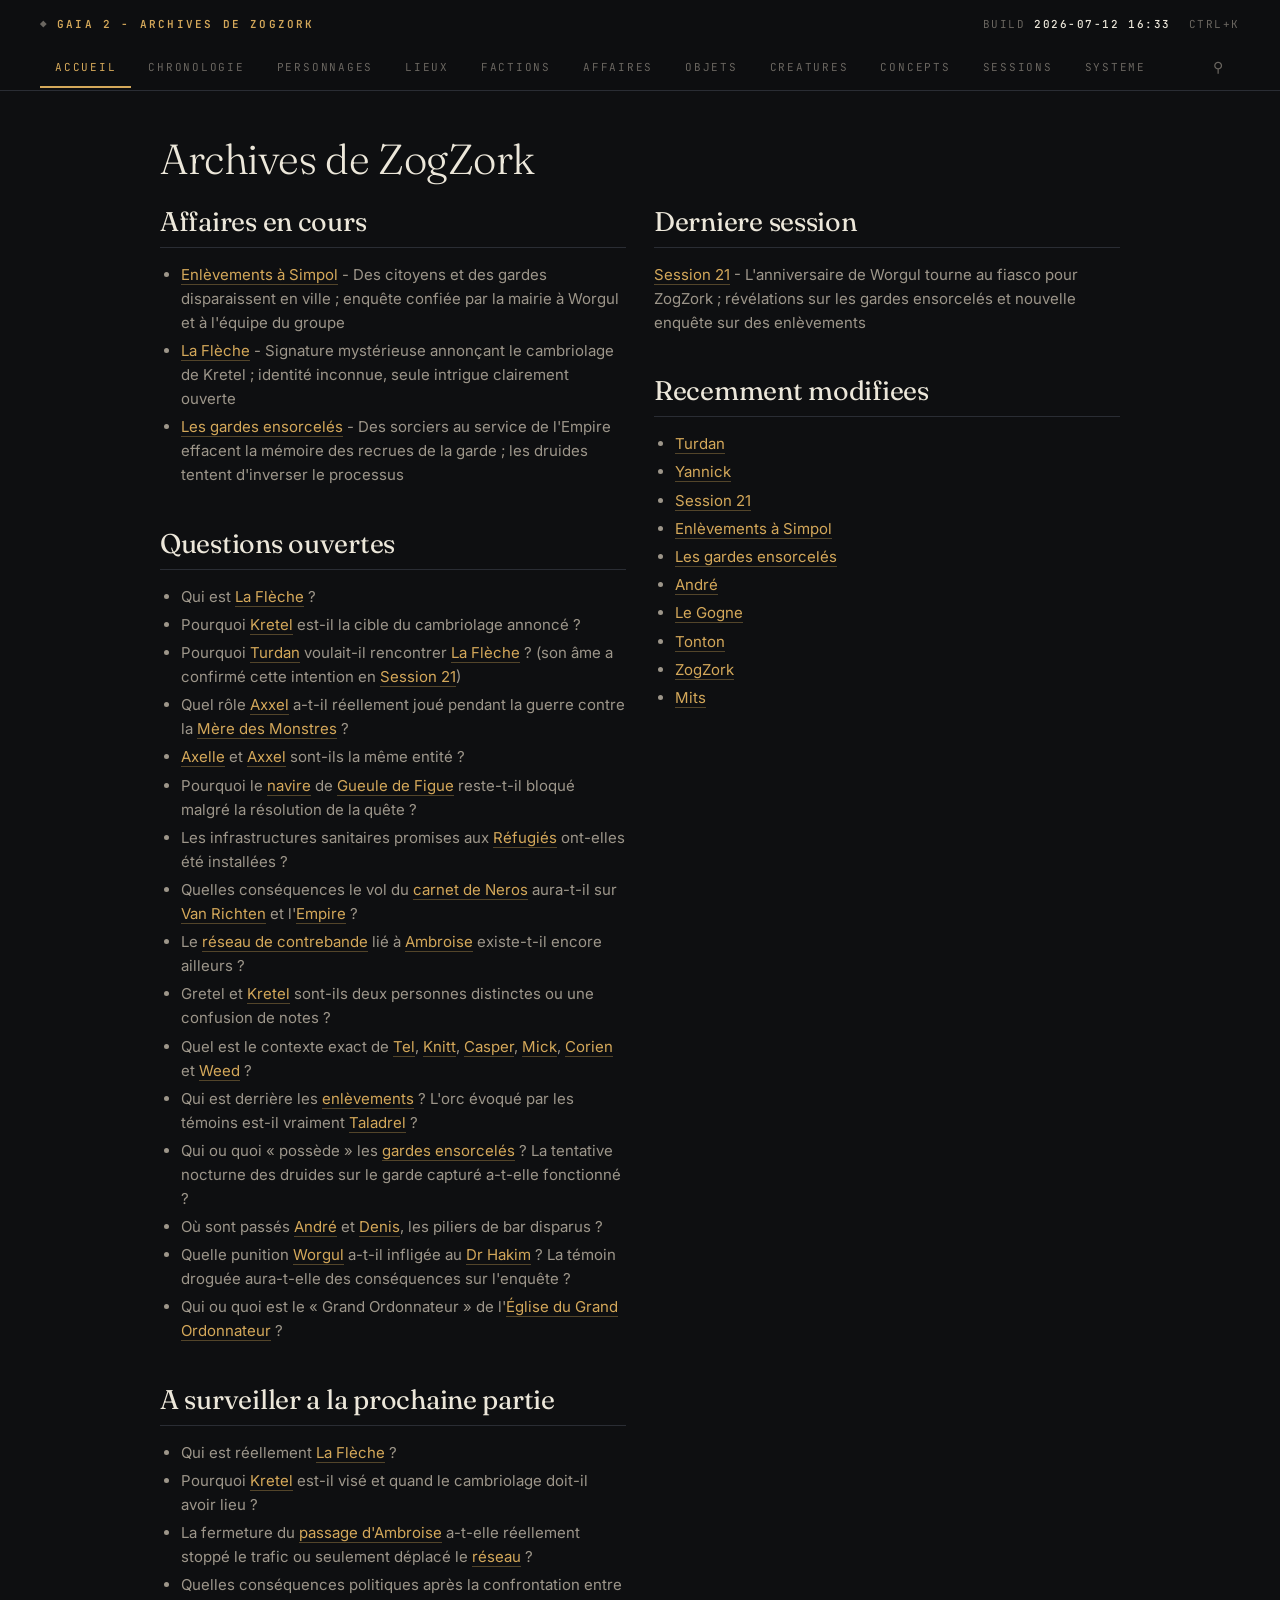
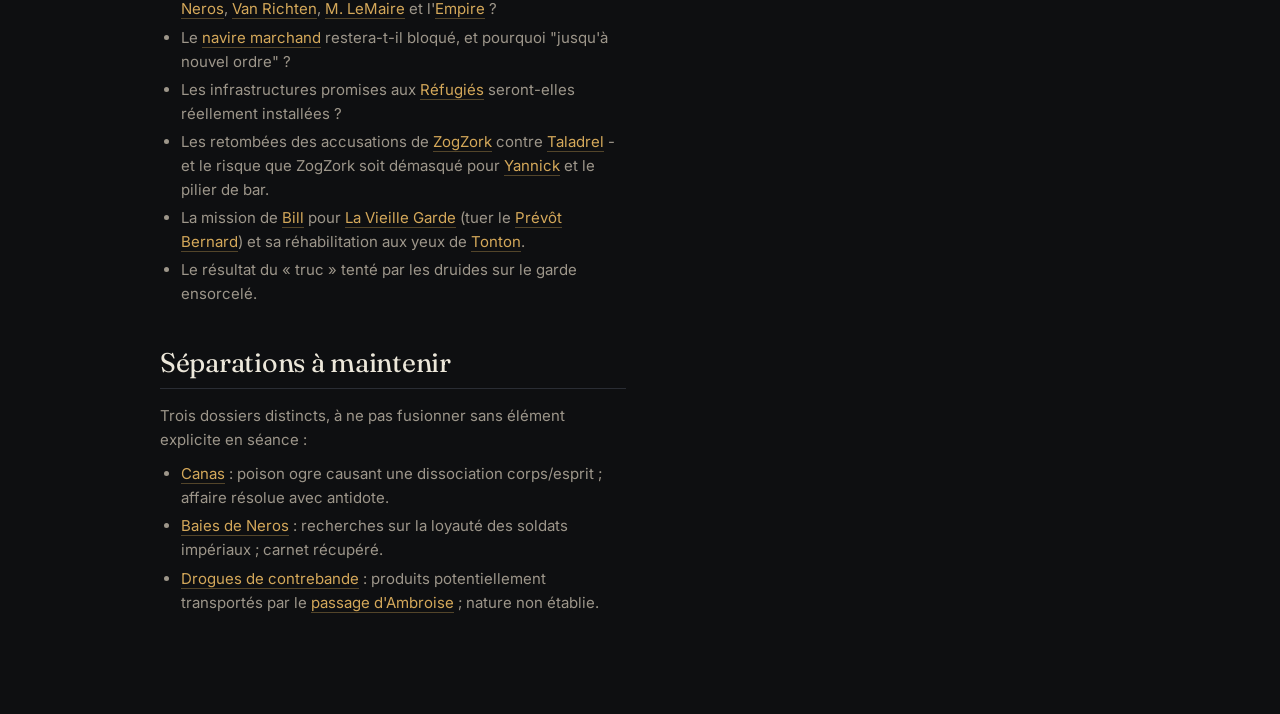
==== public/index.html @ 1c66ad4b "publier.sh : sortie public/index.html pour l'hebergement statique Co-Authored-By: Claude Fable 5 <no" ====
<!DOCTYPE html>
<html lang="fr">
<head>
<meta charset="utf-8">
<meta name="viewport" content="width=device-width, initial-scale=1">
<title>Gaia 2 - Archives de ZogZork</title>
<link rel="preconnect" href="https://fonts.googleapis.com">
<link rel="preconnect" href="https://fonts.gstatic.com" crossorigin>
<link href="https://fonts.googleapis.com/css2?family=Fraunces:opsz,wght@9..144,300;9..144,400;9..144,500;9..144,600&family=Inter:wght@300;400;500;600;700&family=JetBrains+Mono:wght@400;500;600&display=swap" rel="stylesheet">
<style>
:root{
  --bg:#0E0F11; --surface:#15171B; --surface-2:#1C1F25;
  --line:#2A2D34; --line-strong:#3A3E48;
  --text:#ECE7DA; --text-2:#9D968A; --text-3:#6A6660;
  --gold:#D4A85A; --rust:#E25C3D; --green:#6FAE96; --blue:#7E9CC8;
  --serif:'Fraunces','Times New Roman',serif;
  --sans:'Inter','Helvetica Neue',Arial,sans-serif;
  --mono:'JetBrains Mono','Menlo','Consolas',monospace;
}
*{box-sizing:border-box}
html,body{margin:0;padding:0;background:var(--bg);color:var(--text);
  font-family:var(--sans);font-size:15px;line-height:1.6;-webkit-font-smoothing:antialiased}

/* header : topbar + nav */
header{position:sticky;top:0;z-index:10;background:rgba(14,15,17,.92);
  backdrop-filter:blur(8px);border-bottom:1px solid var(--line)}
.topbar{display:flex;justify-content:space-between;align-items:center;flex-wrap:wrap;gap:10px;
  padding:16px 40px 0;font-family:var(--mono);font-size:11px;letter-spacing:.14em;
  text-transform:uppercase;color:var(--text-3)}
.topbar .brand b{color:var(--gold);font-weight:600;letter-spacing:.2em}
.topbar .meta span+span{margin-left:18px}
.topbar .meta b{color:var(--text);font-weight:500}
nav{display:flex;gap:2px;flex-wrap:wrap;align-items:center;padding:14px 40px 0}
nav button{background:transparent;border:none;border-bottom:2px solid transparent;color:var(--text-3);
  font-family:var(--mono);font-size:11px;letter-spacing:.16em;text-transform:uppercase;
  padding:10px 15px 12px;cursor:pointer}
nav button:hover{color:var(--text)}
nav button.active{color:var(--gold);border-bottom-color:var(--gold)}
nav button.nav-search{margin-left:auto;font-size:14px}

/* layout */
main{max-width:1040px;margin:0 auto;padding:44px 40px 90px}
.page{display:none}
.page.active{display:block;animation:fade .18s ease}
@keyframes fade{from{opacity:0}to{opacity:1}}

/* typographie */
h1,h2,h3{font-family:var(--serif);font-weight:400;letter-spacing:-0.01em;line-height:1.15}
.page h1{font-size:42px;font-weight:300;color:var(--text);margin:.1em 0 .55em}
.page h2{font-size:27px;margin:1.5em 0 .55em;padding-bottom:10px;border-bottom:1px solid var(--line)}
.page h1:first-child,.page h2:first-child{margin-top:0}
.page h3{font-size:20px;font-weight:500;color:#d8d2c4;margin:1.4em 0 .4em}
.page h4{font-family:var(--sans);font-size:12px;font-weight:600;letter-spacing:.16em;
  text-transform:uppercase;color:var(--text-2);margin:1.3em 0 .4em}
.page h5,.page h6{font-family:var(--mono);font-size:11px;letter-spacing:.12em;
  text-transform:uppercase;color:var(--text-3);margin:1.1em 0 .3em}
p{color:var(--text-2);max-width:76ch;margin:.7em 0}
strong{color:var(--text);font-weight:500}
em{font-style:italic;color:var(--text)}
a{color:var(--gold);text-decoration:none}
a:hover{text-decoration:underline}
hr{border:none;border-top:1px solid var(--line);margin:2em 0}

/* code */
code{font-family:var(--mono);font-size:12.5px;background:var(--surface-2);color:#e3bd7d;
  padding:2px 6px;border-radius:3px}
pre{background:var(--surface);border:1px solid var(--line);border-left:2px solid var(--gold);
  padding:15px 18px;overflow:auto;margin:1.1em 0}
pre code{background:none;padding:0;color:#cfc9bb;font-size:12.5px;line-height:1.7}

/* citations / callouts */
blockquote{margin:1.2em 0;padding:2px 0 2px 18px;border-left:2px solid var(--rust);color:var(--text-2)}
blockquote p{margin:.3em 0;color:var(--text-2)}
blockquote strong{color:var(--text)}

/* listes */
ul,ol{padding-left:1.4em;margin:.6em 0;color:var(--text-2)}
li{margin:.28em 0}
ul.tasklist{list-style:none;padding-left:.1em}
ul.tasklist li.task{display:flex;gap:10px;align-items:flex-start;
  font-family:var(--mono);font-size:13px;letter-spacing:.01em}
li.task .cb{flex:none;font-size:14px;line-height:1.55}
li.task .txt{flex:1;min-width:0}
li.task.open .cb{color:var(--text-3)}    li.task.open{color:var(--text-2)}
li.task.done .cb{color:var(--green)}      li.task.done{color:var(--text-3)}
li.task.wip .cb{color:var(--gold)}        li.task.wip{color:var(--text)}
li.task.blocked .cb{color:var(--rust)}    li.task.blocked{color:#e0a99a}

/* tableaux */
.tablewrap{overflow-x:auto;margin:1.3em 0}
table{border-collapse:collapse;width:100%;font-size:13.5px}
th{text-align:left;font-family:var(--mono);font-size:10px;letter-spacing:.2em;text-transform:uppercase;
  color:var(--text-3);border-bottom:1px solid var(--line-strong);padding:13px 12px;font-weight:500}
td{border-bottom:1px solid var(--line);padding:13px 12px;color:var(--text-2);vertical-align:top}
td strong{color:var(--text)}
tbody tr:hover td{background:rgba(212,168,90,.05)}
td.empty{color:var(--text-3);font-style:italic}

/* --- extensions wiki --------------------------------------------------- */
.infobox{float:right;width:280px;margin:0 0 18px 26px;background:var(--surface);
  border:1px solid var(--line);border-left:2px solid var(--gold);padding:16px 18px;font-size:13px}
.infobox img{max-width:100%;margin-bottom:10px}
.infobox .k{font-family:var(--mono);font-size:10px;text-transform:uppercase;
  letter-spacing:.16em;color:var(--text-3);margin-top:8px}
.infobox .v{color:var(--text-2)}
.st{font-family:var(--mono);font-size:10px;letter-spacing:.14em;padding:2px 7px;
  border:1px solid var(--line-strong);margin-left:10px;vertical-align:middle}
.st-hyp{color:var(--gold)}.st-frag{color:var(--text-3)}.st-encours{color:var(--gold)}
.st-resolu{color:var(--green)}.st-ferme{color:var(--text-3)}
.st-pj{color:var(--green)}.st-pnj{color:var(--text-3)}
a.wl{color:var(--gold);text-decoration:none;border-bottom:1px solid rgba(212,168,90,.35)}
a.wl:hover{border-bottom-color:var(--gold)}
.deadlink{color:var(--rust);border-bottom:1px dotted var(--rust);cursor:help}
.flat{color:var(--text-2)}
.prive{background:var(--surface-2);border-left:2px solid var(--text-3);padding:2px 6px}
div.prive{padding:10px 14px;margin:12px 0}
.hyp{border-bottom:1px dashed var(--gold)}
.hyp-b{font-family:var(--mono);font-size:10px;color:var(--gold);border:1px solid var(--gold);padding:0 4px;margin-right:4px}
.warn-fusion{border:1px solid var(--rust);color:#e0a99a;padding:10px 14px;margin:14px 0;
  font-family:var(--mono);font-size:12px}
.backlinks{clear:both;margin-top:34px;padding-top:12px;border-top:1px solid var(--line);
  font-family:var(--mono);font-size:12px;color:var(--text-3)}
.backlinks a.wl{color:var(--text-2)}
.search-ov{display:none;position:fixed;inset:0;background:rgba(14,15,17,.7);z-index:50}
.search-ov.show{display:flex;align-items:flex-start;justify-content:center;padding-top:12vh}
.search-box{width:min(560px,90vw);background:var(--surface-2);border:1px solid var(--line-strong)}
.search-box input{width:100%;background:transparent;border:0;outline:0;color:var(--text);
  font:15px var(--sans);padding:14px 16px;border-bottom:1px solid var(--line)}
.search-box .res{max-height:50vh;overflow-y:auto}
.search-box .res a{display:block;padding:9px 16px;color:var(--text-2);text-decoration:none;font-size:13px}
.search-box .res a.sel,.search-box .res a:hover{background:rgba(212,168,90,.08);color:var(--text)}
.res .rtype{font-family:var(--mono);font-size:10px;color:var(--text-3);margin-left:8px}
.portrait-grid{display:grid;grid-template-columns:repeat(auto-fill,minmax(140px,1fr));gap:14px}
.portrait-grid a{text-align:center;color:var(--text-2);text-decoration:none;font-size:13px}
.portrait-grid img{width:100%;border:1px solid var(--line)}
.home-cols{display:grid;grid-template-columns:1fr 1fr;gap:28px}
.fiche-tech{clear:both;margin-top:8px}
.ft-title{text-align:center;font-family:var(--mono);font-size:12px;font-weight:600;
  letter-spacing:.2em;text-transform:uppercase;color:var(--gold);
  border:1px solid var(--line-strong);padding:10px;margin-bottom:12px}
.ft-row{display:grid;gap:10px;margin-bottom:10px}
.ft-id{grid-template-columns:2fr 1fr 1fr 1fr}
.ft-main{display:grid;grid-template-columns:11fr 8fr 19fr;gap:10px;margin-bottom:10px}
.ft-col{display:flex;flex-direction:column;gap:10px}
.ft-col .ft-box{flex:1;display:flex;flex-direction:column;justify-content:center}
.ft-box{border:1px solid var(--line);background:var(--surface);padding:10px 14px;min-width:0}
.ft-l{font-family:var(--mono);font-size:10px;text-transform:uppercase;letter-spacing:.16em;
  color:var(--text-3);text-align:center;margin-bottom:6px}
.ft-v{text-align:center;color:var(--text)}
.ft-big .ft-v{font-family:var(--serif);font-size:26px;font-weight:500}
.ft-die{color:var(--text-3);font-size:12px}
.ft-bonus{color:var(--gold);font-weight:600}
.ft-sub{color:var(--text-3);font-size:12px;margin-top:5px;line-height:1.5}
.ft-combat{grid-template-columns:1fr 1fr}
.ft-duo{grid-template-columns:1fr 1fr;align-items:start}
.ft-list .ft-v{text-align:left}
.ft-list ul{margin:0;padding-left:16px}
.ft-list li{margin:5px 0;color:var(--text-2);font-size:13.5px}
.ft-sep{color:var(--text-3);margin:0 7px}
.fiche-tech .tablewrap{margin:0}
.fiche-tech table{width:100%}
@media(max-width:680px){
  .topbar,nav{padding-left:22px;padding-right:22px}
  nav{flex-wrap:nowrap;overflow-x:auto}
  nav button{white-space:nowrap;padding:10px 10px 12px}
  nav button.nav-search{margin-left:0}
  main{padding:28px 22px 72px}
  .page h1{font-size:32px}.page h2{font-size:23px}
  .home-cols{grid-template-columns:1fr}
  .infobox{float:none;width:auto;margin:0 0 18px}
  .ft-id,.ft-main,.ft-combat,.ft-duo{grid-template-columns:1fr}
}
</style>
</head>
<body>
<header>
  <div class="topbar">
    <div class="brand">&#9670; <b>GAIA 2 - ARCHIVES DE ZOGZORK</b></div>
    <div class="meta"><span>BUILD <b>2026-07-12 16:33</b></span><span>CTRL+K</span></div>
  </div>
  <nav><button data-target="accueil" onclick="show('accueil')">Accueil</button>
    <button data-target="chronologie" onclick="show('chronologie')">Chronologie</button>
    <button data-target="index-personnages" onclick="show('index-personnages')">Personnages</button>
    <button data-target="index-lieux" onclick="show('index-lieux')">Lieux</button>
    <button data-target="index-factions" onclick="show('index-factions')">Factions</button>
    <button data-target="index-affaires" onclick="show('index-affaires')">Affaires</button>
    <button data-target="index-objets" onclick="show('index-objets')">Objets</button>
    <button data-target="index-creatures" onclick="show('index-creatures')">Creatures</button>
    <button data-target="index-concepts" onclick="show('index-concepts')">Concepts</button>
    <button data-target="index-sessions" onclick="show('index-sessions')">Sessions</button>
    <button data-target="systeme" onclick="show('systeme')">Systeme</button>
    <button class="nav-search" onclick="openSearch()" title="Rechercher (Ctrl+K)">&#9906;</button></nav>
</header>
<main>
<section class="page" id="p-crise-du-canas" data-title="Crise du Canas" data-alias="" data-resume="Empoisonnement au Canas distribué en ville par Yannick pour alerter sur le sort des Réfugiés ; antidote trouvé" data-tags="enquete, simpol, refugies" data-type="Affaire"><h1>Crise du Canas<span class="st st-resolu">RESOLU</span></h1><aside class="infobox"><div class="k">Type</div><div class="v">Affaire</div><div class="k">Etat</div><div class="v">resolu</div><div class="k">Tags</div><div class="v">enquete, simpol, refugies</div></aside><div class="warn-fusion">Ne pas fusionner avec <a class="wl" href="#vol-des-recherches-de-neros">Vol des recherches de Neros</a>, <a class="wl" href="#passage-d-ambroise">Passage d'Ambroise</a> sans preuve en seance.</div><p>Le <a class="wl" href="#canas">Canas</a>, un poison provoquant une dissociation du corps et de l'esprit, était distribué à <a class="wl" href="#simpol">Simpol</a> par <a class="wl" href="#yannick">Yannick</a>, un jeune réfugié de <a class="wl" href="#muscerie">Muscerie</a>, dans le cadre de l'action des <a class="wl" href="#les-refugies">Réfugiés</a> visant à attirer l'attention sur leurs conditions de vie. Affaire RÉSOLUE : un antidote a été découvert.</p>
<h2>Ce qu'on sait</h2>
<ul><li>Le <a class="wl" href="#canas">Canas</a> est un poison mis au point par les <a class="wl" href="#ogre">Ogres</a>, race généralement mal considérée et facilement soupçonnée.</li><li>Il provoque une <a class="wl" href="#dissociation-corps-esprit">dissociation du corps et de l'esprit</a> : l'esprit erre sous <a class="wl" href="#forme-astrale">forme astrale</a> hors du corps, bloqué et confus. Les victimes semblent physiquement présentes mais incapables de réintégrer normalement leur corps ou d'agir lucidement.</li><li><a class="wl" href="#yannick">Yannick</a> est un enfant ou jeune réfugié originaire de <a class="wl" href="#muscerie">Muscerie</a>, ville du nord détruite pendant la guerre. Il distribuait le Canas en ville pour attirer l'attention sur la situation des <a class="wl" href="#les-refugies">Réfugiés</a>. Les notes le décrivent comme un « <a class="wl" href="#enfant-poisson">enfant poisson</a> », à l'apparence inhabituelle.</li><li>Le groupe a identifié l'affaire et trouvé un antidote au Canas. L'affaire de l'empoisonnement est considérée comme résolue.</li></ul>
<h2>Suspects toujours recherchés</h2>
<p>Depuis l'affaire de l'empoisonnement, trois suspects sont recherchés en ville (<a class="wl" href="#session-21">Session 21</a>) :</p>
<ul><li><a class="wl" href="#taladrel">Taladrel</a> : un orc très vindicatif qui parle et crie tout le temps ; il brûlait des maisons en ville pour déloger des citoyens et faire de la place aux réfugiés, et <span class="hyp"><span class="hyp-b">?</span> serait également lié aux empoisonnements au Canas</span>.</li><li>Un <a class="wl" href="#ogre-aux-yeux-violets">Ogre</a> très gros, au sourire bizarre et inquiétant, aux dents pointues, aux yeux violets et aux bras anormalement longs.</li><li>Un <a class="wl" href="#humain-a-l-oeil-de-verre">humain</a> grand et fin, à l'œil de verre et au nez cassé, habillé de haillons, qui serait en possession du <a class="wl" href="#laissez-passer-de-gerwin">laissez-passer volé à Gerwin</a>.</li></ul>
<h2>Zones d'ombre</h2>
<ul><li>La résolution médicale ne règle pas nécessairement les causes politiques et sociales ayant conduit à l'action.</li><li>Surveiller d'éventuelles séquelles ou de nouveaux stocks de <a class="wl" href="#canas">Canas</a>.</li></ul><div class="backlinks">Mentionne dans : <a class="wl" href="#canas">Canas</a>, <a class="wl" href="#chronologie">Chronologie</a>, <a class="wl" href="#dissociation-corps-esprit">Dissociation corps-esprit</a>, <a class="wl" href="#humain-a-l-oeil-de-verre">Humain à l&#x27;œil de verre</a>, <a class="wl" href="#les-refugies">Les Réfugiés</a>, <a class="wl" href="#ogre-aux-yeux-violets">Ogre aux yeux violets</a>, <a class="wl" href="#taladrel">Taladrel</a>, <a class="wl" href="#yannick">Yannick</a></div></section>
<section class="page" id="p-enlevements-a-simpol" data-title="Enlèvements à Simpol" data-alias="" data-resume="Des citoyens et des gardes disparaissent en ville ; enquête confiée par la mairie à Worgul et à l&#x27;équipe du groupe" data-tags="enquete, simpol" data-type="Affaire"><h1>Enlèvements à Simpol<span class="st st-encours">EN COURS</span></h1><aside class="infobox"><div class="k">Type</div><div class="v">Affaire</div><div class="k">Etat</div><div class="v">en-cours</div><div class="k">Decouverte</div><div class="v">Session 21</div><div class="k">Tags</div><div class="v">enquete, simpol</div></aside><p>Des citoyens et des gardes disparaissent à <a class="wl" href="#simpol">Simpol</a>. Convoqué au guichet de la <a class="wl" href="#mairie-de-simpol">mairie</a>, le groupe a reçu son ordre de mission des mains de <a class="wl" href="#worgul">Worgul</a> : la mairie lui a confié l'enquête en le laissant assembler l'équipe de son choix - et le maire lui a fortement suggéré les aventuriers qui avaient résolu la crise de la <a class="wl" href="#mere-des-monstres">Mère des Monstres</a> dans la <a class="wl" href="#prison-des-mondes">Prison des Mondes</a> (<a class="wl" href="#zogzork">ZogZork</a>, <a class="wl" href="#bill">Bill</a>, <a class="wl" href="#sidonie">Sidonie</a>, <a class="wl" href="#le-gogne">Le Gogne</a> - Worgul y était aussi). Affaire EN COURS.</p>
<h2>Ce qu'on sait</h2>
<ul><li>Les disparus comptent des citoyens ET des gardes ; la mairie suspecte une ou plusieurs des trois factions (<a class="wl" href="#la-vieille-garde">La Vieille Garde</a>, <a class="wl" href="#les-sauvages">Les Sauvages</a>, <a class="wl" href="#les-refugies">Les Réfugiés</a>).</li><li>Les enquêtes ont couvert la ville et les <a class="wl" href="#camps-des-refugies">camps des Réfugiés</a>.</li><li>Un élément revient souvent dans les témoignages : un orc serait impliqué. <a class="wl" href="#zogzork">ZogZork</a> a sauté sur l'occasion pour accuser <a class="wl" href="#taladrel">Taladrel</a>, déjà recherché à travers trois enquêtes - un suspect parfait pour écarter les soupçons de lui-même.</li><li>Parmi les disparus : <a class="wl" href="#andre">André</a> et <a class="wl" href="#denis">Denis</a>, deux des trois piliers de bar de la <a class="wl" href="#taverne-des-3-cranes">Taverne des 3 Crânes</a>, signalés par <a class="wl" href="#albrecht">Albrecht</a> (informations payées en eau-de-vie par Bill).</li><li>L'équipe s'est séparée en deux groupes ; au regroupement, <a class="wl" href="#sidonie">Sidonie</a> et une témoin avaient été droguées par le <a class="wl" href="#dr-hakim">Dr Hakim</a> (« pour détendre l'atmosphère et délier les langues »), et <a class="wl" href="#bill">Bill</a> était dans un état nerveux avancé. Le Dr Hakim a été puni par <a class="wl" href="#worgul">Worgul</a>.</li></ul>
<h2>Le conflit d'intérêts de ZogZork</h2>
<ul><li>ZogZork est responsable de la disparition potentielle d'au moins deux personnes : <a class="wl" href="#yannick">Yannick</a> et <span class="hyp"><span class="hyp-b">?</span> un des piliers de bar</span>.</li><li>Il ne doit pas être démasqué, doit cacher son affiliation aux <a class="wl" href="#les-sauvages">Sauvages</a>, et ne peut divulguer ni la piste de la <span class="hyp"><span class="hyp-b">?</span> possession</span> ni celle de la <a class="wl" href="#prison-de-simpol">prison</a> (voir <a class="wl" href="#les-gardes-ensorceles">Les gardes ensorcelés</a>).</li></ul>
<h2>Zones d'ombre</h2>
<ul><li>Qui est réellement derrière les enlèvements ? L'orc des témoignages est-il <a class="wl" href="#taladrel">Taladrel</a> ?</li><li>Les enlèvements sont-ils liés au « traitement » et à la <a class="wl" href="#prison-de-simpol">prison</a> ?</li></ul><div class="backlinks">Mentionne dans : <a class="wl" href="#albrecht">Albrecht</a>, <a class="wl" href="#andre">André</a>, <a class="wl" href="#bill">Bill</a>, <a class="wl" href="#denis">Denis</a>, <a class="wl" href="#dr-hakim">Dr Hakim</a>, <a class="wl" href="#le-gogne">Le Gogne</a>, <a class="wl" href="#les-gardes-ensorceles">Les gardes ensorcelés</a>, <a class="wl" href="#les-refugies">Les Réfugiés</a>, <a class="wl" href="#prison-de-simpol">Prison de Simpol</a>, <a class="wl" href="#accueil">Questions</a>, <a class="wl" href="#session-21">Session 21</a>, <a class="wl" href="#sidonie">Sidonie</a>, <a class="wl" href="#taladrel">Taladrel</a>, <a class="wl" href="#taverne-des-3-cranes">Taverne des 3 Crânes</a>, <a class="wl" href="#worgul">Worgul</a>, <a class="wl" href="#zogzork">ZogZork</a></div></section>
<section class="page" id="p-fausse-epidemie" data-title="Fausse épidémie" data-alias="" data-resume="Épidémie simulée au maquillage dans le camp des Réfugiés, montée par la secte pour recruter et obtenir des infrastructures sanitaires" data-tags="enquete, refugies" data-type="Affaire"><h1>Fausse épidémie<span class="st st-resolu">RESOLU</span></h1><aside class="infobox"><div class="k">Type</div><div class="v">Affaire</div><div class="k">Etat</div><div class="v">resolu</div><div class="k">Tags</div><div class="v">enquete, refugies</div></aside><p>Une prétendue épidémie a été mise en scène dans le <a class="wl" href="#camps-des-refugies">camp des Réfugiés</a> à l'aide de maquillage imitant des symptômes. L'opération avait été conçue ou soutenue par la <a class="wl" href="#eglise-du-grand-ordonnateur">Église du Grand Ordonnateur</a>. Affaire RÉSOLUE : la supercherie a été découverte.</p>
<h2>Ce qu'on sait</h2>
<ul><li>L'épidémie a été organisée à l'aide de maquillage imitant des symptômes, notamment des lésions ou éruptions visibles. <a class="wl" href="#kathlyn">Kathlyn</a> faisait partie des personnes présentées comme malades ou soignées.</li><li>La maladie n'était donc pas réelle, même si les conditions sanitaires du camp étaient réellement mauvaises.</li><li>Une religion ou secte installée à la sortie d'une église ou d'un <a class="wl" href="#temple-de-la-secte">temple</a> dans le camp a conçu ou soutenu l'opération : la <a class="wl" href="#eglise-du-grand-ordonnateur">Église du Grand Ordonnateur</a>.</li><li>Le but était double : attirer de nouveaux fidèles et obliger la <a class="wl" href="#mairie-de-simpol">mairie de Simpol</a> à fournir des infrastructures d'hygiène. La stratégie consistait à créer une crise visible que les autorités ne pourraient plus ignorer.</li><li>La supercherie a été découverte et l'affaire est considérée comme résolue. Le groupe a demandé à la ville d'envoyer des infrastructures sanitaires aux <a class="wl" href="#les-refugies">Réfugiés</a>.</li></ul>
<h2>Zones d'ombre</h2>
<ul><li>Point de suivi : vérifier que l'aide promise a réellement été fournie et que la situation matérielle du camp s'améliore.</li></ul><div class="backlinks">Mentionne dans : <a class="wl" href="#camps-des-refugies">Camps des Réfugiés</a>, <a class="wl" href="#chronologie">Chronologie</a>, <a class="wl" href="#eglise-du-grand-ordonnateur">Église du Grand Ordonnateur</a>, <a class="wl" href="#kathlyn">Kathlyn</a>, <a class="wl" href="#les-refugies">Les Réfugiés</a>, <a class="wl" href="#mairie-de-simpol">Mairie de Simpol</a>, <a class="wl" href="#temple-de-la-secte">Temple de la secte</a></div></section>
<section class="page" id="p-la-fleche" data-title="La Flèche" data-alias="Flèche" data-resume="Signature mystérieuse annonçant le cambriolage de Kretel ; identité inconnue, seule intrigue clairement ouverte" data-tags="enquete, simpol" data-type="Affaire"><h1>La Flèche<span class="st st-encours">EN COURS</span></h1><aside class="infobox"><div class="k">Type</div><div class="v">Affaire</div><div class="k">Etat</div><div class="v">en-cours</div><div class="k">Tags</div><div class="v">enquete, simpol</div></aside><p>Un message signé « La Flèche » a annoncé le futur cambriolage de <a class="wl" href="#kretel">Kretel</a>, Grand coordinateur des <a class="wl" href="#guilde-des-monteurs-de-meubles">monteurs de meubles</a> de <a class="wl" href="#simpol">Simpol</a>. C'est la principale intrigue encore clairement ouverte. Affaire EN COURS.</p>
<h2>Ce qu'on sait</h2>
<ul><li>Le <a class="wl" href="#message-de-la-fleche">message</a> annonçait le futur cambriolage de <a class="wl" href="#kretel">Kretel</a> et était signé « La Flèche ».</li><li>À ce stade, La Flèche peut être une personne, un groupe, un pseudonyme ou une signature criminelle ; aucune identité n'est confirmée.</li><li><a class="wl" href="#turdan">Turdan</a> était un aventurier qui voulait rencontrer La Flèche et pouvait donc posséder des informations utiles sur le cambriolage.</li><li>Surpris sur un toit pendant l'enquête, Turdan est mort accidentellement de la main de <a class="wl" href="#zogzork">ZogZork</a> (récit complet sur sa fiche). Sa mort a supprimé une source potentielle de renseignements.</li><li>Son âme, contactée ensuite par rituel, a confirmé son nom, sa profession d'aventurier et le fait qu'il voulait rencontrer La Flèche (<a class="wl" href="#session-21">Session 21</a>).</li></ul>
<h2>Zones d'ombre</h2>
<ul><li>Qui ou qu'est-ce que La Flèche ?</li><li>Pourquoi <a class="wl" href="#kretel">Kretel</a> est-il visé ?</li><li>Quand le cambriolage doit-il avoir lieu ?</li><li>Le message est-il une provocation, une déclaration de style, un avertissement ou un piège ?</li><li><a class="wl" href="#turdan">Turdan</a> travaillait-il seul, pour Kretel, pour La Flèche ou pour un tiers ?</li><li>Lien éventuel avec les autres réseaux de <a class="wl" href="#simpol">Simpol</a> à clarifier.</li></ul><div class="backlinks">Mentionne dans : <a class="wl" href="#chronologie">Chronologie</a>, <a class="wl" href="#guilde-des-monteurs-de-meubles">Guilde des monteurs de meubles</a>, <a class="wl" href="#kretel">Kretel</a>, <a class="wl" href="#message-de-la-fleche">Message de La Flèche</a>, <a class="wl" href="#accueil">Questions</a>, <a class="wl" href="#session-21">Session 21</a>, <a class="wl" href="#turdan">Turdan</a>, <a class="wl" href="#zogzork">ZogZork</a></div></section>
<section class="page" id="p-les-gardes-ensorceles" data-title="Les gardes ensorcelés" data-alias="" data-resume="Des sorciers au service de l&#x27;Empire effacent la mémoire des recrues de la garde ; les druides tentent d&#x27;inverser le processus" data-tags="enquete, sauvages, empire" data-type="Affaire"><h1>Les gardes ensorcelés<span class="st st-encours">EN COURS</span></h1><aside class="infobox"><div class="k">Type</div><div class="v">Affaire</div><div class="k">Etat</div><div class="v">en-cours</div><div class="k">Decouverte</div><div class="v">Session 21</div><div class="k">Tags</div><div class="v">enquete, sauvages, empire</div></aside><p>Enquête secrète menée avec <a class="wl" href="#les-sauvages">Les Sauvages</a>, née de l'interrogatoire du <a class="wl" href="#haut-grade-imperial">haut gradé</a> enlevé par <a class="wl" href="#zogzork">ZogZork</a>. Affaire EN COURS - et à garder cachée de l'enquête officielle de la mairie.</p>
<h2>Ce qu'on sait</h2>
<ul><li>Des sorciers et sorcières ont prêté allégeance à l'<a class="wl" href="#empire-paxalpha">Empire</a> pour effacer la mémoire de citoyens ou de paysans, à l'aide de leurs pouvoirs et/ou d'artéfacts magiques.</li><li>Cela facilite grandement le processus de recrutement des gardes.</li><li><span class="hyp"><span class="hyp-b">?</span> Les gens « en attente du traitement » seraient stockés dans la <a class="wl" href="#prison-de-simpol">Prison de Simpol</a>.</span></li><li>Les druides cherchent à inverser le processus pour libérer les gens enrôlés contre leur gré et rétablir leur mémoire et leur personnalité.</li><li>Mission confiée à <a class="wl" href="#zogzork">ZogZork</a> : trouver un garde fraîchement recruté. D'après les notes, « assommer est un échec » : le simple assommage ne règle rien. ZogZork a donc assommé et enlevé un garde isolé, l'a ligoté à un arbre aux abords de la forêt pour l'interroger : impassible et complètement dévoué à l'Empire. Sans moyen de le libérer sans risquer de le tuer, ZogZork l'a amené au camp des druides.</li><li>Diagnostic druidique : <span class="hyp"><span class="hyp-b">?</span> il s'agirait d'une forme de possession</span>. Les druides devaient « tenter un truc » dans la nuit.</li></ul>
<h2>Zones d'ombre</h2>
<ul><li>Qui ou quoi « possède » les gardes ? La tentative nocturne des druides a-t-elle fonctionné ?</li><li>Quel lien avec les <a class="wl" href="#enlevements-a-simpol">enlèvements</a> (des gardes figurent parmi les disparus) ?</li></ul><div class="backlinks">Mentionne dans : <a class="wl" href="#enlevements-a-simpol">Enlèvements à Simpol</a>, <a class="wl" href="#haut-grade-imperial">Haut gradé impérial</a>, <a class="wl" href="#les-sauvages">Les Sauvages</a>, <a class="wl" href="#prison-de-simpol">Prison de Simpol</a>, <a class="wl" href="#accueil">Questions</a>, <a class="wl" href="#session-21">Session 21</a>, <a class="wl" href="#simpol">Simpol</a>, <a class="wl" href="#zogzork">ZogZork</a></div></section>
<section class="page" id="p-navire-marchand" data-title="Navire marchand" data-alias="Petit navire marchand, Affaire du navire" data-resume="Navire bloqué à quai après le vol du laissez-passer de Gerwin par les Réfugiés ; Gerwin retrouvé mort, Gueule de Figue nommé capitaine" data-tags="enquete, simpol, quais" data-type="Affaire"><h1>Navire marchand<span class="st st-resolu">RESOLU</span></h1><aside class="infobox"><div class="k">Type</div><div class="v">Affaire</div><div class="k">Etat</div><div class="v">resolu</div><div class="k">Tags</div><div class="v">enquete, simpol, quais</div></aside><p>Un petit navire marchand était bloqué à quai à <a class="wl" href="#simpol">Simpol</a> car son capitaine, <a class="wl" href="#gerwin">Gerwin</a>, s'était fait voler son laissez-passer. Affaire RÉSOLUE : les voleurs sont identifiés et <a class="wl" href="#gueule-de-figue">Gueule de Figue</a> a repris le commandement, mais le navire reste à quai.</p>
<h2>Ce qu'on sait</h2>
<ul><li>Dans le contexte de ville fermée et de contrôle militaire, le navire ne pouvait pas partir des <a class="wl" href="#quais-de-simpol">quais</a> sans son <a class="wl" href="#laissez-passer-de-gerwin">laissez-passer</a>.</li><li>Le groupe a appris que les <a class="wl" href="#les-refugies">Réfugiés</a> avaient volé le laissez-passer.</li><li>Le cadavre de <a class="wl" href="#gerwin">Gerwin</a> a ensuite été retrouvé.</li><li><a class="wl" href="#gueule-de-figue">Gueule de Figue</a> a été nommé nouveau capitaine du navire.</li><li>La quête du laissez-passer et de l'identité des responsables est considérée comme résolue.</li><li><a class="wl" href="#session-21">Session 21</a> : un <a class="wl" href="#humain-a-l-oeil-de-verre">humain à l'œil de verre</a> serait en possession du laissez-passer volé. <span class="hyp"><span class="hyp-b">?</span> Ce serait le meurtrier de Gerwin.</span></li></ul>
<h2>Zones d'ombre</h2>
<ul><li>Malgré la résolution, le navire reste bloqué à quai jusqu'à nouvel ordre.</li><li>La raison précise du maintien à quai n'est pas connue : décision administrative, enquête, absence d'autorisation ou autre contrainte.</li></ul><div class="backlinks">Mentionne dans : <a class="wl" href="#chronologie">Chronologie</a>, <a class="wl" href="#gerwin">Gerwin</a>, <a class="wl" href="#gueule-de-figue">Gueule de Figue</a>, <a class="wl" href="#laissez-passer-de-gerwin">Laissez-passer de Gerwin</a>, <a class="wl" href="#les-refugies">Les Réfugiés</a>, <a class="wl" href="#quais-de-simpol">Quais de Simpol</a>, <a class="wl" href="#accueil">Questions</a>, <a class="wl" href="#regime-de-loi-martiale">Régime de loi martiale</a>, <a class="wl" href="#simpol">Simpol</a></div></section>
<section class="page" id="p-passage-d-ambroise" data-title="Passage d&#x27;Ambroise" data-alias="" data-resume="Passage secret du sauna d&#x27;Ambroise, portail probable, condamné par la garde impériale ; Ambroise relaxée et taverne réouverte depuis" data-tags="enquete, simpol, contrebande" data-type="Affaire"><h1>Passage d&#x27;Ambroise<span class="st st-ferme">FERME</span></h1><aside class="infobox"><div class="k">Type</div><div class="v">Affaire</div><div class="k">Etat</div><div class="v">ferme</div><div class="k">Tags</div><div class="v">enquete, simpol, contrebande</div></aside><div class="warn-fusion">Ne pas fusionner avec <a class="wl" href="#crise-du-canas">Crise du Canas</a>, <a class="wl" href="#vol-des-recherches-de-neros">Vol des recherches de Neros</a> sans preuve en seance.</div><p>Le groupe a découvert un passage mystérieux dans les conduits d'aération de la <a class="wl" href="#taverne-sauna-et-bains-d-ambroise">taverne sauna</a> d'<a class="wl" href="#ambroise">Ambroise</a>. Affaire FERMÉE : la taverne a été perquisitionnée et fermée, le passage condamné par la garde impériale.</p>
<h2>Ce qu'on sait</h2>
<ul><li><a class="wl" href="#ambroise">Ambroise</a> est une Haute-Naine, propriétaire de la <a class="wl" href="#taverne-sauna-et-bains-d-ambroise">Taverne Sauna et Bains d'Ambroise</a>. Les Hauts-Nains sont réputés pour les affaires, la magie et l'artisanat ; leur société est divisée en <a class="wl" href="#castes-des-hauts-nains">castes</a> selon le matériau constituant leur corps.</li><li>Le conduit d'aération du sauna était très long et débouchait dans une forêt extrêmement dense. La distance parcourue et la destination ne correspondaient pas à la géographie autour de <a class="wl" href="#simpol">Simpol</a> : le groupe soupçonne un portail dissimulé dans le conduit.</li><li><span class="hyp"><span class="hyp-b">?</span> Le passage pourrait mener à la <a class="wl" href="#foret-des-elfes-du-vent">Forêt des Elfes du Vent</a>, hors de l'Empire.</span></li><li><span class="hyp"><span class="hyp-b">?</span> Des drogues ou marchandises de <a class="wl" href="#contrebande">contrebande</a> pourraient avoir été acheminées par ce passage.</span></li><li>Un homme aperçu dans les bains semblait lié aux contrebandiers. Il s'est présenté ou révélé comme <a class="wl" href="#enqueteur-du-sauna">enquêteur infiltré</a>, se faisant passer pour leur allié et recevant un paiement pour les aider, affirmant jouer un double jeu afin de remonter le réseau. Il a été arrêté et interrogé par les autorités impériales ; son degré réel de corruption ou de loyauté reste ambigu.</li><li>La garde impériale a perquisitionné la taverne ; l'établissement a été fermé et le passage secret condamné. Le dossier local est fermé.</li></ul>
<ul><li>Mise à jour <a class="wl" href="#session-21">Session 21</a> : après un interrogatoire musclé par la garde impériale, <a class="wl" href="#ambroise">Ambroise</a> a été relaxée et libérée de tout soupçon ; sa <a class="wl" href="#taverne-sauna-et-bains-d-ambroise">taverne</a> lui a été restituée et a réouvert. Le passage, lui, reste condamné.</li></ul>
<h2>Zones d'ombre</h2>
<ul><li>Le <a class="wl" href="#reseau-de-contrebande">réseau de contrebande</a> peut toujours exister par une autre voie : la fermeture du passage a peut-être seulement déplacé le réseau.</li><li>La destination exacte du conduit n'a pas été vérifiée ; la nature exacte des produits transportés et les responsables ne sont pas confirmés.</li></ul><div class="backlinks">Mentionne dans : <a class="wl" href="#ambroise">Ambroise</a>, <a class="wl" href="#chronologie">Chronologie</a>, <a class="wl" href="#contrebande">Contrebande</a>, <a class="wl" href="#enqueteur-du-sauna">Enquêteur du sauna</a>, <a class="wl" href="#foret-des-elfes-du-vent">Forêt des Elfes du Vent</a>, <a class="wl" href="#accueil">Questions</a>, <a class="wl" href="#reseau-de-contrebande">Réseau de contrebande</a>, <a class="wl" href="#taverne-sauna-et-bains-d-ambroise">Taverne Sauna et Bains d&#x27;Ambroise</a></div></section>
<section class="page" id="p-vol-des-recherches-de-neros" data-title="Vol des recherches de Neros" data-alias="Recherches de Neros" data-resume="Le carnet de recherches de Neros volé par le Dr Van Richten pour le compte de l&#x27;Empire, récupéré après confrontation" data-tags="enquete, simpol, empire" data-type="Affaire"><h1>Vol des recherches de Neros<span class="st st-resolu">RESOLU</span></h1><aside class="infobox"><div class="k">Type</div><div class="v">Affaire</div><div class="k">Etat</div><div class="v">resolu</div><div class="k">Tags</div><div class="v">enquete, simpol, empire</div></aside><div class="warn-fusion">Ne pas fusionner avec <a class="wl" href="#crise-du-canas">Crise du Canas</a>, <a class="wl" href="#passage-d-ambroise">Passage d'Ambroise</a> sans preuve en seance.</div><p>Le livre de notes contenant les expérimentations de <a class="wl" href="#neros">Neros</a> sur les baies de l'armée impériale a été volé. Le voleur était le <a class="wl" href="#dr-van-richten">Dr Van Richten</a>, qui voulait transmettre les recherches à l'<a class="wl" href="#empire-paxalpha">Empire</a>. Affaire RÉSOLUE : Neros a récupéré son carnet après confrontation.</p>
<h2>Ce qu'on sait</h2>
<ul><li><a class="wl" href="#neros">Neros</a> est un archimage très puissant au service de <a class="wl" href="#m-lemaire">M. LeMaire</a> et un allié du groupe depuis la guerre contre la <a class="wl" href="#mere-des-monstres">Mère des Monstres</a>. Après la guerre et l'imposition de nouveaux métiers, il est revenu à <a class="wl" href="#simpol">Simpol</a> et officie comme laborantin dans son <a class="wl" href="#chapiteau-de-neros">chapiteau</a>.</li><li>Il menait des expérimentations sur des <a class="wl" href="#baies-de-loyaute">baies</a> utilisées par l'armée régulière de <a class="wl" href="#empire-paxalpha">PaxAlpha</a> : elles semblent servir à renforcer ou imposer la loyauté des soldats envers l'Empire. Une partie des personnes exposées conserverait néanmoins son libre arbitre, ce qui rend l'effet imparfait ou variable.</li><li>Neros étudie également une <a class="wl" href="#fleur-des-baies">fleur</a> liée à ces baies. La nature exacte du lien n'est pas encore précisée : origine botanique, antidote, catalyseur ou autre fonction.</li><li>Le <a class="wl" href="#carnet-de-recherches-de-neros">carnet</a> a été volé par le <a class="wl" href="#dr-van-richten">Dr Van Richten</a>, installé par l'Empire dans une position de pouvoir à Simpol, afin de transmettre les recherches à l'Empire.</li><li>Le groupe l'a confronté en présence de Neros ; Neros a récupéré ses recherches. La quête est résolue.</li></ul>
<h2>Zones d'ombre</h2>
<ul><li>L'intérêt de l'<a class="wl" href="#empire-paxalpha">Empire</a> pour ces baies demeure préoccupant et peut avoir des conséquences futures.</li><li>Conséquences politiques possibles entre <a class="wl" href="#neros">Neros</a>, <a class="wl" href="#m-lemaire">M. LeMaire</a>, <a class="wl" href="#dr-van-richten">Van Richten</a> et l'Empire.</li><li><a class="wl" href="#neros">Neros</a> doit toujours à <a class="wl" href="#zogzork">ZogZork</a> un cours gratuit, mentionné sur sa fiche de personnage.</li><li>Ne pas confondre ces baies avec le <a class="wl" href="#canas">Canas</a> ou les drogues de contrebande sans preuve explicite.</li></ul><div class="backlinks">Mentionne dans : <a class="wl" href="#baies-de-loyaute">Baies de loyauté</a>, <a class="wl" href="#carnet-de-recherches-de-neros">Carnet de recherches de Neros</a>, <a class="wl" href="#chapiteau-de-neros">Chapiteau de Neros</a>, <a class="wl" href="#chronologie">Chronologie</a>, <a class="wl" href="#dr-van-richten">Dr Van Richten</a>, <a class="wl" href="#empire-paxalpha">Empire PaxAlpha</a>, <a class="wl" href="#m-lemaire">M. LeMaire</a>, <a class="wl" href="#neros">Neros</a>, <a class="wl" href="#zogzork">ZogZork</a></div></section>
<section class="page" id="p-castes-des-hauts-nains" data-title="Castes des Hauts-Nains" data-alias="" data-resume="La société des Hauts-Nains est divisée en castes selon le matériau constituant leur corps" data-tags="societe, hauts-nains" data-type="Concept"><h1>Castes des Hauts-Nains</h1><aside class="infobox"><div class="k">Type</div><div class="v">Concept</div><div class="k">Tags</div><div class="v">societe, hauts-nains</div></aside><p>Organisation sociale des Hauts-Nains, peuple réputé pour les affaires, la magie et l'artisanat.</p>
<h2>Ce qu'on sait</h2>
<ul><li>Leur société est divisée en castes selon le matériau constituant leur corps.</li><li><a class="wl" href="#ambroise">Ambroise</a>, propriétaire de la <a class="wl" href="#taverne-sauna-et-bains-d-ambroise">Taverne Sauna et Bains d'Ambroise</a>, est une Haute-Naine.</li></ul>
<h2>Zones d'ombre</h2>
<ul><li>Les matériaux et la hiérarchie des castes ne sont pas détaillés dans les notes ; la caste d'Ambroise n'est pas précisée.</li></ul><div class="backlinks">Mentionne dans : <a class="wl" href="#ambroise">Ambroise</a>, <a class="wl" href="#passage-d-ambroise">Passage d&#x27;Ambroise</a>, <a class="wl" href="#taverne-sauna-et-bains-d-ambroise">Taverne Sauna et Bains d&#x27;Ambroise</a></div></section>
<section class="page" id="p-contrebande" data-title="Contrebande" data-alias="" data-resume="Trafic clandestin soupçonné autour du passage d&#x27;Ambroise - drogues possibles, réseau peut-être toujours actif" data-tags="criminalite, simpol" data-type="Concept"><h1>Contrebande</h1><aside class="infobox"><div class="k">Type</div><div class="v">Concept</div><div class="k">Tags</div><div class="v">criminalite, simpol</div></aside><p>Trafic clandestin soupçonné à <a class="wl" href="#simpol">Simpol</a>, principalement autour du passage secret de la <a class="wl" href="#taverne-sauna-et-bains-d-ambroise">Taverne Sauna et Bains d'Ambroise</a>.</p>
<h2>Ce qu'on sait</h2>
<ul><li><span class="hyp"><span class="hyp-b">?</span> Des drogues ou marchandises de contrebande pourraient avoir été acheminées par le passage d'Ambroise</span>, dont la destination supposée est la <a class="wl" href="#foret-des-elfes-du-vent">Forêt des Elfes du Vent</a>, hors de l'Empire. La nature exacte des produits et les responsables ne sont pas confirmés.</li><li>Un homme aperçu dans les bains semblait lié aux contrebandiers : l'<a class="wl" href="#enqueteur-du-sauna">enquêteur infiltré</a>, qui affirmait jouer un double jeu afin de remonter le réseau, recevait un paiement pour les aider. Il a été arrêté et interrogé par les autorités impériales.</li><li>Après la perquisition et la fermeture de la taverne (<a class="wl" href="#passage-d-ambroise">Passage d'Ambroise</a>, dossier FERMÉ), <span class="hyp"><span class="hyp-b">?</span> le réseau de contrebande peut avoir changé de route ou continuer d'exister par une autre voie</span>.</li></ul>
<h2>Autres mentions de drogues dans les notes - aucun lien établi avec ce dossier</h2>
<ul><li><a class="wl" href="#mick">Mick</a> apparaît comme collègue ou contact dans une affaire liée à une drogue magique (dossier distinct, non relié).</li><li>Une nouvelle drogue appelée <a class="wl" href="#weed">Weed</a> est mentionnée.</li><li><a class="wl" href="#matt">Matt</a> est noté comme un porteur humain.</li></ul>
<h2>Zones d'ombre</h2>
<ul><li>Séparation à maintenir : les drogues de contrebande, le <a class="wl" href="#canas">Canas</a> et les <a class="wl" href="#baies-de-loyaute">baies de Neros</a> sont trois dossiers distincts, à ne pas fusionner sans élément explicite en séance.</li><li>Voir aussi la faction <a class="wl" href="#reseau-de-contrebande">Réseau de contrebande</a>.</li></ul><div class="backlinks">Mentionne dans : <a class="wl" href="#baies-de-loyaute">Baies de loyauté</a>, <a class="wl" href="#canas">Canas</a>, <a class="wl" href="#neros">Neros</a>, <a class="wl" href="#passage-d-ambroise">Passage d&#x27;Ambroise</a>, <a class="wl" href="#reseau-de-contrebande">Réseau de contrebande</a>, <a class="wl" href="#taverne-sauna-et-bains-d-ambroise">Taverne Sauna et Bains d&#x27;Ambroise</a>, <a class="wl" href="#weed">Weed</a></div></section>
<section class="page" id="p-dissociation-corps-esprit" data-title="Dissociation corps-esprit" data-alias="" data-resume="Effet du poison Canas - l&#x27;esprit erre sous forme astrale hors du corps, bloqué et confus" data-tags="poison, magie" data-type="Concept"><h1>Dissociation corps-esprit</h1><aside class="infobox"><div class="k">Type</div><div class="v">Concept</div><div class="k">Tags</div><div class="v">poison, magie</div></aside><p>Effet provoqué par le <a class="wl" href="#canas">Canas</a>, poison mis au point par les Ogres.</p>
<h2>Ce qu'on sait</h2>
<ul><li>Le <a class="wl" href="#canas">Canas</a> provoque une dissociation du corps et de l'esprit : l'esprit erre sous <a class="wl" href="#forme-astrale">forme astrale</a> hors du corps, bloqué et confus.</li><li>Les victimes semblent physiquement présentes mais sont incapables de réintégrer normalement leur corps ou d'agir lucidement.</li><li><a class="wl" href="#yannick">Yannick</a> distribuait ce poison à <a class="wl" href="#simpol">Simpol</a> lors de la <a class="wl" href="#crise-du-canas">Crise du Canas</a>.</li><li>Un antidote a été découvert par le groupe, ce qui a résolu l'affaire.</li></ul>
<h2>Zones d'ombre</h2>
<ul><li>D'éventuelles séquelles chez les victimes restent à surveiller.</li></ul><div class="backlinks">Mentionne dans : <a class="wl" href="#canas">Canas</a>, <a class="wl" href="#crise-du-canas">Crise du Canas</a>, <a class="wl" href="#forme-astrale">Forme astrale</a></div></section>
<section class="page" id="p-enfant-poisson" data-title="Enfant poisson" data-alias="" data-resume="Apparence inhabituelle de Yannick, décrit dans les notes comme un « enfant poisson »" data-tags="apparence" data-type="Concept"><h1>Enfant poisson<span class="st st-frag">~ FRAGMENT</span></h1><aside class="infobox"><div class="k">Type</div><div class="v">Concept</div><div class="k">Statut</div><div class="v">fragment</div><div class="k">Tags</div><div class="v">apparence</div></aside><p>Description donnée à <a class="wl" href="#yannick">Yannick</a> dans les notes : un « enfant poisson », avec une apparence inhabituelle. Cette description visuelle n'est pas développée davantage.</p><div class="backlinks">Mentionne dans : <a class="wl" href="#crise-du-canas">Crise du Canas</a>, <a class="wl" href="#yannick">Yannick</a></div></section>
<section class="page" id="p-forme-astrale" data-title="Forme astrale" data-alias="" data-resume="État de l&#x27;esprit errant hors du corps, observé chez les victimes du Canas" data-tags="magie" data-type="Concept"><h1>Forme astrale</h1><aside class="infobox"><div class="k">Type</div><div class="v">Concept</div><div class="k">Tags</div><div class="v">magie</div></aside><p>État dans lequel l'esprit erre hors du corps physique.</p>
<h2>Ce qu'on sait</h2>
<ul><li>Chez les victimes du <a class="wl" href="#canas">Canas</a>, l'esprit est bloqué sous forme astrale hors du corps, confus, incapable de réintégrer normalement le corps (voir <a class="wl" href="#dissociation-corps-esprit">Dissociation corps-esprit</a>).</li></ul>
<h2>Zones d'ombre</h2>
<ul><li>Les notes ne décrivent la forme astrale que via l'effet du Canas ; on ignore si d'autres phénomènes de la campagne y font appel.</li></ul><div class="backlinks">Mentionne dans : <a class="wl" href="#canas">Canas</a>, <a class="wl" href="#crise-du-canas">Crise du Canas</a>, <a class="wl" href="#dissociation-corps-esprit">Dissociation corps-esprit</a></div></section>
<section class="page" id="p-guerre-sur-deux-plans" data-title="Guerre sur deux plans" data-alias="" data-resume="La Mère des Monstres devait être vaincue deux fois - son corps par l&#x27;Empire, son âme par le groupe" data-tags="guerre, cosmologie" data-type="Concept"><h1>Guerre sur deux plans</h1><aside class="infobox"><div class="k">Type</div><div class="v">Concept</div><div class="k">Tags</div><div class="v">guerre, cosmologie</div></aside><p>Principe qui a structuré la guerre contre la <a class="wl" href="#mere-des-monstres">Mère des Monstres</a> : la victoire exigeait de la vaincre sur deux plans distincts, le corps et l'âme.</p>
<h2>Ce qu'on sait</h2>
<ul><li>La <a class="wl" href="#mere-des-monstres">Mère des Monstres</a> possédait un corps physique, combattu par les forces de l'<a class="wl" href="#empire-paxalpha">Empire</a> dans le monde physique.</li><li>Son âme devait être détruite séparément afin d'obtenir une victoire définitive.</li><li><a class="wl" href="#neros">Neros</a> a aidé le groupe de <a class="wl" href="#zogzork">ZogZork</a> à accéder à la <a class="wl" href="#prison-des-mondes">Prison des Mondes</a>, où il a été envoyé détruire l'âme pendant que l'Empire affrontait le corps.</li><li>La mission a réussi : la Mère des Monstres est considérée comme vaincue.</li></ul>
<h2>Zones d'ombre</h2>
<ul><li>L'<a class="wl" href="#empereur-de-paxalpha">Empereur</a> affirme s'être allié à <a class="wl" href="#axxel">Axxel</a> à l'occasion de cette guerre. <span class="hyp"><span class="hyp-b">?</span> Cette alliance pourrait avoir été déterminante dans la victoire impériale</span>, mais aucun détail concret du pacte n'est connu.</li></ul><div class="backlinks">Mentionne dans : <a class="wl" href="#axelle">Axelle</a>, <a class="wl" href="#axxel">Axxel</a>, <a class="wl" href="#chronologie">Chronologie</a>, <a class="wl" href="#empereur-de-paxalpha">Empereur de PaxAlpha</a>, <a class="wl" href="#empire-paxalpha">Empire PaxAlpha</a>, <a class="wl" href="#mere-des-monstres">Mère des Monstres</a>, <a class="wl" href="#neros">Neros</a>, <a class="wl" href="#prison-des-mondes">Prison des Mondes</a>, <a class="wl" href="#yannick">Yannick</a></div></section>
<section class="page" id="p-loi-beaute-moralite-d-axxel" data-title="Loi beauté-moralité d&#x27;Axxel" data-alias="Loi beauté-moralité" data-resume="La beauté d&#x27;Axxel est inversement liée à sa moralité - plus il est beau, plus il est sadique" data-tags="cosmologie, axxel" data-type="Concept"><h1>Loi beauté-moralité d&#x27;Axxel</h1><aside class="infobox"><div class="k">Type</div><div class="v">Concept</div><div class="k">Tags</div><div class="v">cosmologie, axxel</div></aside><p>Règle cosmologique s'appliquant à <a class="wl" href="#axxel">Axxel</a>, le créateur du monde : sa beauté et sa moralité sont inversement liées.</p>
<h2>Ce qu'on sait</h2>
<ul><li>Plus <a class="wl" href="#axxel">Axxel</a> est beau, plus il devient sadique, cruel et impitoyable.</li><li>Plus il est laid, plus il est calme, détendu et sympathique.</li><li>Cette règle rend toute apparence séduisante d'Axxel potentiellement inquiétante et donne une valeur narrative importante à ses transformations physiques.</li></ul>
<h2>Conséquences</h2>
<ul><li>Les statues d'<a class="wl" href="#axelle">Axelle</a>, épouse de <a class="wl" href="#empereur-de-paxalpha">l'Empereur</a>, la représentent comme une femme exceptionnellement belle.</li><li><span class="hyp"><span class="hyp-b">?</span> Si Axelle est bien Axxel sous une autre forme, cette beauté extrême suggérerait une forme particulièrement sadique et dangereuse.</span> Théorie non confirmée.</li></ul><div class="backlinks">Mentionne dans : <a class="wl" href="#axelle">Axelle</a>, <a class="wl" href="#axxel">Axxel</a></div></section>
<section class="page" id="p-regime-de-loi-martiale" data-title="Régime de loi martiale" data-alias="Loi martiale" data-resume="Simpol est fermée et fonctionne sous un régime proche de la loi martiale - formulaires obligatoires pour entrer et sortir" data-tags="politique, simpol" data-type="Concept"><h1>Régime de loi martiale</h1><aside class="infobox"><div class="k">Type</div><div class="v">Concept</div><div class="k">Tags</div><div class="v">politique, simpol</div></aside><p>Régime sous lequel fonctionne <a class="wl" href="#simpol">Simpol</a> depuis l'intervention de l'armée impériale, venue rappeler que la ville reste soumise à <a class="wl" href="#empire-paxalpha">PaxAlpha</a>.</p>
<h2>Ce qu'on sait</h2>
<ul><li>Le contrôle est davantage exercé par l'armée impériale que par la garde municipale.</li><li>Les entrées et sorties sont surveillées et nécessitent des formulaires signés par l'administration de la <a class="wl" href="#mairie-de-simpol">mairie</a>.</li><li>Les déplacements doivent être justifiés : quête, mission, collecte, travail ou autre motif approuvé.</li><li>La fermeture de la ville affecte particulièrement <a class="wl" href="#les-refugies">les Réfugiés</a>, qui restent cantonnés dans les camps extérieurs malgré leur statut de citoyens impériaux.</li><li>Ce régime s'inscrit à la fois dans l'après-guerre et dans la volonté impériale de contrôler <a class="wl" href="#m-lemaire">M. LeMaire</a>, dont les ambitions (statues remplaçant celles de l'<a class="wl" href="#empereur-de-paxalpha">Empereur</a>) ont été interprétées comme un défi à l'autorité impériale.</li><li>C'est dans ce contexte de ville fermée que le <a class="wl" href="#navire-marchand">navire marchand</a> de <a class="wl" href="#gerwin">Gerwin</a> ne pouvait pas partir sans laissez-passer.</li></ul>
<h2>Relations</h2>
<ul><li><a class="wl" href="#dr-van-richten">Dr Van Richten</a> a été placé par l'Empire dans une position de pouvoir comparable à celle du maire, voire temporairement à sa place.</li><li><a class="wl" href="#la-vieille-garde">La Vieille Garde</a>, mouvement d'anciens combattants opposés à la présence impériale, conteste ce régime de l'intérieur de la ville.</li></ul><div class="backlinks">Mentionne dans : <a class="wl" href="#chronologie">Chronologie</a>, <a class="wl" href="#empire-paxalpha">Empire PaxAlpha</a>, <a class="wl" href="#simpol">Simpol</a></div></section>
<section class="page" id="p-systeme-de-classes-impose" data-title="Système de classes imposé" data-alias="Système de classes" data-resume="Réattribution des métiers et des classes imposée par l&#x27;Empire à la population après la guerre" data-tags="politique, apres-guerre" data-type="Concept"><h1>Système de classes imposé</h1><aside class="infobox"><div class="k">Type</div><div class="v">Concept</div><div class="k">Tags</div><div class="v">politique, apres-guerre</div></aside><p>Après la guerre contre la <a class="wl" href="#mere-des-monstres">Mère des Monstres</a>, l'<a class="wl" href="#empire-paxalpha">Empire</a> a imposé une réorganisation des métiers et des classes dans la population.</p>
<h2>Ce qu'on sait</h2>
<ul><li>Les habitants se sont vu imposer de nouveaux métiers correspondant au système de classes, dans le cadre du renforcement du contrôle administratif, militaire et professionnel de l'Empire après la guerre, notamment à <a class="wl" href="#simpol">Simpol</a>.</li><li>Exemple emblématique : <a class="wl" href="#neros">Neros</a>, ancien archimage de guerre, officie désormais comme laborantin dans son <a class="wl" href="#chapiteau-de-neros">chapiteau</a>.</li></ul><div class="backlinks">Mentionne dans : <a class="wl" href="#chapiteau-de-neros">Chapiteau de Neros</a>, <a class="wl" href="#chronologie">Chronologie</a>, <a class="wl" href="#empire-paxalpha">Empire PaxAlpha</a>, <a class="wl" href="#neros">Neros</a></div></section>
<section class="page" id="p-technomagie" data-title="Technomagie" data-alias="" data-resume="Recherches et installations combinant technique et magie, combattues par Les Sauvages" data-tags="magie, politique" data-type="Concept"><h1>Technomagie</h1><aside class="infobox"><div class="k">Type</div><div class="v">Concept</div><div class="k">Tags</div><div class="v">magie, politique</div></aside><p>Recherches et installations en expansion autour de <a class="wl" href="#simpol">Simpol</a>, que le mouvement druidique des <a class="wl" href="#les-sauvages">Sauvages</a> combat.</p>
<h2>Ce qu'on sait</h2>
<ul><li><a class="wl" href="#les-sauvages">Les Sauvages</a>, principalement des druides menés par <a class="wl" href="#telem">Telem</a>, s'opposent à l'avancée des recherches et installations de technomagie.</li><li>Leur opposition semble fondée sur la protection de la nature et le refus de l'expansion technomagique.</li><li><a class="wl" href="#bill">Bill</a>, Gravel et convoyeur, a un profil orienté technomagie, transport et résistance physique.</li><li>Le profil de <a class="wl" href="#zogzork">ZogZork</a>, enquêteur charismatique et Orc méfiant envers la magie, le place au centre des tensions entre politique, technomagie et réseaux clandestins.</li></ul>
<h2>Zones d'ombre</h2>
<ul><li>La nature exacte des recherches et installations de technomagie n'est pas détaillée dans les notes.</li><li>Qui les mène (l'Empire <a class="wl" href="#empire-paxalpha">PaxAlpha</a>, la ville, d'autres acteurs ?) n'est pas précisé.</li></ul><div class="backlinks">Mentionne dans : <a class="wl" href="#bill">Bill</a>, <a class="wl" href="#les-sauvages">Les Sauvages</a>, <a class="wl" href="#telem">Telem</a>, <a class="wl" href="#zogzork">ZogZork</a></div></section>
<section class="page" id="p-bebou" data-title="Bébou" data-alias="Bebou" data-resume="Dragon d&#x27;environ 2 m, monture ou compagnon de Petit Panda" data-tags="groupe, dragon" data-type="Creature"><h1>Bébou</h1><aside class="infobox"><div class="k">Type</div><div class="v">Creature</div><div class="k">Tags</div><div class="v">groupe, dragon</div><div class="k">Taille</div><div class="v">Environ 2 m</div><div class="k">Compagnon de</div><div class="v">Petit Panda</div></aside><p>Dragon d'environ 2 mètres, monture ou compagnon de <a class="wl" href="#petit-panda">Petit Panda</a>.</p>
<h2>Ce qu'on sait</h2>
<ul><li>Il accompagne <a class="wl" href="#petit-panda">Petit Panda</a> et est actif avec le groupe de <a class="wl" href="#zogzork">ZogZork</a>.</li></ul><div class="backlinks">Mentionne dans : <a class="wl" href="#petit-panda">Petit Panda</a></div></section>
<section class="page" id="p-dynastie-ogre" data-title="Dynastie ogre" data-alias="" data-resume="Mention brute des notes, insuffisamment contextualisee" data-tags="ogres" data-type="Creature"><h1>Dynastie ogre<span class="st st-frag">~ FRAGMENT</span></h1><aside class="infobox"><div class="k">Type</div><div class="v">Creature</div><div class="k">Statut</div><div class="v">fragment</div><div class="k">Tags</div><div class="v">ogres</div></aside><p>Une dynastie ogre est mentionnée dans les notes manuscrites, aux côtés d'autres mentions insuffisamment contextualisées : forge, dépôts de terre et <a class="wl" href="#pendentif-carre">pendentif carré</a>. Conservée telle quelle sans être transformée en certitude.</p>
<p>Aucun lien n'est établi avec le <a class="wl" href="#canas">Canas</a>, poison mis au point par les <a class="wl" href="#ogre">Ogres</a>.</p><div class="backlinks">Mentionne dans : <a class="wl" href="#pendentif-carre">Pendentif carré</a></div></section>
<section class="page" id="p-mere-des-monstres" data-title="Mère des Monstres" data-alias="" data-resume="Ennemie de la grande guerre, vaincue apres destruction separee de son corps et de son ame" data-tags="guerre" data-type="Creature"><h1>Mère des Monstres</h1><aside class="infobox"><div class="k">Type</div><div class="v">Creature</div><div class="k">Decouverte</div><div class="v">Guerre contre la Mère des Monstres</div><div class="k">Tags</div><div class="v">guerre</div><div class="k">Statut vital</div><div class="v">Vaincue</div><div class="k">Ame</div><div class="v">Détruite dans la Prison des Mondes</div></aside><p>Ennemie majeure de la guerre qui a précédé la situation actuelle de <a class="wl" href="#simpol">Simpol</a>. Elle est considérée comme vaincue.</p>
<h2>Ce qu'on sait</h2>
<ul><li>Elle possédait un corps physique, combattu par les forces de l'<a class="wl" href="#empire-paxalpha">Empire PaxAlpha</a>, et une âme qui devait être détruite séparément afin d'obtenir une victoire définitive (voir <a class="wl" href="#guerre-sur-deux-plans">Guerre sur deux plans</a>).</li><li><a class="wl" href="#neros">Neros</a> a aidé le groupe de <a class="wl" href="#zogzork">ZogZork</a> à accéder à la <a class="wl" href="#prison-des-mondes">Prison des Mondes</a>, où le groupe a détruit son âme pendant que l'Empire affrontait son corps dans le monde physique.</li><li>La mission a réussi et la Mère des Monstres est considérée comme vaincue.</li><li>La victoire a laissé le nord ravagé : de nombreuses villes frontalières ont été détruites, dont <a class="wl" href="#muscerie">Muscerie</a>, provoquant l'afflux massif des <a class="wl" href="#les-refugies">Réfugiés</a> autour de Simpol.</li><li>L'Empereur de <a class="wl" href="#empire-paxalpha">PaxAlpha</a> affirme s'être allié à <a class="wl" href="#axxel">Axxel</a> à l'occasion de cette guerre. <span class="hyp"><span class="hyp-b">?</span> Cette alliance pourrait avoir été déterminante dans la victoire impériale, mais aucun détail concret du pacte n'est connu</span></li></ul>
<h2>Zones d'ombre</h2>
<ul><li>Le rôle exact d'<a class="wl" href="#axxel">Axxel</a> pendant la guerre est inconnu.</li></ul><div class="backlinks">Mentionne dans : <a class="wl" href="#axelle">Axelle</a>, <a class="wl" href="#axxel">Axxel</a>, <a class="wl" href="#chronologie">Chronologie</a>, <a class="wl" href="#empereur-de-paxalpha">Empereur de PaxAlpha</a>, <a class="wl" href="#empire-paxalpha">Empire PaxAlpha</a>, <a class="wl" href="#enlevements-a-simpol">Enlèvements à Simpol</a>, <a class="wl" href="#guerre-sur-deux-plans">Guerre sur deux plans</a>, <a class="wl" href="#muscerie">Muscerie</a>, <a class="wl" href="#neros">Neros</a>, <a class="wl" href="#prison-des-mondes">Prison des Mondes</a>, <a class="wl" href="#accueil">Questions</a>, <a class="wl" href="#systeme-de-classes-impose">Système de classes imposé</a>, <a class="wl" href="#vol-des-recherches-de-neros">Vol des recherches de Neros</a>, <a class="wl" href="#worgul">Worgul</a>, <a class="wl" href="#zogzork">ZogZork</a></div></section>
<section class="page" id="p-serpent-et-ours-du-kidnapping" data-title="Serpent et ours du kidnapping" data-alias="Serpent énorme, Ours du kidnapping" data-resume="Enorme serpent et ours combattus par ZogZork pendant l&#x27;enlevement du haut grade imperial" data-tags="sauvages" data-type="Creature"><h1>Serpent et ours du kidnapping</h1><aside class="infobox"><div class="k">Type</div><div class="v">Creature</div><div class="k">Decouverte</div><div class="v">Missions des Sauvages</div><div class="k">Tags</div><div class="v">sauvages</div></aside><p>Lors de la seconde mission confiée par <a class="wl" href="#les-sauvages">Les Sauvages</a>, l'enlèvement vivant d'un <a class="wl" href="#haut-grade-imperial">haut gradé de l'Empire</a>, <a class="wl" href="#zogzork">ZogZork</a> a combattu un énorme serpent et un ours. Le haut gradé a finalement été assommé et remis vivant, conformément à l'objectif, et ZogZork a reçu l'<a class="wl" href="#enchantement-druidique">enchantement druidique</a> en récompense.</p>
<h2>Zones d'ombre</h2>
<ul><li>Le dossier ne précise ni l'origine de ces deux créatures ni leur lien éventuel avec le haut gradé ou le lieu de la mission.</li></ul><div class="backlinks">Mentionne dans : <a class="wl" href="#chronologie">Chronologie</a>, <a class="wl" href="#enchantement-druidique">Enchantement druidique</a>, <a class="wl" href="#haut-grade-imperial">Haut gradé impérial</a>, <a class="wl" href="#les-sauvages">Les Sauvages</a>, <a class="wl" href="#zogzork">ZogZork</a></div></section>
<section class="page" id="p-eglise-du-grand-ordonnateur" data-title="Église du Grand Ordonnateur" data-alias="Secte des Réfugiés, Grand Ordonnateur" data-resume="Mouvement religieux du camp des Réfugiés, organisateur de la fausse épidémie au maquillage ; longtemps appelé &quot;la secte des Réfugiés&quot;" data-tags="religion, camp, refugies" data-type="Faction"><h1>Église du Grand Ordonnateur</h1><aside class="infobox"><div class="k">Type</div><div class="v">Faction</div><div class="k">Tags</div><div class="v">religion, camp, refugies</div></aside><p>Mouvement religieux installé à la sortie d'une église ou d'un temple dans le <a class="wl" href="#camps-des-refugies">camp des Réfugiés</a> (voir <a class="wl" href="#temple-de-la-secte">Temple de la secte</a>). Longtemps désigné dans les notes comme "la secte des Réfugiés", son nom réel a été appris en <a class="wl" href="#session-21">Session 21</a> : l'Église du Grand Ordonnateur.</p>
<h2>Ce qu'on sait</h2>
<ul><li>Elle a conçu ou soutenu la mise en scène d'une prétendue épidémie dans le camp, à l'aide de maquillage imitant des symptômes, notamment des lésions ou éruptions visibles (affaire <a class="wl" href="#fausse-epidemie">Fausse épidémie</a>, RÉSOLU).</li><li>Le but était double : attirer de nouveaux fidèles et obliger la <a class="wl" href="#mairie-de-simpol">mairie de Simpol</a> à fournir des infrastructures d'hygiène.</li><li>La stratégie consistait à créer une crise visible que les autorités ne pourraient plus ignorer.</li><li><a class="wl" href="#kathlyn">Kathlyn</a> faisait partie des personnes présentées comme malades ou soignées.</li><li>La supercherie a été découverte ; la maladie n'était pas réelle, même si les conditions sanitaires du camp étaient réellement mauvaises.</li></ul>
<h2>Zones d'ombre</h2>
<ul><li>Qui ou quoi est le "Grand Ordonnateur" ? La doctrine du mouvement reste inconnue.</li></ul><div class="backlinks">Mentionne dans : <a class="wl" href="#camps-des-refugies">Camps des Réfugiés</a>, <a class="wl" href="#chronologie">Chronologie</a>, <a class="wl" href="#fausse-epidemie">Fausse épidémie</a>, <a class="wl" href="#kathlyn">Kathlyn</a>, <a class="wl" href="#les-refugies">Les Réfugiés</a>, <a class="wl" href="#accueil">Questions</a>, <a class="wl" href="#session-21">Session 21</a>, <a class="wl" href="#temple-de-la-secte">Temple de la secte</a></div></section>
<section class="page" id="p-empire-paxalpha" data-title="Empire PaxAlpha" data-alias="PaxAlpha, l&#x27;Empire" data-resume="Puissance imperiale victorieuse de la guerre contre la Mere des Monstres, actuellement tres presente a Simpol" data-tags="empire, pouvoir" data-type="Faction"><h1>Empire PaxAlpha</h1><aside class="infobox"><div class="k">Type</div><div class="v">Faction</div><div class="k">Tags</div><div class="v">empire, pouvoir</div><div class="k">Souverain</div><div class="v">L'Empereur</div><div class="k">Representant a Simpol</div><div class="v">Dr Van Richten</div></aside><p>Empire auquel appartient <a class="wl" href="#simpol">Simpol</a> et auquel appartenaient aussi plusieurs villes du nord détruites pendant la guerre, dont <a class="wl" href="#muscerie">Muscerie</a>.</p>
<h2>Ce qu'on sait</h2>
<h3>La guerre et la victoire</h3>
<ul><li>L'Empire a remporté la <a class="wl" href="#guerre-sur-deux-plans">guerre</a> contre la <a class="wl" href="#mere-des-monstres">Mère des Monstres</a> : ses forces ont combattu le corps physique pendant que le groupe de <a class="wl" href="#zogzork">ZogZork</a> détruisait l'âme dans la <a class="wl" href="#prison-des-mondes">Prison des Mondes</a>.</li><li>L'<a class="wl" href="#empereur-de-paxalpha">Empereur</a> affirme s'être allié à <a class="wl" href="#axxel">Axxel</a> à l'occasion de cette guerre. <span class="hyp"><span class="hyp-b">?</span> Cette alliance pourrait avoir été déterminante dans la victoire impériale, mais aucun détail concret du pacte n'est connu.</span></li><li>La victoire a laissé de vastes destructions et des déplacements de population vers l'intérieur de l'Empire.</li></ul>
<h3>Le contrôle d'après-guerre</h3>
<ul><li>Après la guerre, l'Empire a renforcé son contrôle administratif, militaire et professionnel sur la population, notamment à <a class="wl" href="#simpol">Simpol</a>.</li><li>Les habitants se sont vu imposer de nouveaux métiers correspondant au <a class="wl" href="#systeme-de-classes-impose">système de classes</a> ; <a class="wl" href="#neros">Neros</a>, ancien archimage de guerre, officie désormais comme laborantin.</li><li>L'armée impériale est intervenue à Simpol pour réaffirmer l'autorité de PaxAlpha après les ambitions grandissantes de <a class="wl" href="#m-lemaire">M. LeMaire</a> : ville fermée, <a class="wl" href="#regime-de-loi-martiale">régime proche de la loi martiale</a>, formulaires d'entrée et de sortie.</li><li>Le <a class="wl" href="#dr-van-richten">Dr Van Richten</a> a été placé par l'Empire dans une position de pouvoir comparable à celle du maire, voire temporairement à sa place.</li></ul>
<h3>Armée impériale et garde impériale</h3>
<p>L'armée impériale et la garde impériale représentent l'Empire. Elles ne doivent pas être confondues avec <a class="wl" href="#la-vieille-garde">La Vieille Garde</a>, qui est un mouvement local de résistance ou de contestation opposé aux forces impériales. C'est la garde impériale qui a perquisitionné et fermé la <a class="wl" href="#taverne-sauna-et-bains-d-ambroise">taverne d'Ambroise</a> et condamné son passage secret.</p>
<h2>Relations</h2>
<ul><li>Trois mouvements contestataires s'opposent chacun à un aspect du pouvoir impérial : <a class="wl" href="#la-vieille-garde">La Vieille Garde</a>, <a class="wl" href="#les-sauvages">Les Sauvages</a> et <a class="wl" href="#les-refugies">Les Réfugiés</a>.</li><li><a class="wl" href="#les-refugies">Les Réfugiés</a> sont des citoyens impériaux, mais l'Empire les laisse cantonnés hors de <a class="wl" href="#simpol">Simpol</a>.</li><li>L'intérêt de l'Empire pour les <a class="wl" href="#baies-de-loyaute">baies de loyauté</a> étudiées par <a class="wl" href="#neros">Neros</a> demeure préoccupant : le <a class="wl" href="#dr-van-richten">Dr Van Richten</a> a volé le carnet de recherches pour les lui transmettre (affaire <a class="wl" href="#vol-des-recherches-de-neros">Vol des recherches de Neros</a>, RÉSOLU).</li></ul>
<h2>Zones d'ombre</h2>
<ul><li>Quel rôle <a class="wl" href="#axxel">Axxel</a> a-t-il réellement joué pendant la guerre ?</li><li>Quelles conséquences le vol du <a class="wl" href="#carnet-de-recherches-de-neros">carnet de Neros</a> aura-t-il sur <a class="wl" href="#dr-van-richten">Van Richten</a> et l'Empire ?</li></ul><div class="backlinks">Mentionne dans : <a class="wl" href="#baies-de-loyaute">Baies de loyauté</a>, <a class="wl" href="#camps-des-refugies">Camps des Réfugiés</a>, <a class="wl" href="#carnet-de-recherches-de-neros">Carnet de recherches de Neros</a>, <a class="wl" href="#chapiteau-de-neros">Chapiteau de Neros</a>, <a class="wl" href="#chronologie">Chronologie</a>, <a class="wl" href="#dr-van-richten">Dr Van Richten</a>, <a class="wl" href="#empereur-de-paxalpha">Empereur de PaxAlpha</a>, <a class="wl" href="#foret-des-elfes-du-vent">Forêt des Elfes du Vent</a>, <a class="wl" href="#guerre-sur-deux-plans">Guerre sur deux plans</a>, <a class="wl" href="#haut-grade-imperial">Haut gradé impérial</a>, <a class="wl" href="#la-vieille-garde">La Vieille Garde</a>, <a class="wl" href="#les-gardes-ensorceles">Les gardes ensorcelés</a>, <a class="wl" href="#les-refugies">Les Réfugiés</a>, <a class="wl" href="#m-lemaire">M. LeMaire</a>, <a class="wl" href="#mairie-de-simpol">Mairie de Simpol</a>, <a class="wl" href="#mere-des-monstres">Mère des Monstres</a>, <a class="wl" href="#muscerie">Muscerie</a>, <a class="wl" href="#neros">Neros</a>, <a class="wl" href="#prison-des-mondes">Prison des Mondes</a>, <a class="wl" href="#accueil">Questions</a>, <a class="wl" href="#regime-de-loi-martiale">Régime de loi martiale</a>, <a class="wl" href="#session-21">Session 21</a>, <a class="wl" href="#simpol">Simpol</a>, <a class="wl" href="#systeme-de-classes-impose">Système de classes imposé</a>, <a class="wl" href="#technomagie">Technomagie</a>, <a class="wl" href="#vol-des-recherches-de-neros">Vol des recherches de Neros</a>, <a class="wl" href="#zogzork">ZogZork</a></div></section>
<section class="page" id="p-guilde-des-monteurs-de-meubles" data-title="Guilde des monteurs de meubles" data-alias="" data-resume="Corporation des monteurs de meubles de Simpol, dont Kretel est le Grand coordinateur" data-tags="simpol, corporation" data-type="Faction"><h1>Guilde des monteurs de meubles<span class="st st-frag">~ FRAGMENT</span></h1><aside class="infobox"><div class="k">Type</div><div class="v">Faction</div><div class="k">Statut</div><div class="v">fragment</div><div class="k">Tags</div><div class="v">simpol, corporation</div></aside><p>L'organisation des monteurs de meubles de <a class="wl" href="#simpol">Simpol</a> n'est connue que par le titre de <a class="wl" href="#kretel">Kretel</a>, son Grand coordinateur. Kretel est la cible annoncée d'un cambriolage signé <a class="wl" href="#la-fleche">La Flèche</a> (affaire EN COURS). Rien d'autre n'est connu sur cette corporation.</p><div class="backlinks">Mentionne dans : <a class="wl" href="#chronologie">Chronologie</a>, <a class="wl" href="#kretel">Kretel</a>, <a class="wl" href="#la-fleche">La Flèche</a></div></section>
<section class="page" id="p-la-vieille-garde" data-title="La Vieille Garde" data-alias="les Gougnafiers, Vieille Garde" data-resume="Mouvement de contestation urbain d&#x27;anciens combattants, dirigé par Tonton ; surnommé &quot;les Gougnafiers&quot; par M. LeMaire" data-tags="mouvement, simpol, resistance" data-type="Faction"><h1>La Vieille Garde</h1><aside class="infobox"><div class="k">Type</div><div class="v">Faction</div><div class="k">Tags</div><div class="v">mouvement, simpol, resistance</div><div class="k">Chef</div><div class="v"><a class="wl" href="#tonton">Tonton</a></div><div class="k">Implantation</div><div class="v">Intérieur de Simpol</div><div class="k">Allié du groupe</div><div class="v">Bill</div><div class="k">Surnom (M. LeMaire)</div><div class="v">les Gougnafiers</div></aside><p>Mouvement implanté à l'intérieur de <a class="wl" href="#simpol">Simpol</a>, composé d'anciens combattants opposés à la présence et à l'autorité des forces impériales. Son chef est <a class="wl" href="#tonton">Tonton</a>, l'oncle de <a class="wl" href="#bill">Bill</a> et propriétaire de la <a class="wl" href="#taverne-des-3-cranes">Taverne des 3 Crânes</a>. <a class="wl" href="#m-lemaire">M. LeMaire</a> surnomme ses membres "les Gougnafiers".</p>
<h2>Ce qu'on sait</h2>
<ul><li>Le nom complet est La Vieille Garde - à ne pas confondre ni avec la garde impériale de l'<a class="wl" href="#empire-paxalpha">Empire</a>, ni avec la garde de la ville.</li><li>Elle agit sur le terrain politique et militaire urbain.</li><li><a class="wl" href="#tonton">Tonton</a> en est le chef (appris en <a class="wl" href="#session-21">Session 21</a>).</li><li><a class="wl" href="#bill">Bill</a> est allié de La Vieille Garde et le pont naturel du groupe avec la résistance urbaine. Tonton lui a confié une mission pour le mouvement : tuer le <a class="wl" href="#prevot-bernard">Prévôt Bernard</a> - très très complexe vu la cible, et présentée comme sa dernière chance de se racheter.</li></ul>
<h2>Relations</h2>
<p>La Vieille Garde, <a class="wl" href="#les-sauvages">Les Sauvages</a> et <a class="wl" href="#les-refugies">Les Réfugiés</a> s'opposent chacun à un aspect du pouvoir impérial, mais rien ne prouve qu'ils constituent une alliance coordonnée. Les membres du groupe sont répartis entre plusieurs sympathies, ce qui leur donne des accès et des perspectives complémentaires.</p><div class="backlinks">Mentionne dans : <a class="wl" href="#bill">Bill</a>, <a class="wl" href="#chronologie">Chronologie</a>, <a class="wl" href="#empire-paxalpha">Empire PaxAlpha</a>, <a class="wl" href="#enlevements-a-simpol">Enlèvements à Simpol</a>, <a class="wl" href="#les-refugies">Les Réfugiés</a>, <a class="wl" href="#les-sauvages">Les Sauvages</a>, <a class="wl" href="#m-lemaire">M. LeMaire</a>, <a class="wl" href="#prevot-bernard">Prévôt Bernard</a>, <a class="wl" href="#accueil">Questions</a>, <a class="wl" href="#regime-de-loi-martiale">Régime de loi martiale</a>, <a class="wl" href="#session-21">Session 21</a>, <a class="wl" href="#simpol">Simpol</a>, <a class="wl" href="#taverne-des-3-cranes">Taverne des 3 Crânes</a>, <a class="wl" href="#tonton">Tonton</a>, <a class="wl" href="#zogzork">ZogZork</a></div></section>
<section class="page" id="p-les-refugies" data-title="Les Réfugiés" data-alias="les connards" data-resume="Citoyens de PaxAlpha deplaces par la guerre, vivant dans les camps autour de Simpol et revendiquant leurs droits" data-tags="mouvement, refugies, camp" data-type="Faction"><h1>Les Réfugiés</h1><aside class="infobox"><div class="k">Type</div><div class="v">Faction</div><div class="k">Tags</div><div class="v">mouvement, refugies, camp</div><div class="k">Implantation</div><div class="v">Camps et campagnes autour de Simpol</div><div class="k">Alliée du groupe</div><div class="v">Sidonie</div><div class="k">Surnom (M. LeMaire)</div><div class="v">les connards</div></aside><p>Citoyens déplacés vivant dans les campements et les campagnes autour de <a class="wl" href="#simpol">Simpol</a>, venus en grande partie des régions du nord détruites pendant la guerre, dont <a class="wl" href="#muscerie">Muscerie</a>.</p>
<h2>Ce qu'on sait</h2>
<ul><li>Ils se considèrent à juste titre comme citoyens de <a class="wl" href="#empire-paxalpha">PaxAlpha</a> et revendiquent le droit de vivre dans l'Empire et d'entrer dans <a class="wl" href="#simpol">Simpol</a>.</li><li>Ils sont maltraités, empêchés d'entrer en ville et manquent de nourriture, d'hygiène et d'infrastructures sanitaires (voir <a class="wl" href="#camps-des-refugies">Camps des Réfugiés</a>).</li><li>Leur détresse a conduit certains membres à organiser des actions radicales ou manipulatrices :<ul><li>l'empoisonnement au <a class="wl" href="#canas">Canas</a>, distribué en ville par <a class="wl" href="#yannick">Yannick</a> (affaire <a class="wl" href="#crise-du-canas">Crise du Canas</a>, RÉSOLU) ;</li><li>le vol du <a class="wl" href="#laissez-passer-de-gerwin">laissez-passer</a> du navire (affaire <a class="wl" href="#navire-marchand">Navire marchand</a>, RÉSOLU) ;</li><li>la <a class="wl" href="#fausse-epidemie">fausse épidémie</a>, mise en scène par la <a class="wl" href="#eglise-du-grand-ordonnateur">secte du camp</a> (RÉSOLU).</li></ul></li><li>La résolution médicale du Canas ne règle pas nécessairement les causes politiques et sociales ayant conduit à l'action.</li><li><a class="wl" href="#sidonie">Sidonie</a> est alliée des Réfugiés : elle constitue le pont naturel du groupe avec les camps.</li><li><a class="wl" href="#m-lemaire">M. LeMaire</a> les surnomme "les connards" (il a donné un sobriquet à chacun des trois mouvements).</li><li>L'enquête sur les <a class="wl" href="#enlevements-a-simpol">enlèvements</a> (<a class="wl" href="#session-21">Session 21</a>) est passée par leurs camps.</li></ul>
<h2>Relations</h2>
<p><a class="wl" href="#la-vieille-garde">La Vieille Garde</a>, <a class="wl" href="#les-sauvages">Les Sauvages</a> et Les Réfugiés s'opposent chacun à un aspect du pouvoir impérial, mais rien ne prouve qu'ils constituent une alliance coordonnée. Les Réfugiés agissent pour leur survie, leur reconnaissance et leur accès à Simpol.</p>
<h2>Zones d'ombre</h2>
<ul><li>Les infrastructures sanitaires promises aux Réfugiés ont-elles été installées ?</li></ul><div class="backlinks">Mentionne dans : <a class="wl" href="#camps-des-refugies">Camps des Réfugiés</a>, <a class="wl" href="#canas">Canas</a>, <a class="wl" href="#chronologie">Chronologie</a>, <a class="wl" href="#crise-du-canas">Crise du Canas</a>, <a class="wl" href="#empire-paxalpha">Empire PaxAlpha</a>, <a class="wl" href="#enlevements-a-simpol">Enlèvements à Simpol</a>, <a class="wl" href="#fausse-epidemie">Fausse épidémie</a>, <a class="wl" href="#gerwin">Gerwin</a>, <a class="wl" href="#gueule-de-figue">Gueule de Figue</a>, <a class="wl" href="#kathlyn">Kathlyn</a>, <a class="wl" href="#la-vieille-garde">La Vieille Garde</a>, <a class="wl" href="#laissez-passer-de-gerwin">Laissez-passer de Gerwin</a>, <a class="wl" href="#les-sauvages">Les Sauvages</a>, <a class="wl" href="#m-lemaire">M. LeMaire</a>, <a class="wl" href="#mairie-de-simpol">Mairie de Simpol</a>, <a class="wl" href="#mere-des-monstres">Mère des Monstres</a>, <a class="wl" href="#muscerie">Muscerie</a>, <a class="wl" href="#navire-marchand">Navire marchand</a>, <a class="wl" href="#accueil">Questions</a>, <a class="wl" href="#regime-de-loi-martiale">Régime de loi martiale</a>, <a class="wl" href="#session-21">Session 21</a>, <a class="wl" href="#sidonie">Sidonie</a>, <a class="wl" href="#simpol">Simpol</a>, <a class="wl" href="#yannick">Yannick</a>, <a class="wl" href="#zogzork">ZogZork</a></div></section>
<section class="page" id="p-les-sauvages" data-title="Les Sauvages" data-alias="les gueux" data-resume="Druides des forets autour de Simpol, opposes a l&#x27;expansion de la technomagie, diriges par Telem" data-tags="mouvement, druides, foret" data-type="Faction"><h1>Les Sauvages</h1><aside class="infobox"><div class="k">Type</div><div class="v">Faction</div><div class="k">Tags</div><div class="v">mouvement, druides, foret</div><div class="k">Chef</div><div class="v">Telem</div><div class="k">Implantation</div><div class="v">Forets aux abords de Simpol</div><div class="k">Alliés du groupe</div><div class="v">ZogZork et Petit Panda</div><div class="k">Surnom (M. LeMaire)</div><div class="v">les gueux</div></aside><p>Mouvement installé dans les forêts aux abords de <a class="wl" href="#simpol">Simpol</a>, surnommés "les gueux" par <a class="wl" href="#m-lemaire">M. LeMaire</a>, principalement décrits comme des druides opposés à l'avancée des recherches et installations de <a class="wl" href="#technomagie">technomagie</a>.</p>
<h2>Ce qu'on sait</h2>
<ul><li>Leur opposition semble fondée sur la protection de la nature et le refus de l'expansion technomagique.</li><li><a class="wl" href="#telem">Telem</a> est leur chef. Les notes mentionnent également un noyau de cinq Sauvages fidèles.</li><li><a class="wl" href="#zogzork">ZogZork</a> et <a class="wl" href="#petit-panda">Petit Panda</a> se sont alliés à eux.</li></ul>
<h3>Missions confiées à ZogZork</h3>
<ul><li>Première mission : incendier un <a class="wl" href="#entrepot-des-quais">entrepôt</a> situé près des <a class="wl" href="#quais-de-simpol">quais de Simpol</a>.</li><li>Deuxième mission : kidnapper vivant un <a class="wl" href="#haut-grade-imperial">haut gradé de l'Empire</a>. Lors de cette mission, ZogZork a combattu un <a class="wl" href="#serpent-et-ours-du-kidnapping">énorme serpent et un ours</a> ; le haut gradé a finalement été assommé et remis vivant, conformément à l'objectif.</li><li>Récompense : un <a class="wl" href="#enchantement-druidique">enchantement druidique</a> donnant +2 Force et -2 points de fatigue maximum, donné à ZogZork.</li><li>Troisième volet (<a class="wl" href="#session-21">Session 21</a>) : interrogatoire musclé du <a class="wl" href="#haut-grade-imperial">haut gradé</a> enlevé, qui a révélé l'<a class="wl" href="#les-gardes-ensorceles">effacement de mémoire des recrues de la garde</a> ; puis mission de trouver un garde fraîchement recruté pour tenter d'inverser le processus. Le garde capturé par ZogZork a été amené au camp : les druides ont diagnostiqué <span class="hyp"><span class="hyp-b">?</span> une forme de possession</span> et devaient "tenter un truc" dans la nuit.</li><li>Les druides cherchent à inverser le processus d'effacement pour libérer les gens enrôlés contre leur gré et rétablir leur mémoire et leur personnalité.</li></ul>
<h2>Relations</h2>
<ul><li>Les Sauvages sont amicaux envers <a class="wl" href="#zogzork">ZogZork</a>.</li><li>Ils agissent sur le terrain écologique et technomagique autour de la ville, tandis que <a class="wl" href="#la-vieille-garde">La Vieille Garde</a> agit en ville et <a class="wl" href="#les-refugies">Les Réfugiés</a> pour leur survie ; rien ne prouve que les trois mouvements constituent une alliance coordonnée.</li></ul><div class="backlinks">Mentionne dans : <a class="wl" href="#chronologie">Chronologie</a>, <a class="wl" href="#empire-paxalpha">Empire PaxAlpha</a>, <a class="wl" href="#enchantement-druidique">Enchantement druidique</a>, <a class="wl" href="#enlevements-a-simpol">Enlèvements à Simpol</a>, <a class="wl" href="#entrepot-des-quais">Entrepôt des quais</a>, <a class="wl" href="#haut-grade-imperial">Haut gradé impérial</a>, <a class="wl" href="#la-vieille-garde">La Vieille Garde</a>, <a class="wl" href="#les-gardes-ensorceles">Les gardes ensorcelés</a>, <a class="wl" href="#les-refugies">Les Réfugiés</a>, <a class="wl" href="#m-lemaire">M. LeMaire</a>, <a class="wl" href="#petit-panda">Petit Panda</a>, <a class="wl" href="#prison-de-simpol">Prison de Simpol</a>, <a class="wl" href="#quais-de-simpol">Quais de Simpol</a>, <a class="wl" href="#serpent-et-ours-du-kidnapping">Serpent et ours du kidnapping</a>, <a class="wl" href="#session-21">Session 21</a>, <a class="wl" href="#simpol">Simpol</a>, <a class="wl" href="#technomagie">Technomagie</a>, <a class="wl" href="#telem">Telem</a>, <a class="wl" href="#zogzork">ZogZork</a></div></section>
<section class="page" id="p-mairie-de-simpol" data-title="Mairie de Simpol" data-alias="" data-resume="Administration municipale de Simpol, dirigee par M. LeMaire, dont les batiments occupent environ 60 % de la ville" data-tags="administration, simpol, pouvoir" data-type="Faction"><h1>Mairie de Simpol</h1><aside class="infobox"><div class="k">Type</div><div class="v">Faction</div><div class="k">Tags</div><div class="v">administration, simpol, pouvoir</div><div class="k">Dirigeant</div><div class="v">M. LeMaire</div><div class="k">Emprise</div><div class="v">Environ 60 % de la ville</div></aside><p>Administration municipale de <a class="wl" href="#simpol">Simpol</a>, dirigée par <a class="wl" href="#m-lemaire">M. LeMaire</a>, architecte de l'expansion de la ville.</p>
<h2>Ce qu'on sait</h2>
<ul><li>Les bâtiments de la mairie encerclent ou occupent environ 60 % de la ville, donnant à l'administration municipale une présence physique écrasante.</li><li>Des statues de <a class="wl" href="#m-lemaire">M. LeMaire</a> ont été installées à la place ou au détriment de celles de l'<a class="wl" href="#empereur-de-paxalpha">Empereur</a>, ce qui a été interprété comme un défi à l'autorité impériale.</li><li>Depuis l'intervention de l'armée impériale, les entrées et sorties de la ville nécessitent des formulaires signés par l'administration de la mairie, avec un motif approuvé (quête, mission, collecte, travail...).</li><li>La confrontation autour du <a class="wl" href="#carnet-de-recherches-de-neros">carnet de Neros</a> a révélé une lutte d'influence entre l'administration municipale, les serviteurs de <a class="wl" href="#m-lemaire">M. LeMaire</a> et les autorités impériales représentées par le <a class="wl" href="#dr-van-richten">Dr Van Richten</a>.</li><li>Le groupe a demandé à la ville d'envoyer des infrastructures sanitaires aux <a class="wl" href="#les-refugies">Réfugiés</a> après la <a class="wl" href="#fausse-epidemie">fausse épidémie</a>.</li></ul>
<h2>Relations</h2>
<ul><li>L'autorité de <a class="wl" href="#m-lemaire">M. LeMaire</a> est concurrencée ou surveillée par l'<a class="wl" href="#empire-paxalpha">Empire</a> : le <a class="wl" href="#dr-van-richten">Dr Van Richten</a> a été placé dans une position comparable à celle du maire, voire temporairement à sa place.</li><li>Le contrôle de la ville revient davantage à l'armée impériale qu'à la garde municipale.</li></ul>
<h2>Zones d'ombre</h2>
<ul><li>Vérifier que l'aide sanitaire promise aux <a class="wl" href="#camps-des-refugies">camps</a> a réellement été fournie.</li></ul><div class="backlinks">Mentionne dans : <a class="wl" href="#chronologie">Chronologie</a>, <a class="wl" href="#eglise-du-grand-ordonnateur">Église du Grand Ordonnateur</a>, <a class="wl" href="#enlevements-a-simpol">Enlèvements à Simpol</a>, <a class="wl" href="#fausse-epidemie">Fausse épidémie</a>, <a class="wl" href="#m-lemaire">M. LeMaire</a>, <a class="wl" href="#regime-de-loi-martiale">Régime de loi martiale</a>, <a class="wl" href="#session-21">Session 21</a>, <a class="wl" href="#simpol">Simpol</a>, <a class="wl" href="#worgul">Worgul</a></div></section>
<section class="page" id="p-reseau-de-contrebande" data-title="Réseau de contrebande" data-alias="" data-resume="Reseau de contrebandiers soupconne d&#x27;avoir utilise le passage secret de la taverne d&#x27;Ambroise" data-tags="contrebande, simpol" data-type="Faction"><h1>Réseau de contrebande<span class="st st-hyp">? HYPOTHESE</span></h1><aside class="infobox"><div class="k">Type</div><div class="v">Faction</div><div class="k">Statut</div><div class="v">hypothese</div><div class="k">Tags</div><div class="v">contrebande, simpol</div></aside><p>Réseau de contrebandiers lié au passage secret de la <a class="wl" href="#taverne-sauna-et-bains-d-ambroise">taverne d'Ambroise</a> (affaire <a class="wl" href="#passage-d-ambroise">Passage d'Ambroise</a>, FERMÉ).</p>
<h2>Ce qu'on sait</h2>
<ul><li>Un homme aperçu dans les bains semblait lié aux contrebandiers ; il s'est présenté ou révélé comme <a class="wl" href="#enqueteur-du-sauna">enquêteur infiltré</a>, se faisant passer pour leur allié et recevant un paiement pour les aider, afin de remonter le réseau. Il a été arrêté et interrogé par les autorités impériales.</li><li><span class="hyp"><span class="hyp-b">?</span> Des drogues ou marchandises de <a class="wl" href="#contrebande">contrebande</a> pourraient avoir été acheminées par le passage secret, mais la nature exacte des produits et les responsables ne sont pas confirmés.</span></li><li>Le passage a été condamné et la taverne fermée par la garde impériale, mais le réseau peut toujours exister par une autre voie : <span class="hyp"><span class="hyp-b">?</span> la fermeture du passage a peut-être seulement déplacé le réseau.</span></li></ul>
<h2>Zones d'ombre</h2>
<ul><li>Le réseau de contrebande lié à <a class="wl" href="#ambroise">Ambroise</a> existe-t-il encore ailleurs ?</li><li>Séparation à maintenir : les drogues de contrebande, le <a class="wl" href="#canas">Canas</a> et les <a class="wl" href="#baies-de-loyaute">baies de Neros</a> sont trois dossiers distincts qui ne doivent pas être fusionnés sans élément explicite en séance.</li></ul><div class="backlinks">Mentionne dans : <a class="wl" href="#ambroise">Ambroise</a>, <a class="wl" href="#chronologie">Chronologie</a>, <a class="wl" href="#contrebande">Contrebande</a>, <a class="wl" href="#enqueteur-du-sauna">Enquêteur du sauna</a>, <a class="wl" href="#passage-d-ambroise">Passage d&#x27;Ambroise</a>, <a class="wl" href="#accueil">Questions</a>, <a class="wl" href="#taverne-sauna-et-bains-d-ambroise">Taverne Sauna et Bains d&#x27;Ambroise</a></div></section>
<section class="page" id="p-camps-des-refugies" data-title="Camps des Réfugiés" data-alias="Camp des Réfugiés" data-resume="Campements autour de Simpol ou vivent les refugies du nord, dans des conditions sanitaires tres mauvaises" data-tags="camp, refugies" data-type="Lieu"><h1>Camps des Réfugiés</h1><aside class="infobox"><div class="k">Type</div><div class="v">Lieu</div><div class="k">Tags</div><div class="v">camp, refugies</div></aside><p>Campements et campagnes autour de <a class="wl" href="#simpol">Simpol</a> où vivent <a class="wl" href="#les-refugies">les réfugiés</a> venus des régions du nord détruites pendant la guerre.</p>
<h2>Ce qu'on sait</h2>
<ul><li>Les réfugiés viennent en grande partie des régions du nord détruites pendant la guerre, dont <a class="wl" href="#muscerie">Muscerie</a>.</li><li>Bien que citoyens de <a class="wl" href="#empire-paxalpha">PaxAlpha</a>, ils sont empêchés d'entrer dans <a class="wl" href="#simpol">Simpol</a> depuis la fermeture de la ville et restent cantonnés dans les camps extérieurs.</li><li>Les camps manquent de nourriture, d'hygiène et d'infrastructures sanitaires ; les conditions y sont réellement mauvaises.</li><li>La <a class="wl" href="#fausse-epidemie">fausse épidémie</a> y a été mise en scène au maquillage par la <a class="wl" href="#eglise-du-grand-ordonnateur">secte</a> installée près du <a class="wl" href="#temple-de-la-secte">temple</a> du camp ; <a class="wl" href="#kathlyn">Kathlyn</a> faisait partie des faux malades.</li><li>Le groupe a demandé à la ville d'envoyer des infrastructures sanitaires aux Réfugiés.</li></ul>
<h2>Zones d'ombre</h2>
<ul><li>Vérifier que l'aide sanitaire promise a réellement été fournie et que la situation matérielle du camp s'améliore.</li></ul><div class="backlinks">Mentionne dans : <a class="wl" href="#chronologie">Chronologie</a>, <a class="wl" href="#eglise-du-grand-ordonnateur">Église du Grand Ordonnateur</a>, <a class="wl" href="#enlevements-a-simpol">Enlèvements à Simpol</a>, <a class="wl" href="#fausse-epidemie">Fausse épidémie</a>, <a class="wl" href="#kathlyn">Kathlyn</a>, <a class="wl" href="#les-refugies">Les Réfugiés</a>, <a class="wl" href="#mairie-de-simpol">Mairie de Simpol</a>, <a class="wl" href="#muscerie">Muscerie</a>, <a class="wl" href="#session-21">Session 21</a>, <a class="wl" href="#sidonie">Sidonie</a>, <a class="wl" href="#simpol">Simpol</a>, <a class="wl" href="#temple-de-la-secte">Temple de la secte</a></div></section>
<section class="page" id="p-chapiteau-de-neros" data-title="Chapiteau de Neros" data-alias="" data-resume="Chapiteau de Simpol ou l&#x27;archimage Neros officie comme laborantin depuis la guerre" data-tags="simpol, magie" data-type="Lieu"><h1>Chapiteau de Neros</h1><aside class="infobox"><div class="k">Type</div><div class="v">Lieu</div><div class="k">Tags</div><div class="v">simpol, magie</div><div class="k">Occupant</div><div class="v">Neros</div></aside><p>Chapiteau où <a class="wl" href="#neros">Neros</a>, ancien archimage de guerre, officie comme laborantin depuis la fin de la guerre.</p>
<h2>Ce qu'on sait</h2>
<ul><li>Après la guerre et l'imposition des nouveaux métiers (voir <a class="wl" href="#systeme-de-classes-impose">Système de classes imposé</a>), <a class="wl" href="#neros">Neros</a> est revenu à <a class="wl" href="#simpol">Simpol</a> et officie comme laborantin dans son chapiteau.</li><li>Il y menait des expérimentations sur des <a class="wl" href="#baies-de-loyaute">baies</a> utilisées par l'armée régulière de <a class="wl" href="#empire-paxalpha">PaxAlpha</a>, ainsi que sur une <a class="wl" href="#fleur-des-baies">fleur</a> liée à ces baies.</li><li>Son <a class="wl" href="#carnet-de-recherches-de-neros">livre de notes</a> y a été volé par le <a class="wl" href="#dr-van-richten">Dr Van Richten</a>, puis récupéré après confrontation (affaire <a class="wl" href="#vol-des-recherches-de-neros">Vol des recherches de Neros</a>, RÉSOLU).</li></ul><div class="backlinks">Mentionne dans : <a class="wl" href="#baies-de-loyaute">Baies de loyauté</a>, <a class="wl" href="#chronologie">Chronologie</a>, <a class="wl" href="#neros">Neros</a>, <a class="wl" href="#simpol">Simpol</a>, <a class="wl" href="#systeme-de-classes-impose">Système de classes imposé</a>, <a class="wl" href="#vol-des-recherches-de-neros">Vol des recherches de Neros</a></div></section>
<section class="page" id="p-entrepot-des-quais" data-title="Entrepôt des quais" data-alias="" data-resume="Entrepot situe pres des quais de Simpol, incendie par ZogZork lors de sa premiere mission pour Les Sauvages" data-tags="simpol, quais, sauvages" data-type="Lieu"><h1>Entrepôt des quais</h1><aside class="infobox"><div class="k">Type</div><div class="v">Lieu</div><div class="k">Tags</div><div class="v">simpol, quais, sauvages</div></aside><p>Entrepôt situé près des <a class="wl" href="#quais-de-simpol">quais de Simpol</a>, incendié par <a class="wl" href="#zogzork">ZogZork</a>.</p>
<h2>Ce qu'on sait</h2>
<ul><li>L'incendie de cet entrepôt était la première mission confiée à <a class="wl" href="#zogzork">ZogZork</a> par <a class="wl" href="#les-sauvages">Les Sauvages</a> (la deuxième étant l'enlèvement du <a class="wl" href="#haut-grade-imperial">haut gradé</a>).</li><li>Ces missions ont valu à ZogZork la récompense de l'<a class="wl" href="#enchantement-druidique">enchantement druidique</a>.</li></ul>
<h2>Zones d'ombre</h2>
<ul><li>Le contenu de l'entrepôt et son propriétaire ne sont pas précisés dans les notes.</li></ul><div class="backlinks">Mentionne dans : <a class="wl" href="#chronologie">Chronologie</a>, <a class="wl" href="#enchantement-druidique">Enchantement druidique</a>, <a class="wl" href="#les-sauvages">Les Sauvages</a>, <a class="wl" href="#quais-de-simpol">Quais de Simpol</a>, <a class="wl" href="#simpol">Simpol</a>, <a class="wl" href="#telem">Telem</a>, <a class="wl" href="#zogzork">ZogZork</a></div></section>
<section class="page" id="p-foret-des-elfes-du-vent" data-title="Forêt des Elfes du Vent" data-alias="" data-resume="Foret situee hors de l&#x27;Empire, destination supposee du passage secret de la taverne d&#x27;Ambroise" data-tags="foret, hors-empire" data-type="Lieu"><h1>Forêt des Elfes du Vent<span class="st st-hyp">? HYPOTHESE</span></h1><aside class="infobox"><div class="k">Type</div><div class="v">Lieu</div><div class="k">Statut</div><div class="v">hypothese</div><div class="k">Tags</div><div class="v">foret, hors-empire</div></aside><p>Forêt située hors de l'<a class="wl" href="#empire-paxalpha">Empire</a>, destination supposée du passage secret de la <a class="wl" href="#taverne-sauna-et-bains-d-ambroise">taverne d'Ambroise</a>.</p>
<h2>Ce qu'on sait</h2>
<ul><li>Le conduit d'aération du sauna, anormalement long, débouchait dans une forêt extrêmement dense qui ne correspondait pas à la géographie autour de <a class="wl" href="#simpol">Simpol</a>.</li><li>Hypothèse du groupe : le conduit contenait probablement un portail menant à la forêt des Elfes du Vent (voir <a class="wl" href="#passage-d-ambroise">Passage d'Ambroise</a>).</li><li>La destination exacte n'a jamais été vérifiée : le passage a été condamné par la garde impériale avant confirmation.</li></ul>
<h2>Zones d'ombre</h2>
<ul><li>Les Elfes du Vent eux-mêmes ne sont pas décrits dans les notes.</li></ul><div class="backlinks">Mentionne dans : <a class="wl" href="#contrebande">Contrebande</a>, <a class="wl" href="#passage-d-ambroise">Passage d&#x27;Ambroise</a>, <a class="wl" href="#taverne-sauna-et-bains-d-ambroise">Taverne Sauna et Bains d&#x27;Ambroise</a></div></section>
<section class="page" id="p-la-goutte-du-fond-du-godet" data-title="La Goutte du fond du godet" data-alias="" data-resume="Nouvelle taverne de Le Gogne, ouverte juste en face de la Taverne des 3 Crânes" data-tags="simpol, taverne" data-type="Lieu"><h1>La Goutte du fond du godet</h1><aside class="infobox"><div class="k">Type</div><div class="v">Lieu</div><div class="k">Decouverte</div><div class="v">Session 21</div><div class="k">Tags</div><div class="v">simpol, taverne</div><div class="k">Propriétaire</div><div class="v"><a class="wl" href="#le-gogne">Le Gogne</a></div></aside><p>Nouvelle taverne de <a class="wl" href="#simpol">Simpol</a>, ouverte par <a class="wl" href="#le-gogne">Le Gogne</a> (PJ) juste en face de la <a class="wl" href="#taverne-des-3-cranes">Taverne des 3 Crânes</a>.</p>
<h2>Ce qu'on sait</h2>
<ul><li>Premier client mémorable : <a class="wl" href="#zogzork">ZogZork</a>, banni d'en face, venu y prendre sa bière seul et en colère (« c'est tous des connards là-bas ! Patron, une bière ! »).</li></ul><div class="backlinks">Mentionne dans : <a class="wl" href="#le-gogne">Le Gogne</a>, <a class="wl" href="#session-21">Session 21</a>, <a class="wl" href="#simpol">Simpol</a>, <a class="wl" href="#taverne-des-3-cranes">Taverne des 3 Crânes</a></div></section>
<section class="page" id="p-muscerie" data-title="Muscerie" data-alias="" data-resume="Ville du nord de l&#x27;Empire detruite pendant la guerre contre la Mere des Monstres, ville d&#x27;origine de Yannick" data-tags="ville, nord, guerre" data-type="Lieu"><h1>Muscerie</h1><aside class="infobox"><div class="k">Type</div><div class="v">Lieu</div><div class="k">Tags</div><div class="v">ville, nord, guerre</div></aside><p>Ville frontalière du nord de l'<a class="wl" href="#empire-paxalpha">Empire PaxAlpha</a>, détruite pendant la <a class="wl" href="#mere-des-monstres">guerre contre la Mère des Monstres</a>.</p>
<h2>Ce qu'on sait</h2>
<ul><li>De nombreuses villes frontalières du nord ont été détruites pendant la guerre, dont Muscerie.</li><li>Les survivants ont fui vers les villes plus intérieures de l'Empire, notamment <a class="wl" href="#simpol">Simpol</a>, provoquant l'afflux massif de <a class="wl" href="#les-refugies">réfugiés</a> dans les <a class="wl" href="#camps-des-refugies">camps</a>.</li><li>Muscerie est la ville d'origine de <a class="wl" href="#yannick">Yannick</a>, le réfugié qui distribuait le <a class="wl" href="#canas">Canas</a> à Simpol.</li></ul><div class="backlinks">Mentionne dans : <a class="wl" href="#camps-des-refugies">Camps des Réfugiés</a>, <a class="wl" href="#canas">Canas</a>, <a class="wl" href="#chronologie">Chronologie</a>, <a class="wl" href="#crise-du-canas">Crise du Canas</a>, <a class="wl" href="#empire-paxalpha">Empire PaxAlpha</a>, <a class="wl" href="#les-refugies">Les Réfugiés</a>, <a class="wl" href="#mere-des-monstres">Mère des Monstres</a>, <a class="wl" href="#yannick">Yannick</a></div></section>
<section class="page" id="p-prison-de-simpol" data-title="Prison de Simpol" data-alias="" data-resume="Prison de la ville ; les gens « en attente du traitement » d&#x27;effacement de mémoire y seraient stockés" data-tags="simpol, empire" data-type="Lieu"><h1>Prison de Simpol</h1><aside class="infobox"><div class="k">Type</div><div class="v">Lieu</div><div class="k">Decouverte</div><div class="v">Session 21</div><div class="k">Tags</div><div class="v">simpol, empire</div></aside><p>La prison de <a class="wl" href="#simpol">Simpol</a>.</p>
<h2>Ce qu'on sait</h2>
<ul><li>D'après le <a class="wl" href="#haut-grade-imperial">haut gradé</a> interrogé au camp des <a class="wl" href="#les-sauvages">Sauvages</a> (<a class="wl" href="#session-21">Session 21</a>) : <span class="hyp"><span class="hyp-b">?</span> les gens « en attente du traitement » d'effacement de mémoire y seraient stockés</span> (voir <a class="wl" href="#les-gardes-ensorceles">Les gardes ensorcelés</a>).</li></ul>
<h2>Zones d'ombre</h2>
<ul><li>Combien de personnes y sont détenues, et depuis quand ?</li><li>ZogZork ne peut pas exploiter cette information dans l'enquête officielle sur les <a class="wl" href="#enlevements-a-simpol">enlèvements</a> sans révéler son affiliation aux Sauvages.</li></ul><div class="backlinks">Mentionne dans : <a class="wl" href="#enlevements-a-simpol">Enlèvements à Simpol</a>, <a class="wl" href="#haut-grade-imperial">Haut gradé impérial</a>, <a class="wl" href="#les-gardes-ensorceles">Les gardes ensorcelés</a>, <a class="wl" href="#session-21">Session 21</a>, <a class="wl" href="#simpol">Simpol</a></div></section>
<section class="page" id="p-prison-des-mondes" data-title="Prison des Mondes" data-alias="" data-resume="Lieu ou le groupe a detruit l&#x27;ame de la Mere des Monstres pendant que l&#x27;Empire combattait son corps" data-tags="guerre, plan" data-type="Lieu"><h1>Prison des Mondes</h1><aside class="infobox"><div class="k">Type</div><div class="v">Lieu</div><div class="k">Tags</div><div class="v">guerre, plan</div></aside><p>Lieu où le groupe de <a class="wl" href="#zogzork">ZogZork</a> - dont <a class="wl" href="#worgul">Worgul</a> faisait partie - a détruit l'âme de la <a class="wl" href="#mere-des-monstres">Mère des Monstres</a>.</p>
<h2>Ce qu'on sait</h2>
<ul><li>La <a class="wl" href="#mere-des-monstres">Mère des Monstres</a> possédait un corps physique combattu par les forces de l'<a class="wl" href="#empire-paxalpha">Empire</a> ; son âme devait être détruite séparément pour obtenir une victoire définitive (voir <a class="wl" href="#guerre-sur-deux-plans">Guerre sur deux plans</a>).</li><li><a class="wl" href="#neros">Neros</a> a aidé le groupe à accéder à la Prison des Mondes.</li><li>Le groupe y a été envoyé pour détruire l'âme de la Mère des Monstres pendant que l'Empire affrontait son corps dans le monde physique.</li><li>La mission a réussi : la <a class="wl" href="#mere-des-monstres">Mère des Monstres</a> est considérée comme vaincue.</li></ul>
<h2>Zones d'ombre</h2>
<ul><li>La nature exacte de ce lieu n'est pas détaillée dans les notes.</li></ul><div class="backlinks">Mentionne dans : <a class="wl" href="#chronologie">Chronologie</a>, <a class="wl" href="#empire-paxalpha">Empire PaxAlpha</a>, <a class="wl" href="#enlevements-a-simpol">Enlèvements à Simpol</a>, <a class="wl" href="#guerre-sur-deux-plans">Guerre sur deux plans</a>, <a class="wl" href="#mere-des-monstres">Mère des Monstres</a>, <a class="wl" href="#neros">Neros</a>, <a class="wl" href="#session-21">Session 21</a>, <a class="wl" href="#worgul">Worgul</a>, <a class="wl" href="#zogzork">ZogZork</a></div></section>
<section class="page" id="p-quais-de-simpol" data-title="Quais de Simpol" data-alias="" data-resume="Zone portuaire de Simpol, ou le petit navire marchand reste bloque a quai jusqu&#x27;a nouvel ordre" data-tags="simpol, quais" data-type="Lieu"><h1>Quais de Simpol</h1><aside class="infobox"><div class="k">Type</div><div class="v">Lieu</div><div class="k">Tags</div><div class="v">simpol, quais</div></aside><p>Zone portuaire de <a class="wl" href="#simpol">Simpol</a>.</p>
<h2>Ce qu'on sait</h2>
<ul><li>Un petit navire marchand y était bloqué à quai car son capitaine, <a class="wl" href="#gerwin">Gerwin</a>, s'était fait voler son <a class="wl" href="#laissez-passer-de-gerwin">laissez-passer</a> ; dans le contexte de ville fermée et de contrôle militaire, le navire ne pouvait pas partir sans ce document (affaire <a class="wl" href="#navire-marchand">Navire marchand</a>, RÉSOLU).</li><li>Le cadavre de <a class="wl" href="#gerwin">Gerwin</a> a été retrouvé et <a class="wl" href="#gueule-de-figue">Gueule de Figue</a> a été nommé nouveau capitaine.</li><li>Malgré la résolution de l'affaire, le navire reste bloqué à quai jusqu'à nouvel ordre.</li><li>L'<a class="wl" href="#entrepot-des-quais">entrepôt incendié</a> par <a class="wl" href="#zogzork">ZogZork</a> pour <a class="wl" href="#les-sauvages">Les Sauvages</a> se trouvait près des quais.</li></ul>
<h2>Zones d'ombre</h2>
<ul><li>La raison précise du maintien à quai n'est pas connue : décision administrative, enquête, absence d'autorisation ou autre contrainte.</li></ul><div class="backlinks">Mentionne dans : <a class="wl" href="#chronologie">Chronologie</a>, <a class="wl" href="#enchantement-druidique">Enchantement druidique</a>, <a class="wl" href="#entrepot-des-quais">Entrepôt des quais</a>, <a class="wl" href="#laissez-passer-de-gerwin">Laissez-passer de Gerwin</a>, <a class="wl" href="#les-sauvages">Les Sauvages</a>, <a class="wl" href="#navire-marchand">Navire marchand</a>, <a class="wl" href="#simpol">Simpol</a>, <a class="wl" href="#zogzork">ZogZork</a></div></section>
<section class="page" id="p-simpol" data-title="Simpol" data-alias="" data-resume="Ville fortifiée proche des frontières de l&#x27;Empire, ancien comptoir d&#x27;aventuriers, fermée et sous forte influence impériale" data-tags="ville, empire, simpol" data-type="Lieu"><h1>Simpol</h1><aside class="infobox"><div class="k">Type</div><div class="v">Lieu</div><div class="k">Tags</div><div class="v">ville, empire, simpol</div><div class="k">Appartenance</div><div class="v">Empire PaxAlpha</div><div class="k">Dirigeant historique</div><div class="v">M. LeMaire</div><div class="k">Autorite imperiale</div><div class="v">Dr Van Richten</div><div class="k">Regime</div><div class="v">Proche de la loi martiale</div></aside><p>Ville principale de la campagne, au sein de l'<a class="wl" href="#empire-paxalpha">Empire PaxAlpha</a> mais proche de ses frontières (et non au centre de l'Empire). Ancienne bourgade d'aventuriers devenue une ville fortifiée et bureaucratique - fortifiée, mais pas une grande ville - aujourd'hui fermée et surveillée par l'armée impériale.</p>
<h2>Ce qu'on sait</h2>
<h3>Du comptoir d'aventuriers à la ville fortifiée</h3>
<p>Simpol était à l'origine un petit village de <a class="wl" href="#empire-paxalpha">PaxAlpha</a>, prisé des aventuriers et servant de comptoir, de point de départ et de lieu de passage pour les quêtes. La ville était déjà dirigée par <a class="wl" href="#m-lemaire">M. LeMaire</a>, dont le nom et la fonction semblent se confondre.</p>
<p><a class="wl" href="#m-lemaire">M. LeMaire</a> a progressivement développé la ville avec une ambition jugée excessive : agrandissement, fortifications et multiplication des bâtiments administratifs.</p>
<h3>Urbanisme et statues</h3>
<ul><li>Les bâtiments de la <a class="wl" href="#mairie-de-simpol">mairie</a> encerclent ou occupent environ 60 % de la ville, donnant à l'administration municipale une présence physique écrasante.</li><li>Des statues de <a class="wl" href="#m-lemaire">M. LeMaire</a> ont été installées à la place ou au détriment de celles de l'<a class="wl" href="#empereur-de-paxalpha">Empereur</a>, ce qui a été interprété comme un défi à l'autorité impériale.</li></ul>
<h3>Intervention de l'Empire et régime actuel</h3>
<p>L'armée impériale est arrivée pour rappeler que Simpol reste soumise à <a class="wl" href="#empire-paxalpha">PaxAlpha</a> et que l'autorité ultime appartient à l'<a class="wl" href="#empereur-de-paxalpha">Empereur</a>. Depuis :</p>
<ul><li>La ville fonctionne sous un <a class="wl" href="#regime-de-loi-martiale">régime proche de la loi martiale</a>, avec un contrôle plus important de l'armée impériale que de la garde municipale.</li><li>Les entrées et sorties sont surveillées et nécessitent des formulaires signés par l'administration de la <a class="wl" href="#mairie-de-simpol">mairie</a>.</li><li>Les déplacements doivent être justifiés : quête, mission, collecte, travail ou autre motif approuvé.</li><li>La fermeture de la ville affecte particulièrement <a class="wl" href="#les-refugies">les réfugiés</a>, qui restent cantonnés dans les <a class="wl" href="#camps-des-refugies">camps extérieurs</a> malgré leur statut de citoyens impériaux.</li></ul>
<h3>Pouvoir en place</h3>
<p><a class="wl" href="#m-lemaire">M. LeMaire</a> demeure le dirigeant historique de Simpol et l'architecte de son expansion. Le <a class="wl" href="#dr-van-richten">Dr Van Richten</a> a été placé par l'Empire dans une position de pouvoir comparable à celle du maire, voire temporairement à sa place. La confrontation autour du <a class="wl" href="#carnet-de-recherches-de-neros">carnet de Neros</a> a révélé une lutte d'influence entre l'administration municipale, les serviteurs de <a class="wl" href="#m-lemaire">M. LeMaire</a> et les autorités impériales.</p>
<h3>Lieux notables</h3>
<ul><li><a class="wl" href="#chapiteau-de-neros">Chapiteau de Neros</a> : laboratoire de l'archimage <a class="wl" href="#neros">Neros</a>.</li><li><a class="wl" href="#taverne-sauna-et-bains-d-ambroise">Taverne Sauna et Bains d'Ambroise</a> : restituée à <a class="wl" href="#ambroise">Ambroise</a> et réouverte après sa relaxe (<a class="wl" href="#session-21">Session 21</a>) ; son passage secret reste condamné.</li><li><a class="wl" href="#taverne-des-3-cranes">Taverne des 3 Crânes</a> : tenue par <a class="wl" href="#tonton">Tonton</a> ; <a class="wl" href="#zogzork">ZogZork</a> en est banni.</li><li><a class="wl" href="#la-goutte-du-fond-du-godet">La Goutte du fond du godet</a> : nouvelle taverne de <a class="wl" href="#le-gogne">Le Gogne</a>, juste en face des 3 Crânes.</li><li><a class="wl" href="#prison-de-simpol">Prison de Simpol</a> : les gens "en attente du traitement" y seraient stockés (voir <a class="wl" href="#les-gardes-ensorceles">Les gardes ensorcelés</a>).</li><li><a class="wl" href="#quais-de-simpol">Quais de Simpol</a> : le <a class="wl" href="#navire-marchand">navire marchand</a> y reste bloqué.</li><li><a class="wl" href="#entrepot-des-quais">Entrepôt des quais</a> : incendié par <a class="wl" href="#zogzork">ZogZork</a> pour <a class="wl" href="#les-sauvages">Les Sauvages</a>.</li><li><a class="wl" href="#camps-des-refugies">Camps des Réfugiés</a> : à l'extérieur de la ville.</li></ul>
<h2>Relations</h2>
<p>Trois mouvements contestataires structurent la région : <a class="wl" href="#la-vieille-garde">La Vieille Garde</a> en ville, <a class="wl" href="#les-sauvages">Les Sauvages</a> dans les forêts et <a class="wl" href="#les-refugies">Les Réfugiés</a> dans les camps et campagnes.</p>
<h2>Zones d'ombre</h2>
<ul><li>Les conséquences politiques de la confrontation entre <a class="wl" href="#neros">Neros</a>, <a class="wl" href="#m-lemaire">M. LeMaire</a>, <a class="wl" href="#dr-van-richten">Van Richten</a> et l'Empire restent à voir.</li></ul><div class="backlinks">Mentionne dans : <a class="wl" href="#ambroise">Ambroise</a>, <a class="wl" href="#bill">Bill</a>, <a class="wl" href="#bluno">Bluno</a>, <a class="wl" href="#camps-des-refugies">Camps des Réfugiés</a>, <a class="wl" href="#canas">Canas</a>, <a class="wl" href="#carnet-de-recherches-de-neros">Carnet de recherches de Neros</a>, <a class="wl" href="#chapiteau-de-neros">Chapiteau de Neros</a>, <a class="wl" href="#chronologie">Chronologie</a>, <a class="wl" href="#contrebande">Contrebande</a>, <a class="wl" href="#crise-du-canas">Crise du Canas</a>, <a class="wl" href="#denis">Denis</a>, <a class="wl" href="#dissociation-corps-esprit">Dissociation corps-esprit</a>, <a class="wl" href="#dr-van-richten">Dr Van Richten</a>, <a class="wl" href="#empereur-de-paxalpha">Empereur de PaxAlpha</a>, <a class="wl" href="#empire-paxalpha">Empire PaxAlpha</a>, <a class="wl" href="#enlevements-a-simpol">Enlèvements à Simpol</a>, <a class="wl" href="#foret-des-elfes-du-vent">Forêt des Elfes du Vent</a>, <a class="wl" href="#gerwin">Gerwin</a>, <a class="wl" href="#gueule-de-figue">Gueule de Figue</a>, <a class="wl" href="#guilde-des-monteurs-de-meubles">Guilde des monteurs de meubles</a>, <a class="wl" href="#kathlyn">Kathlyn</a>, <a class="wl" href="#kretel">Kretel</a>, <a class="wl" href="#la-fleche">La Flèche</a>, <a class="wl" href="#la-goutte-du-fond-du-godet">La Goutte du fond du godet</a>, <a class="wl" href="#la-vieille-garde">La Vieille Garde</a>, <a class="wl" href="#laissez-passer-de-gerwin">Laissez-passer de Gerwin</a>, <a class="wl" href="#les-refugies">Les Réfugiés</a>, <a class="wl" href="#les-sauvages">Les Sauvages</a>, <a class="wl" href="#m-lemaire">M. LeMaire</a>, <a class="wl" href="#mairie-de-simpol">Mairie de Simpol</a>, <a class="wl" href="#mere-des-monstres">Mère des Monstres</a>, <a class="wl" href="#message-de-la-fleche">Message de La Flèche</a>, <a class="wl" href="#muscerie">Muscerie</a>, <a class="wl" href="#navire-marchand">Navire marchand</a>, <a class="wl" href="#neros">Neros</a>, <a class="wl" href="#passage-d-ambroise">Passage d&#x27;Ambroise</a>, <a class="wl" href="#prison-de-simpol">Prison de Simpol</a>, <a class="wl" href="#quais-de-simpol">Quais de Simpol</a>, <a class="wl" href="#regime-de-loi-martiale">Régime de loi martiale</a>, <a class="wl" href="#systeme-de-classes-impose">Système de classes imposé</a>, <a class="wl" href="#taverne-des-3-cranes">Taverne des 3 Crânes</a>, <a class="wl" href="#taverne-sauna-et-bains-d-ambroise">Taverne Sauna et Bains d&#x27;Ambroise</a>, <a class="wl" href="#technomagie">Technomagie</a>, <a class="wl" href="#telem">Telem</a>, <a class="wl" href="#vol-des-recherches-de-neros">Vol des recherches de Neros</a>, <a class="wl" href="#worgul">Worgul</a>, <a class="wl" href="#zogzork">ZogZork</a></div></section>
<section class="page" id="p-taverne-des-3-cranes" data-title="Taverne des 3 Crânes" data-alias="Les 3 Crânes, Taverne des Trois Crânes" data-resume="Taverne de Tonton à Simpol, QG officieux de La Vieille Garde ; ZogZork en est banni" data-tags="simpol, taverne" data-type="Lieu"><h1>Taverne des 3 Crânes</h1><aside class="infobox"><div class="k">Type</div><div class="v">Lieu</div><div class="k">Decouverte</div><div class="v">Session 21</div><div class="k">Tags</div><div class="v">simpol, taverne</div><div class="k">Propriétaire</div><div class="v"><a class="wl" href="#tonton">Tonton</a></div><div class="k">Particularité</div><div class="v">Porte de pierre runique (cassée)</div></aside><p>Taverne de <a class="wl" href="#simpol">Simpol</a> tenue par <a class="wl" href="#tonton">Tonton</a>, l'oncle de <a class="wl" href="#bill">Bill</a> et chef de <a class="wl" href="#la-vieille-garde">La Vieille Garde</a>.</p>
<h2>Ce qu'on sait</h2>
<ul><li>Ses trois piliers de bar attitrés : <a class="wl" href="#albrecht">Albrecht</a>, <a class="wl" href="#andre">André</a> et <a class="wl" href="#denis">Denis</a> (ces deux derniers ont disparu - voir <a class="wl" href="#enlevements-a-simpol">Enlèvements à Simpol</a>).</li><li><a class="wl" href="#bill">Bill</a> y est en service ; il avait passé des semaines à ouvrager une porte de pierre runique, que <a class="wl" href="#zogzork">ZogZork</a> a cassée en quittant les lieux (<a class="wl" href="#session-21">Session 21</a>).</li><li><a class="wl" href="#zogzork">ZogZork</a> est banni de l'établissement (écriteau à l'appui) depuis la révélation de la mort de <a class="wl" href="#yannick">Yannick</a>.</li><li>L'anniversaire de <a class="wl" href="#worgul">Worgul</a> y a été fêté (<a class="wl" href="#session-21">Session 21</a>) - et a tourné au fiasco.</li><li>Juste en face se trouve <a class="wl" href="#la-goutte-du-fond-du-godet">La Goutte du fond du godet</a>, la nouvelle taverne de <a class="wl" href="#le-gogne">Le Gogne</a>.</li></ul><div class="backlinks">Mentionne dans : <a class="wl" href="#albrecht">Albrecht</a>, <a class="wl" href="#andre">André</a>, <a class="wl" href="#bill">Bill</a>, <a class="wl" href="#denis">Denis</a>, <a class="wl" href="#enlevements-a-simpol">Enlèvements à Simpol</a>, <a class="wl" href="#la-goutte-du-fond-du-godet">La Goutte du fond du godet</a>, <a class="wl" href="#la-vieille-garde">La Vieille Garde</a>, <a class="wl" href="#le-gogne">Le Gogne</a>, <a class="wl" href="#session-21">Session 21</a>, <a class="wl" href="#simpol">Simpol</a>, <a class="wl" href="#tonton">Tonton</a>, <a class="wl" href="#turdan">Turdan</a>, <a class="wl" href="#worgul">Worgul</a>, <a class="wl" href="#yannick">Yannick</a>, <a class="wl" href="#zogzork">ZogZork</a></div></section>
<section class="page" id="p-taverne-sauna-et-bains-d-ambroise" data-title="Taverne Sauna et Bains d&#x27;Ambroise" data-alias="Taverne d&#x27;Ambroise, Taverne sauna" data-resume="Établissement de la Haute-Naine Ambroise, réouvert après sa relaxe ; le passage secret reste condamné" data-tags="simpol, contrebande" data-type="Lieu"><h1>Taverne Sauna et Bains d&#x27;Ambroise</h1><aside class="infobox"><div class="k">Type</div><div class="v">Lieu</div><div class="k">Tags</div><div class="v">simpol, contrebande</div><div class="k">Proprietaire</div><div class="v">Ambroise</div><div class="k">État</div><div class="v">Réouverte ; passage condamné</div></aside><p>Établissement de <a class="wl" href="#simpol">Simpol</a> tenu par <a class="wl" href="#ambroise">Ambroise</a>, une Haute-Naine. Fermé un temps après la découverte d'un passage secret (affaire <a class="wl" href="#passage-d-ambroise">Passage d'Ambroise</a>), il a été restitué à Ambroise après sa relaxe et a réouvert (<a class="wl" href="#session-21">Session 21</a>).</p>
<h2>Ce qu'on sait</h2>
<h3>L'établissement</h3>
<p><a class="wl" href="#ambroise">Ambroise</a> est une Haute-Naine, propriétaire de la Taverne Sauna et Bains d'Ambroise. Les Hauts-Nains sont réputés pour les affaires, la magie et l'artisanat ; leur société est divisée en <a class="wl" href="#castes-des-hauts-nains">castes</a> selon le matériau constituant leur corps.</p>
<h3>Le passage secret</h3>
<ul><li>Le groupe a découvert un passage mystérieux dans les conduits d'aération du sauna.</li><li>Le conduit était très long et débouchait dans une forêt extrêmement dense.</li><li>La distance parcourue et la destination ne correspondaient pas à la géographie autour de <a class="wl" href="#simpol">Simpol</a> : le groupe soupçonne donc un portail dissimulé dans le conduit.</li><li><span class="hyp"><span class="hyp-b">?</span> Le passage pourrait mener à la <a class="wl" href="#foret-des-elfes-du-vent">Forêt des Elfes du Vent</a>, hors de l'Empire.</span></li><li><span class="hyp"><span class="hyp-b">?</span> Des drogues ou marchandises de <a class="wl" href="#contrebande">contrebande</a> pourraient avoir été acheminées par ce passage.</span></li></ul>
<h3>L'homme suspect du sauna</h3>
<p>Un homme aperçu dans les bains semblait lié aux contrebandiers. Il s'est présenté ou révélé comme <a class="wl" href="#enqueteur-du-sauna">enquêteur infiltré</a>, se faisant passer pour leur allié et recevant un paiement pour les aider, affirmant jouer un double jeu afin de remonter le <a class="wl" href="#reseau-de-contrebande">réseau</a>. Il a été arrêté et interrogé par les autorités impériales. Son degré réel de corruption ou de loyauté reste ambigu.</p>
<h3>État actuel</h3>
<ul><li>La garde impériale a perquisitionné la taverne ; l'établissement a été fermé et le passage secret condamné.</li><li><a class="wl" href="#ambroise">Ambroise</a> a ensuite été relaxée après un interrogatoire musclé : taverne restituée et réouverte (<a class="wl" href="#session-21">Session 21</a>).</li><li>Le dossier local est <a class="wl" href="#passage-d-ambroise">FERMÉ</a>, mais le <a class="wl" href="#reseau-de-contrebande">réseau de contrebande</a> peut toujours exister par une autre voie.</li></ul>
<h2>Zones d'ombre</h2>
<ul><li>La destination exacte du passage n'a pas été vérifiée.</li><li>La fermeture du passage a peut-être seulement déplacé le réseau de contrebande.</li></ul><div class="backlinks">Mentionne dans : <a class="wl" href="#ambroise">Ambroise</a>, <a class="wl" href="#castes-des-hauts-nains">Castes des Hauts-Nains</a>, <a class="wl" href="#chronologie">Chronologie</a>, <a class="wl" href="#contrebande">Contrebande</a>, <a class="wl" href="#empire-paxalpha">Empire PaxAlpha</a>, <a class="wl" href="#enqueteur-du-sauna">Enquêteur du sauna</a>, <a class="wl" href="#foret-des-elfes-du-vent">Forêt des Elfes du Vent</a>, <a class="wl" href="#passage-d-ambroise">Passage d&#x27;Ambroise</a>, <a class="wl" href="#reseau-de-contrebande">Réseau de contrebande</a>, <a class="wl" href="#session-21">Session 21</a>, <a class="wl" href="#simpol">Simpol</a></div></section>
<section class="page" id="p-temple-de-la-secte" data-title="Temple de la secte" data-alias="" data-resume="Edifice religieux du camp des Refugies autour duquel s&#x27;est installee la secte de la fausse epidemie" data-tags="camp, religion" data-type="Lieu"><h1>Temple de la secte<span class="st st-frag">~ FRAGMENT</span></h1><aside class="infobox"><div class="k">Type</div><div class="v">Lieu</div><div class="k">Statut</div><div class="v">fragment</div><div class="k">Tags</div><div class="v">camp, religion</div></aside><p>Les notes mentionnent une religion ou secte installée à la sortie d'une église ou d'un temple dans le <a class="wl" href="#camps-des-refugies">camp des Réfugiés</a>. C'est de là que la <a class="wl" href="#eglise-du-grand-ordonnateur">Église du Grand Ordonnateur</a> a conçu ou soutenu la <a class="wl" href="#fausse-epidemie">fausse épidémie</a>. La nature exacte de l'édifice (église ou temple) n'est pas précisée.</p><div class="backlinks">Mentionne dans : <a class="wl" href="#camps-des-refugies">Camps des Réfugiés</a>, <a class="wl" href="#eglise-du-grand-ordonnateur">Église du Grand Ordonnateur</a>, <a class="wl" href="#fausse-epidemie">Fausse épidémie</a></div></section>
<section class="page" id="p-baies-de-loyaute" data-title="Baies de loyauté" data-alias="Baies de Neros" data-resume="Baies utilisees par l&#x27;armee de PaxAlpha pour renforcer ou imposer la loyaute des soldats" data-tags="magie, empire" data-type="Objet"><h1>Baies de loyauté</h1><aside class="infobox"><div class="k">Type</div><div class="v">Objet</div><div class="k">Decouverte</div><div class="v">Vol des recherches</div><div class="k">Tags</div><div class="v">magie, empire</div></aside><div class="warn-fusion">Ne pas fusionner avec <a class="wl" href="#canas">Canas</a>, <a class="wl" href="#contrebande">Contrebande</a> sans preuve en seance.</div><p>Baies utilisées par l'armée régulière de <a class="wl" href="#empire-paxalpha">PaxAlpha</a>, objet des expérimentations de <a class="wl" href="#neros">Neros</a> dans son <a class="wl" href="#chapiteau-de-neros">chapiteau</a>.</p>
<h2>Ce qu'on sait</h2>
<ul><li>Les baies semblent servir à renforcer ou imposer la loyauté des soldats envers l'<a class="wl" href="#empire-paxalpha">Empire</a>.</li><li>Une partie des personnes exposées conserverait néanmoins son libre arbitre, ce qui rend l'effet imparfait ou variable.</li><li><a class="wl" href="#neros">Neros</a> étudie également une <a class="wl" href="#fleur-des-baies">fleur</a> liée à ces baies.</li><li>Les recherches ont été volées par le <a class="wl" href="#dr-van-richten">Dr Van Richten</a> puis récupérées (voir <a class="wl" href="#vol-des-recherches-de-neros">Vol des recherches de Neros</a> et <a class="wl" href="#carnet-de-recherches-de-neros">Carnet de recherches de Neros</a>).</li></ul>
<h2>Zones d'ombre</h2>
<ul><li>L'intérêt de l'Empire pour ces baies demeure préoccupant et peut avoir des conséquences futures.</li><li>Ne pas confondre ces baies avec le <a class="wl" href="#canas">Canas</a> ou les drogues de <a class="wl" href="#contrebande">contrebande</a> sans preuve explicite.</li></ul><div class="backlinks">Mentionne dans : <a class="wl" href="#canas">Canas</a>, <a class="wl" href="#carnet-de-recherches-de-neros">Carnet de recherches de Neros</a>, <a class="wl" href="#chapiteau-de-neros">Chapiteau de Neros</a>, <a class="wl" href="#chronologie">Chronologie</a>, <a class="wl" href="#contrebande">Contrebande</a>, <a class="wl" href="#dr-van-richten">Dr Van Richten</a>, <a class="wl" href="#empire-paxalpha">Empire PaxAlpha</a>, <a class="wl" href="#fleur-des-baies">Fleur des baies</a>, <a class="wl" href="#neros">Neros</a>, <a class="wl" href="#accueil">Questions</a>, <a class="wl" href="#reseau-de-contrebande">Réseau de contrebande</a>, <a class="wl" href="#vol-des-recherches-de-neros">Vol des recherches de Neros</a></div></section>
<section class="page" id="p-canas" data-title="Canas" data-alias="" data-resume="Poison ogre provoquant une dissociation corps/esprit ; un antidote a ete decouvert" data-tags="poison, refugies" data-type="Objet"><h1>Canas</h1><aside class="infobox"><div class="k">Type</div><div class="v">Objet</div><div class="k">Decouverte</div><div class="v">Crise du Canas</div><div class="k">Tags</div><div class="v">poison, refugies</div><div class="k">Origine</div><div class="v">Poison mis au point par les Ogres</div><div class="k">Antidote</div><div class="v">Découvert par le groupe</div></aside><div class="warn-fusion">Ne pas fusionner avec <a class="wl" href="#baies-de-loyaute">Baies de loyauté</a>, <a class="wl" href="#contrebande">Contrebande</a> sans preuve en seance.</div><p>Poison mis au point par les <a class="wl" href="#ogre">Ogres</a>, race généralement mal considérée et facilement soupçonnée. Il est au coeur de la <a class="wl" href="#crise-du-canas">Crise du Canas</a>, affaire aujourd'hui résolue.</p>
<h2>Ce qu'on sait</h2>
<ul><li>Le Canas provoque une <a class="wl" href="#dissociation-corps-esprit">dissociation du corps et de l'esprit</a> : l'esprit erre sous <a class="wl" href="#forme-astrale">forme astrale</a> hors du corps, bloqué et confus.</li><li>Les victimes semblent physiquement présentes mais sont incapables de réintégrer normalement leur corps ou d'agir lucidement.</li><li><a class="wl" href="#yannick">Yannick</a>, jeune réfugié originaire de <a class="wl" href="#muscerie">Muscerie</a>, le distribuait à <a class="wl" href="#simpol">Simpol</a> dans le contexte de l'action des <a class="wl" href="#les-refugies">Réfugiés</a> visant à attirer l'attention sur leurs conditions de vie.</li><li>Le groupe a identifié l'affaire et trouvé un antidote au Canas.</li></ul>
<h2>Zones d'ombre</h2>
<ul><li>Surveiller d'éventuelles séquelles ou de nouveaux stocks.</li><li>La résolution médicale ne règle pas les causes politiques et sociales ayant conduit à l'action.</li><li>Ne pas fusionner avec les <a class="wl" href="#baies-de-loyaute">baies de Neros</a> ni les drogues de <a class="wl" href="#contrebande">contrebande</a> sans élément explicite en séance.</li></ul><div class="backlinks">Mentionne dans : <a class="wl" href="#baies-de-loyaute">Baies de loyauté</a>, <a class="wl" href="#chronologie">Chronologie</a>, <a class="wl" href="#contrebande">Contrebande</a>, <a class="wl" href="#crise-du-canas">Crise du Canas</a>, <a class="wl" href="#dissociation-corps-esprit">Dissociation corps-esprit</a>, <a class="wl" href="#dynastie-ogre">Dynastie ogre</a>, <a class="wl" href="#forme-astrale">Forme astrale</a>, <a class="wl" href="#les-refugies">Les Réfugiés</a>, <a class="wl" href="#muscerie">Muscerie</a>, <a class="wl" href="#neros">Neros</a>, <a class="wl" href="#ogre-aux-yeux-violets">Ogre aux yeux violets</a>, <a class="wl" href="#accueil">Questions</a>, <a class="wl" href="#reseau-de-contrebande">Réseau de contrebande</a>, <a class="wl" href="#taladrel">Taladrel</a>, <a class="wl" href="#vol-des-recherches-de-neros">Vol des recherches de Neros</a>, <a class="wl" href="#yannick">Yannick</a></div></section>
<section class="page" id="p-carnet-de-recherches-de-neros" data-title="Carnet de recherches de Neros" data-alias="Carnet de Neros, Livre de notes de Neros" data-resume="Livre de notes des experimentations de Neros sur les baies, vole par Van Richten puis recupere" data-tags="enquete, magie" data-type="Objet"><h1>Carnet de recherches de Neros</h1><aside class="infobox"><div class="k">Type</div><div class="v">Objet</div><div class="k">Decouverte</div><div class="v">Vol des recherches</div><div class="k">Tags</div><div class="v">enquete, magie</div></aside><p>Livre de notes contenant les expérimentations de <a class="wl" href="#neros">Neros</a> sur les <a class="wl" href="#baies-de-loyaute">baies</a> utilisées par l'armée régulière de <a class="wl" href="#empire-paxalpha">PaxAlpha</a>. Il est au coeur de l'affaire du <a class="wl" href="#vol-des-recherches-de-neros">Vol des recherches de Neros</a>, aujourd'hui résolue.</p>
<h2>Ce qu'on sait</h2>
<ul><li>Le carnet a été volé par le <a class="wl" href="#dr-van-richten">Dr Van Richten</a>, installé par l'Empire dans une position de pouvoir à <a class="wl" href="#simpol">Simpol</a>.</li><li>Van Richten voulait récupérer les recherches afin de les transmettre à l'<a class="wl" href="#empire-paxalpha">Empire</a>.</li><li>Le groupe l'a confronté en présence de <a class="wl" href="#neros">Neros</a>, qui a récupéré ses recherches.</li><li>Le carnet couvre aussi l'étude d'une <a class="wl" href="#fleur-des-baies">fleur</a> liée à ces baies.</li></ul>
<h2>Zones d'ombre</h2>
<ul><li>L'intérêt de l'Empire pour ces baies demeure préoccupant et peut avoir des conséquences futures.</li><li>Conséquences politiques possibles entre <a class="wl" href="#neros">Neros</a>, <a class="wl" href="#m-lemaire">M. LeMaire</a>, <a class="wl" href="#dr-van-richten">Van Richten</a> et l'Empire.</li></ul><div class="backlinks">Mentionne dans : <a class="wl" href="#baies-de-loyaute">Baies de loyauté</a>, <a class="wl" href="#chapiteau-de-neros">Chapiteau de Neros</a>, <a class="wl" href="#chronologie">Chronologie</a>, <a class="wl" href="#dr-van-richten">Dr Van Richten</a>, <a class="wl" href="#empire-paxalpha">Empire PaxAlpha</a>, <a class="wl" href="#fleur-des-baies">Fleur des baies</a>, <a class="wl" href="#mairie-de-simpol">Mairie de Simpol</a>, <a class="wl" href="#neros">Neros</a>, <a class="wl" href="#accueil">Questions</a>, <a class="wl" href="#simpol">Simpol</a>, <a class="wl" href="#vol-des-recherches-de-neros">Vol des recherches de Neros</a></div></section>
<section class="page" id="p-enchantement-druidique" data-title="Enchantement druidique" data-alias="" data-resume="Recompense des Sauvages a ZogZork, +2 Force / -2 points de fatigue maximum" data-tags="sauvages, magie" data-type="Objet"><h1>Enchantement druidique</h1><aside class="infobox"><div class="k">Type</div><div class="v">Objet</div><div class="k">Decouverte</div><div class="v">Missions des Sauvages</div><div class="k">Tags</div><div class="v">sauvages, magie</div><div class="k">Effet</div><div class="v">+2 Force / -2 PF max</div><div class="k">Beneficiaire</div><div class="v">ZogZork</div></aside><p>Enchantement donné à <a class="wl" href="#zogzork">ZogZork</a> par <a class="wl" href="#les-sauvages">Les Sauvages</a> en récompense de ses missions.</p>
<h2>Ce qu'on sait</h2>
<ul><li>Effet : +2 Force et -2 points de fatigue maximum.</li><li>Obtenu après deux missions pour les Sauvages : l'incendie d'un entrepôt près des <a class="wl" href="#quais-de-simpol">quais de Simpol</a> (voir <a class="wl" href="#entrepot-des-quais">Entrepôt des quais</a>) et l'enlèvement vivant d'un <a class="wl" href="#haut-grade-imperial">haut gradé de l'Empire</a>.</li><li>Lors de la seconde mission, ZogZork a combattu un <a class="wl" href="#serpent-et-ours-du-kidnapping">énorme serpent et un ours</a>.</li></ul><div class="backlinks">Mentionne dans : <a class="wl" href="#chronologie">Chronologie</a>, <a class="wl" href="#entrepot-des-quais">Entrepôt des quais</a>, <a class="wl" href="#haut-grade-imperial">Haut gradé impérial</a>, <a class="wl" href="#les-sauvages">Les Sauvages</a>, <a class="wl" href="#serpent-et-ours-du-kidnapping">Serpent et ours du kidnapping</a>, <a class="wl" href="#telem">Telem</a>, <a class="wl" href="#zogzork">ZogZork</a></div></section>
<section class="page" id="p-fleur-des-baies" data-title="Fleur des baies" data-alias="La fleur des baies" data-resume="Fleur liee aux baies de loyaute, etudiee par Neros ; nature du lien inconnue" data-tags="magie" data-type="Objet"><h1>Fleur des baies</h1><aside class="infobox"><div class="k">Type</div><div class="v">Objet</div><div class="k">Decouverte</div><div class="v">Vol des recherches</div><div class="k">Tags</div><div class="v">magie</div></aside><p>Fleur liée aux <a class="wl" href="#baies-de-loyaute">baies de loyauté</a>, étudiée par <a class="wl" href="#neros">Neros</a> dans le cadre de ses recherches.</p>
<h2>Ce qu'on sait</h2>
<ul><li>Elle fait partie des expérimentations consignées dans le <a class="wl" href="#carnet-de-recherches-de-neros">Carnet de recherches de Neros</a>.</li></ul>
<h2>Zones d'ombre</h2>
<ul><li>La nature exacte du lien avec les baies n'est pas encore précisée : origine botanique, antidote, catalyseur ou autre fonction.</li></ul><div class="backlinks">Mentionne dans : <a class="wl" href="#baies-de-loyaute">Baies de loyauté</a>, <a class="wl" href="#carnet-de-recherches-de-neros">Carnet de recherches de Neros</a>, <a class="wl" href="#chapiteau-de-neros">Chapiteau de Neros</a>, <a class="wl" href="#neros">Neros</a>, <a class="wl" href="#vol-des-recherches-de-neros">Vol des recherches de Neros</a></div></section>
<section class="page" id="p-laissez-passer-de-gerwin" data-title="Laissez-passer de Gerwin" data-alias="" data-resume="Document de navigation vole a Gerwin par les Refugies, bloquant le navire marchand a quai" data-tags="navire, refugies" data-type="Objet"><h1>Laissez-passer de Gerwin</h1><aside class="infobox"><div class="k">Type</div><div class="v">Objet</div><div class="k">Decouverte</div><div class="v">Affaire du navire</div><div class="k">Tags</div><div class="v">navire, refugies</div></aside><p>Document indispensable au départ du petit navire marchand de <a class="wl" href="#gerwin">Gerwin</a>, volé dans le contexte de ville fermée et de contrôle militaire de <a class="wl" href="#simpol">Simpol</a>. Voir l'affaire du <a class="wl" href="#navire-marchand">Navire marchand</a>, résolue.</p>
<h2>Ce qu'on sait</h2>
<ul><li>Sans ce document, le navire ne pouvait pas quitter les <a class="wl" href="#quais-de-simpol">quais</a>.</li><li>Le groupe a appris que <a class="wl" href="#les-refugies">Les Réfugiés</a> avaient volé le laissez-passer.</li><li>Le cadavre de <a class="wl" href="#gerwin">Gerwin</a> a ensuite été retrouvé ; <a class="wl" href="#gueule-de-figue">Gueule de Figue</a> a été nommé nouveau capitaine.</li><li><a class="wl" href="#session-21">Session 21</a> : un <a class="wl" href="#humain-a-l-oeil-de-verre">humain grand et fin, à l'œil de verre et au nez cassé, habillé de haillons</a> serait en possession du laissez-passer volé. <span class="hyp"><span class="hyp-b">?</span> Ce serait le meurtrier de Gerwin.</span></li></ul>
<h2>Zones d'ombre</h2>
<ul><li>Malgré la résolution, le navire reste bloqué à quai jusqu'à nouvel ordre ; la raison précise n'est pas connue (décision administrative, enquête, absence d'autorisation ou autre contrainte).</li></ul><div class="backlinks">Mentionne dans : <a class="wl" href="#chronologie">Chronologie</a>, <a class="wl" href="#crise-du-canas">Crise du Canas</a>, <a class="wl" href="#gerwin">Gerwin</a>, <a class="wl" href="#gueule-de-figue">Gueule de Figue</a>, <a class="wl" href="#humain-a-l-oeil-de-verre">Humain à l&#x27;œil de verre</a>, <a class="wl" href="#les-refugies">Les Réfugiés</a>, <a class="wl" href="#navire-marchand">Navire marchand</a>, <a class="wl" href="#quais-de-simpol">Quais de Simpol</a>, <a class="wl" href="#session-21">Session 21</a></div></section>
<section class="page" id="p-message-de-la-fleche" data-title="Message de La Flèche" data-alias="" data-resume="Message annoncant le futur cambriolage de Kretel, signe « La Fleche »" data-tags="enquete, fleche" data-type="Objet"><h1>Message de La Flèche</h1><aside class="infobox"><div class="k">Type</div><div class="v">Objet</div><div class="k">Decouverte</div><div class="v">Affaire La Flèche</div><div class="k">Tags</div><div class="v">enquete, fleche</div></aside><p>Message annonçant le futur cambriolage de <a class="wl" href="#kretel">Kretel</a>, Grand coordinateur des monteurs de meubles de <a class="wl" href="#simpol">Simpol</a>. Il était signé « La Flèche ». Pièce centrale de l'affaire <a class="wl" href="#la-fleche">La Flèche</a>, toujours en cours.</p>
<h2>Ce qu'on sait</h2>
<ul><li>À ce stade, La Flèche peut être une personne, un groupe, un pseudonyme ou une signature criminelle ; aucune identité n'est confirmée.</li><li><a class="wl" href="#turdan">Turdan</a>, aventurier qui cherchait La Flèche, est mort accidentellement pendant l'enquête, supprimant une source potentielle de renseignements.</li></ul>
<h2>Zones d'ombre</h2>
<ul><li>Le message est-il une provocation, une déclaration de style, un avertissement ou un piège ?</li><li>La date du cambriolage annoncé et le motif du choix de Kretel restent inconnus.</li></ul><div class="backlinks">Mentionne dans : <a class="wl" href="#kretel">Kretel</a>, <a class="wl" href="#la-fleche">La Flèche</a></div></section>
<section class="page" id="p-pendentif-carre" data-title="Pendentif carré" data-alias="" data-resume="Mention brute des notes, insuffisamment contextualisee" data-tags="" data-type="Objet"><h1>Pendentif carré<span class="st st-frag">~ FRAGMENT</span></h1><aside class="infobox"><div class="k">Type</div><div class="v">Objet</div><div class="k">Statut</div><div class="v">fragment</div></aside><p>Un pendentif carré est mentionné dans les notes manuscrites, aux côtés d'autres mentions insuffisamment contextualisées : forge, dépôts de terre et <a class="wl" href="#dynastie-ogre">dynastie ogre</a>. Conservé tel quel sans être transformé en certitude.</p><div class="backlinks">Mentionne dans : <a class="wl" href="#dynastie-ogre">Dynastie ogre</a></div></section>
<section class="page" id="p-weed" data-title="Weed" data-alias="" data-resume="Nouvelle drogue mentionnee dans les notes, contexte non reconstitue" data-tags="drogue" data-type="Objet"><h1>Weed<span class="st st-frag">~ FRAGMENT</span></h1><aside class="infobox"><div class="k">Type</div><div class="v">Objet</div><div class="k">Statut</div><div class="v">fragment</div><div class="k">Tags</div><div class="v">drogue</div></aside><p>Une nouvelle drogue appelée Weed est mentionnée dans les notes manuscrites, sans contexte solidement reconstitué. <a class="wl" href="#mick">Mick</a> apparaît comme collègue ou contact dans une affaire liée à une drogue magique ; aucun lien explicite n'est établi entre les deux mentions, ni avec les drogues de <a class="wl" href="#contrebande">contrebande</a>.</p><div class="backlinks">Mentionne dans : <a class="wl" href="#contrebande">Contrebande</a>, <a class="wl" href="#mick">Mick</a>, <a class="wl" href="#accueil">Questions</a></div></section>
<section class="page" id="p-albrecht" data-title="Albrecht" data-alias="" data-resume="Pilier de bar de la Taverne des 3 Crânes, source d&#x27;informations contre des verres d&#x27;eau-de-vie" data-tags="pnj, simpol" data-type="Personnage"><h1>Albrecht<span class="st st-pnj">PNJ</span></h1><aside class="infobox"><div class="k">Type</div><div class="v">Personnage</div><div class="k">Decouverte</div><div class="v">Session 21</div><div class="k">Tags</div><div class="v">pnj, simpol</div></aside><p>Albrecht est l'un des trois piliers de bar de la <a class="wl" href="#taverne-des-3-cranes">Taverne des 3 Crânes</a>.</p>
<h2>Ce qu'on sait</h2>
<ul><li>Pendant l'enquête sur les <a class="wl" href="#enlevements-a-simpol">enlèvements</a>, il a accepté de donner des informations sur les disparus en échange de verres d'eau-de-vie - que <a class="wl" href="#bill">Bill</a> a dû payer.</li><li>C'est lui qui a signalé la disparition des deux autres piliers de bar, <a class="wl" href="#andre">André</a> et <a class="wl" href="#denis">Denis</a>.</li></ul><div class="backlinks">Mentionne dans : <a class="wl" href="#andre">André</a>, <a class="wl" href="#denis">Denis</a>, <a class="wl" href="#enlevements-a-simpol">Enlèvements à Simpol</a>, <a class="wl" href="#session-21">Session 21</a>, <a class="wl" href="#taverne-des-3-cranes">Taverne des 3 Crânes</a>, <a class="wl" href="#tonton">Tonton</a></div></section>
<section class="page" id="p-ambroise" data-title="Ambroise" data-alias="" data-resume="Haute-Naine, tavernière relaxée et lavée de tout soupçon après l&#x27;affaire du passage secret ; sa taverne a réouvert" data-tags="pnj, simpol" data-type="Personnage"><h1>Ambroise<span class="st st-pnj">PNJ</span></h1><aside class="infobox"><div class="k">Type</div><div class="v">Personnage</div><div class="k">Tags</div><div class="v">pnj, simpol</div><div class="k">Race</div><div class="v">Haute-Naine</div><div class="k">Rôle</div><div class="v">Tavernière</div><div class="k">Établissement</div><div class="v">Taverne Sauna et Bains d'Ambroise (réouverte)</div></aside><p>Ambroise est une Haute-Naine, propriétaire de la <a class="wl" href="#taverne-sauna-et-bains-d-ambroise">Taverne Sauna et Bains d'Ambroise</a> à <a class="wl" href="#simpol">Simpol</a>.</p>
<h2>Ce qu'on sait</h2>
<ul><li>Les Hauts-Nains sont réputés pour les affaires, la magie et l'artisanat ; leur société est divisée en castes selon le matériau constituant leur corps (voir <a class="wl" href="#castes-des-hauts-nains">Castes des Hauts-Nains</a>).</li><li>Le groupe a découvert un passage mystérieux dans les conduits d'aération du sauna de son établissement (voir <a class="wl" href="#passage-d-ambroise">Passage d'Ambroise</a>, FERMÉ).</li><li>La garde impériale a perquisitionné la taverne ; l'établissement a été fermé et le passage secret condamné.</li><li>Après un interrogatoire musclé par la garde impériale, Ambroise a été relaxée et libérée de tout soupçon (<a class="wl" href="#session-21">Session 21</a>) : sa taverne lui a été restituée et a réouvert.</li></ul>
<h2>Zones d'ombre</h2>
<ul><li>Le <a class="wl" href="#reseau-de-contrebande">réseau de contrebande</a> peut toujours exister par une autre voie ; officiellement, Ambroise est hors de cause.</li></ul><div class="backlinks">Mentionne dans : <a class="wl" href="#castes-des-hauts-nains">Castes des Hauts-Nains</a>, <a class="wl" href="#passage-d-ambroise">Passage d&#x27;Ambroise</a>, <a class="wl" href="#accueil">Questions</a>, <a class="wl" href="#reseau-de-contrebande">Réseau de contrebande</a>, <a class="wl" href="#session-21">Session 21</a>, <a class="wl" href="#simpol">Simpol</a>, <a class="wl" href="#taverne-sauna-et-bains-d-ambroise">Taverne Sauna et Bains d&#x27;Ambroise</a></div></section>
<section class="page" id="p-andre" data-title="André" data-alias="" data-resume="Pilier de bar des 3 Crânes, porté disparu d&#x27;après Albrecht" data-tags="pnj, simpol" data-type="Personnage"><h1>André<span class="st st-pnj">PNJ</span></h1><aside class="infobox"><div class="k">Type</div><div class="v">Personnage</div><div class="k">Decouverte</div><div class="v">Session 21</div><div class="k">Tags</div><div class="v">pnj, simpol</div><div class="k">État</div><div class="v">Disparu</div></aside><p>André est l'un des trois piliers de bar de la <a class="wl" href="#taverne-des-3-cranes">Taverne des 3 Crânes</a> ; il aurait disparu, d'après <a class="wl" href="#albrecht">Albrecht</a> (<a class="wl" href="#session-21">Session 21</a>, enquête sur les <a class="wl" href="#enlevements-a-simpol">enlèvements</a>).</p>
<h2>Zones d'ombre</h2>
<ul><li><span class="hyp"><span class="hyp-b">?</span> Il pourrait être le pilier de bar tué par erreur par <a class="wl" href="#zogzork">ZogZork</a> (d'une baffe trop forte, en compagnie de <a class="wl" href="#bill">Bill</a>), comme ZogZork l'a avoué à la taverne - l'identité exacte de cette victime n'est pas confirmée.</span></li></ul><div class="backlinks">Mentionne dans : <a class="wl" href="#albrecht">Albrecht</a>, <a class="wl" href="#enlevements-a-simpol">Enlèvements à Simpol</a>, <a class="wl" href="#accueil">Questions</a>, <a class="wl" href="#session-21">Session 21</a>, <a class="wl" href="#taverne-des-3-cranes">Taverne des 3 Crânes</a>, <a class="wl" href="#tonton">Tonton</a></div></section>
<section class="page" id="p-axelle" data-title="Axelle" data-alias="" data-resume="Épouse de l&#x27;Empereur, soupçonnée d&#x27;être Axxel sous une autre forme" data-tags="pnj, cosmologie, empire" data-type="Personnage"><h1>Axelle<span class="st st-pnj">PNJ</span></h1><aside class="infobox"><div class="k">Type</div><div class="v">Personnage</div><div class="k">Tags</div><div class="v">pnj, cosmologie, empire</div><div class="k">Rôle</div><div class="v">Épouse de l'Empereur</div><div class="k">Apparence</div><div class="v">Exceptionnellement belle selon ses statues</div></aside><p>Axelle est la femme que l'<a class="wl" href="#empereur-de-paxalpha">Empereur de PaxAlpha</a> a épousée après ou autour de la période de la <a class="wl" href="#guerre-sur-deux-plans">guerre</a> contre la <a class="wl" href="#mere-des-monstres">Mère des Monstres</a>.</p>
<h2>Ce qu'on sait</h2>
<ul><li>Les statues d'Axelle la représentent comme une femme exceptionnellement belle.</li><li><span class="hyp"><span class="hyp-b">?</span> Le groupe soupçonne qu'Axelle pourrait être <a class="wl" href="#axxel">Axxel</a> sous une autre forme, en raison de la proximité des noms et du contexte de l'alliance impériale.</span></li><li><span class="hyp"><span class="hyp-b">?</span> Conséquence de l'hypothèse : si Axelle est bien Axxel, cette beauté extrême suggérerait, selon la <a class="wl" href="#loi-beaute-moralite-d-axxel">Loi beauté-moralité d'Axxel</a>, une forme particulièrement sadique et dangereuse.</span></li></ul>
<h2>Zones d'ombre</h2>
<ul><li>Théorie non confirmée : le groupe ne dispose pas encore d'une preuve directe de l'identité d'Axelle.</li><li>Axelle et <a class="wl" href="#axxel">Axxel</a> sont-ils la même entité ?</li></ul><div class="backlinks">Mentionne dans : <a class="wl" href="#axxel">Axxel</a>, <a class="wl" href="#empereur-de-paxalpha">Empereur de PaxAlpha</a>, <a class="wl" href="#loi-beaute-moralite-d-axxel">Loi beauté-moralité d&#x27;Axxel</a>, <a class="wl" href="#accueil">Questions</a></div></section>
<section class="page" id="p-axxel" data-title="Axxel" data-alias="" data-resume="Créateur du monde dont la beauté est inversement liée à la moralité" data-tags="pnj, cosmologie" data-type="Personnage"><h1>Axxel<span class="st st-pnj">PNJ</span></h1><aside class="infobox"><div class="k">Type</div><div class="v">Personnage</div><div class="k">Tags</div><div class="v">pnj, cosmologie</div><div class="k">Rôle</div><div class="v">Créateur du monde</div><div class="k">Position actuelle</div><div class="v">Inconnue</div></aside><p>Axxel est présenté comme le créateur du monde. Sa position actuelle est inconnue ; il est peut-être lié à <a class="wl" href="#axelle">Axelle</a>.</p>
<h2>Ce qu'on sait</h2>
<ul><li>Sa beauté et sa moralité sont inversement liées : plus il est beau, plus il devient sadique, cruel et impitoyable ; plus il est laid, plus il est calme, détendu et sympathique (voir <a class="wl" href="#loi-beaute-moralite-d-axxel">Loi beauté-moralité d'Axxel</a>).</li><li>Cette règle rend toute apparence séduisante d'Axxel potentiellement inquiétante et donne une valeur narrative importante à ses transformations physiques.</li><li>L'<a class="wl" href="#empereur-de-paxalpha">Empereur de PaxAlpha</a> affirme s'être allié à Axxel à l'occasion de la <a class="wl" href="#guerre-sur-deux-plans">guerre</a> contre la <a class="wl" href="#mere-des-monstres">Mère des Monstres</a>.</li><li><span class="hyp"><span class="hyp-b">?</span> Hypothèse du groupe : cette alliance pourrait avoir été déterminante dans la victoire impériale, mais aucun détail concret du pacte n'est connu.</span></li></ul>
<h2>Relations</h2>
<ul><li><a class="wl" href="#empereur-de-paxalpha">Empereur de PaxAlpha</a> : alliance revendiquée pendant la guerre.</li><li><a class="wl" href="#axelle">Axelle</a> : <span class="hyp"><span class="hyp-b">?</span> le groupe soupçonne qu'Axelle pourrait être Axxel sous une autre forme.</span></li></ul>
<h2>Zones d'ombre</h2>
<ul><li>Quel rôle Axxel a-t-il réellement joué pendant la guerre ?</li><li>Axelle et Axxel sont-ils la même entité ?</li></ul><div class="backlinks">Mentionne dans : <a class="wl" href="#axelle">Axelle</a>, <a class="wl" href="#chronologie">Chronologie</a>, <a class="wl" href="#empereur-de-paxalpha">Empereur de PaxAlpha</a>, <a class="wl" href="#empire-paxalpha">Empire PaxAlpha</a>, <a class="wl" href="#guerre-sur-deux-plans">Guerre sur deux plans</a>, <a class="wl" href="#loi-beaute-moralite-d-axxel">Loi beauté-moralité d&#x27;Axxel</a>, <a class="wl" href="#mere-des-monstres">Mère des Monstres</a>, <a class="wl" href="#accueil">Questions</a></div></section>
<section class="page" id="p-bill" data-title="Bill" data-alias="" data-resume="Gravel, convoyeur, allié de La Vieille Garde" data-tags="pj, groupe" data-type="Personnage"><h1>Bill<span class="st st-pj">PJ</span></h1><aside class="infobox"><div class="k">Type</div><div class="v">Personnage</div><div class="k">Tags</div><div class="v">pj, groupe</div><div class="k">Race</div><div class="v">Gravel</div><div class="k">Classe</div><div class="v">Convoyeur</div></aside><p>Bill est un membre du groupe de <a class="wl" href="#zogzork">ZogZork</a> : un <a class="wl" href="#gravel">Gravel</a>, <a class="wl" href="#convoyeur">convoyeur</a>.</p>
<h2>Ce qu'on sait</h2>
<ul><li>Profil orienté <a class="wl" href="#technomagie">technomagie</a>, transport et résistance physique.</li><li>Allié de <a class="wl" href="#la-vieille-garde">La Vieille Garde</a> : il est le pont naturel du groupe avec la résistance urbaine de <a class="wl" href="#simpol">Simpol</a>.</li><li>Neveu de <a class="wl" href="#tonton">Tonton</a>, le propriétaire de la <a class="wl" href="#taverne-des-3-cranes">Taverne des 3 Crânes</a> et chef de <a class="wl" href="#la-vieille-garde">La Vieille Garde</a>, chez qui il est en service.</li><li>Tonton lui a confié une mission pour La Vieille Garde : tuer le <a class="wl" href="#prevot-bernard">Prévôt Bernard</a> - une mission très très complexe vu la cible. C'est sa dernière chance de se racheter, après que <a class="wl" href="#zogzork">ZogZork</a> l'a indirectement impliqué dans trois meurtres (<a class="wl" href="#yannick">Yannick</a>, <a class="wl" href="#turdan">Turdan</a> et un pilier de bar) ; Tonton refusait déjà qu'il traîne avec ZogZork depuis le meurtre accidentel de Yannick. Jusqu'à résolution de cette quête, Tonton ne l'appelle plus « mon neveu » mais « Bill » (<a class="wl" href="#session-21">Session 21</a>).</li><li>Il avait passé les dernières semaines à ouvrager une porte de pierre runique aux 3 Crânes ; <a class="wl" href="#zogzork">ZogZork</a> l'a cassée en quittant la taverne, déclenchant sa fureur (<a class="wl" href="#session-21">Session 21</a>).</li><li>C'est lui qui a révélé à Tonton la mort de <a class="wl" href="#yannick">Yannick</a> causée par ZogZork.</li><li>Retrouvé dans un état nerveux avancé après l'intervention du <a class="wl" href="#dr-hakim">Dr Hakim</a> pendant l'enquête sur les <a class="wl" href="#enlevements-a-simpol">enlèvements</a>.</li></ul>
<h2>Relations</h2>
<ul><li><a class="wl" href="#tonton">Tonton</a> : son oncle, qui le tient par la menace du reniement.</li><li><a class="wl" href="#la-vieille-garde">La Vieille Garde</a> : mouvement allié.</li><li><a class="wl" href="#zogzork">ZogZork</a> : compagnon de groupe, mais Bill a été « bien mis dans la merde » par lui à la <a class="wl" href="#taverne-des-3-cranes">Taverne des 3 Crânes</a>.</li><li><a class="wl" href="#zogzork">ZogZork</a>, <a class="wl" href="#petit-panda">Petit Panda</a>, <a class="wl" href="#sidonie">Sidonie</a>, <a class="wl" href="#bluno">Bluno</a> : compagnons de groupe.</li></ul><div class="backlinks">Mentionne dans : <a class="wl" href="#albrecht">Albrecht</a>, <a class="wl" href="#andre">André</a>, <a class="wl" href="#bluno">Bluno</a>, <a class="wl" href="#chronologie">Chronologie</a>, <a class="wl" href="#dr-hakim">Dr Hakim</a>, <a class="wl" href="#enlevements-a-simpol">Enlèvements à Simpol</a>, <a class="wl" href="#la-vieille-garde">La Vieille Garde</a>, <a class="wl" href="#petit-panda">Petit Panda</a>, <a class="wl" href="#prevot-bernard">Prévôt Bernard</a>, <a class="wl" href="#accueil">Questions</a>, <a class="wl" href="#session-21">Session 21</a>, <a class="wl" href="#sidonie">Sidonie</a>, <a class="wl" href="#taverne-des-3-cranes">Taverne des 3 Crânes</a>, <a class="wl" href="#technomagie">Technomagie</a>, <a class="wl" href="#tonton">Tonton</a>, <a class="wl" href="#yannick">Yannick</a>, <a class="wl" href="#zogzork">ZogZork</a></div></section>
<section class="page" id="p-bluno" data-title="Bluno" data-alias="" data-resume="Mits de l&#x27;information, tavernier, membre du groupe" data-tags="pj, groupe" data-type="Personnage"><h1>Bluno<span class="st st-pj">PJ</span></h1><aside class="infobox"><div class="k">Type</div><div class="v">Personnage</div><div class="k">Tags</div><div class="v">pj, groupe</div><div class="k">Race</div><div class="v">Mits de l'information</div><div class="k">Classe</div><div class="v">Tavernier</div></aside><p>Bluno est un membre du groupe de <a class="wl" href="#zogzork">ZogZork</a> : un <a class="wl" href="#mits">Mits de l'information</a>, <a class="wl" href="#tavernier">tavernier</a>.</p>
<h2>Ce qu'on sait</h2>
<ul><li>Rôle orienté information, sociabilité et combat de taverne.</li><li>Contrairement aux autres membres du groupe, aucune allégeance à un mouvement de <a class="wl" href="#simpol">Simpol</a> n'est notée pour lui.</li></ul>
<h2>Relations</h2>
<ul><li><a class="wl" href="#zogzork">ZogZork</a>, <a class="wl" href="#petit-panda">Petit Panda</a>, <a class="wl" href="#sidonie">Sidonie</a>, <a class="wl" href="#bill">Bill</a> : compagnons de groupe.</li></ul><div class="backlinks">Mentionne dans : <a class="wl" href="#bill">Bill</a>, <a class="wl" href="#petit-panda">Petit Panda</a>, <a class="wl" href="#session-21">Session 21</a>, <a class="wl" href="#sidonie">Sidonie</a>, <a class="wl" href="#zogzork">ZogZork</a></div></section>
<section class="page" id="p-casper" data-title="Casper" data-alias="" data-resume="Bras droit de Corien, recherché par les militaires et par des criminels" data-tags="pnj" data-type="Personnage"><h1>Casper<span class="st st-pnj">PNJ</span><span class="st st-frag">~ FRAGMENT</span></h1><aside class="infobox"><div class="k">Type</div><div class="v">Personnage</div><div class="k">Statut</div><div class="v">fragment</div><div class="k">Tags</div><div class="v">pnj</div></aside><p>Casper était recherché par les militaires (avec <a class="wl" href="#tel">Tel</a> et <a class="wl" href="#knitt">Knitt</a>) et également par des criminels.<br>Il est décrit comme le bras droit de <a class="wl" href="#corien">Corien</a>.<br>Il n'était pas intervenu depuis environ une semaine au moment de la note.</p><div class="backlinks">Mentionne dans : <a class="wl" href="#corien">Corien</a>, <a class="wl" href="#knitt">Knitt</a>, <a class="wl" href="#accueil">Questions</a>, <a class="wl" href="#tel">Tel</a></div></section>
<section class="page" id="p-corien" data-title="Corien" data-alias="" data-resume="Nom des notes, connu seulement comme le patron de Casper" data-tags="pnj" data-type="Personnage"><h1>Corien<span class="st st-pnj">PNJ</span><span class="st st-frag">~ FRAGMENT</span></h1><aside class="infobox"><div class="k">Type</div><div class="v">Personnage</div><div class="k">Statut</div><div class="v">fragment</div><div class="k">Tags</div><div class="v">pnj</div></aside><p>Corien n'est connu que par une mention des notes : <a class="wl" href="#casper">Casper</a> est décrit comme son bras droit. Rien d'autre n'est reconstitué à son sujet.</p><div class="backlinks">Mentionne dans : <a class="wl" href="#casper">Casper</a>, <a class="wl" href="#accueil">Questions</a></div></section>
<section class="page" id="p-denis" data-title="Denis" data-alias="" data-resume="Monteur de meubles rescapé de l&#x27;incendie de Taladrel ; le groupe pense qu&#x27;il est le pilier de bar disparu signalé par Albrecht" data-tags="pnj, simpol" data-type="Personnage"><h1>Denis<span class="st st-pnj">PNJ</span></h1><aside class="infobox"><div class="k">Type</div><div class="v">Personnage</div><div class="k">Decouverte</div><div class="v">Session 21</div><div class="k">Tags</div><div class="v">pnj, simpol</div><div class="k">Métier</div><div class="v"><a class="wl" href="#monteur-meubles">Monteur de meubles</a></div><div class="k">État</div><div class="v">Disparu</div></aside><p>Denis est l'un des trois piliers de bar de la <a class="wl" href="#taverne-des-3-cranes">Taverne des 3 Crânes</a> et un <a class="wl" href="#monteur-meubles">monteur de meubles</a> de <a class="wl" href="#simpol">Simpol</a>.</p>
<h2>Ce qu'on sait</h2>
<ul><li>Il y a environ deux semaines, sa maison a été la cible de l'incendie criminel de <a class="wl" href="#taladrel">Taladrel</a>. Rescapé, il a pu parler au groupe et décrire un orc qui crie et parle très fort - une description revenue ensuite à plusieurs reprises, jusqu'à un nom : Taladrel.</li><li>Récemment, <a class="wl" href="#albrecht">Albrecht</a> a signalé la disparition d'un pilier de bar nommé Denis, monteur de meubles (<a class="wl" href="#session-21">Session 21</a>, enquête sur les <a class="wl" href="#enlevements-a-simpol">enlèvements</a>).</li><li><span class="hyp"><span class="hyp-b">?</span> Le groupe pense que le rescapé de l'incendie et le pilier de bar disparu sont la même personne</span> (même nom, même métier).</li></ul><div class="backlinks">Mentionne dans : <a class="wl" href="#albrecht">Albrecht</a>, <a class="wl" href="#enlevements-a-simpol">Enlèvements à Simpol</a>, <a class="wl" href="#accueil">Questions</a>, <a class="wl" href="#session-21">Session 21</a>, <a class="wl" href="#taladrel">Taladrel</a>, <a class="wl" href="#taverne-des-3-cranes">Taverne des 3 Crânes</a>, <a class="wl" href="#tonton">Tonton</a></div></section>
<section class="page" id="p-dr-hakim" data-title="Dr Hakim" data-alias="" data-resume="Livre magique de recettes exubérant et imbu de lui-même, PJ secondaire incarné par le joueur de Worgul ; a drogué Sidonie et une témoin" data-tags="pj, magie" data-type="Personnage"><h1>Dr Hakim<span class="st st-pj">PJ</span></h1><aside class="infobox"><div class="k">Type</div><div class="v">Personnage</div><div class="k">Decouverte</div><div class="v">Session 21</div><div class="k">Tags</div><div class="v">pj, magie</div><div class="k">Nature</div><div class="v">Livre magique de recettes</div><div class="k">Capacité</div><div class="v">Matérialiser de la nourriture</div><div class="k">Possesseur</div><div class="v"><a class="wl" href="#worgul">Worgul</a></div><div class="k">Incarnation</div><div class="v">Le joueur de Worgul (scènes RP)</div></aside><p>Le Dr Hakim est un livre magique de recettes possédé par <a class="wl" href="#worgul">Worgul</a>, capable de matérialiser de la nourriture - et doté d'une personnalité totalement exubérante et imbue d'elle-même. C'est un personnage joueur secondaire, incarné par le joueur de Worgul quand il intervient dans une scène RP.</p>
<h2>Ce qu'on sait</h2>
<ul><li>Pendant l'enquête sur les <a class="wl" href="#enlevements-a-simpol">enlèvements</a> (<a class="wl" href="#session-21">Session 21</a>), Worgul l'a envoyé « aider » <a class="wl" href="#sidonie">Sidonie</a> et <a class="wl" href="#bill">Bill</a> sur leur partie de l'enquête.</li><li>Il a fini par droguer <a class="wl" href="#sidonie">Sidonie</a> et une témoin pour, selon ses mots, « détendre l'atmosphère et délier les langues ». Résultat : Sidonie complètement défoncée (ébêtement, tristesse, sérieux administratif effrayant, puis coma) et Bill dans un état nerveux avancé.</li><li>Il a été puni par <a class="wl" href="#worgul">Worgul</a> pour ses actes.</li></ul>
<h2>Zones d'ombre</h2>
<ul><li>Comment Worgul l'a-t-il puni ? ZogZork ne le sait pas.</li><li>La témoin droguée : des conséquences pour l'enquête ?</li></ul><div class="backlinks">Mentionne dans : <a class="wl" href="#bill">Bill</a>, <a class="wl" href="#enlevements-a-simpol">Enlèvements à Simpol</a>, <a class="wl" href="#accueil">Questions</a>, <a class="wl" href="#session-21">Session 21</a>, <a class="wl" href="#sidonie">Sidonie</a>, <a class="wl" href="#worgul">Worgul</a></div></section>
<section class="page" id="p-dr-van-richten" data-title="Dr Van Richten" data-alias="Van Richten" data-resume="Autorité placée par l&#x27;Empire à Simpol, voleur confondu du carnet de Neros" data-tags="pnj, empire, simpol" data-type="Personnage"><h1>Dr Van Richten<span class="st st-pnj">PNJ</span></h1><aside class="infobox"><div class="k">Type</div><div class="v">Personnage</div><div class="k">Tags</div><div class="v">pnj, empire, simpol</div><div class="k">Rôle</div><div class="v">Autorité impériale à Simpol</div><div class="k">Statut du carnet</div><div class="v">Rendu à Neros après confrontation</div></aside><p>Le Dr Van Richten a été placé par l'<a class="wl" href="#empire-paxalpha">Empire</a> dans une position de pouvoir à <a class="wl" href="#simpol">Simpol</a> comparable à celle de <a class="wl" href="#m-lemaire">M. LeMaire</a>, voire temporairement à sa place. Il représente directement les intérêts impériaux dans la ville.</p>
<h2>Ce qu'on sait</h2>
<ul><li>Il a volé le <a class="wl" href="#carnet-de-recherches-de-neros">carnet de recherches</a> de <a class="wl" href="#neros">Neros</a> afin de transmettre à l'Empire ses travaux sur les <a class="wl" href="#baies-de-loyaute">baies</a> (voir <a class="wl" href="#vol-des-recherches-de-neros">Vol des recherches de Neros</a>).</li><li>Le groupe l'a confronté en présence de Neros ; Neros a récupéré ses recherches. L'affaire est RÉSOLUE.</li><li>La confrontation autour du carnet révèle une lutte d'influence entre l'administration municipale, les serviteurs de M. LeMaire et les autorités impériales.</li></ul>
<h2>Relations</h2>
<ul><li><a class="wl" href="#m-lemaire">M. LeMaire</a> : rival de pouvoir dans l'administration de Simpol.</li><li><a class="wl" href="#neros">Neros</a> : victime de son vol, confronté avec le groupe.</li><li><a class="wl" href="#empire-paxalpha">Empire PaxAlpha</a> : commanditaire de sa position et destinataire visé des recherches.</li></ul>
<h2>Zones d'ombre</h2>
<ul><li>Quelles conséquences le vol du carnet aura-t-il sur Van Richten et l'Empire ?</li></ul><div class="backlinks">Mentionne dans : <a class="wl" href="#baies-de-loyaute">Baies de loyauté</a>, <a class="wl" href="#carnet-de-recherches-de-neros">Carnet de recherches de Neros</a>, <a class="wl" href="#chapiteau-de-neros">Chapiteau de Neros</a>, <a class="wl" href="#chronologie">Chronologie</a>, <a class="wl" href="#empire-paxalpha">Empire PaxAlpha</a>, <a class="wl" href="#m-lemaire">M. LeMaire</a>, <a class="wl" href="#mairie-de-simpol">Mairie de Simpol</a>, <a class="wl" href="#neros">Neros</a>, <a class="wl" href="#accueil">Questions</a>, <a class="wl" href="#regime-de-loi-martiale">Régime de loi martiale</a>, <a class="wl" href="#simpol">Simpol</a>, <a class="wl" href="#vol-des-recherches-de-neros">Vol des recherches de Neros</a></div></section>
<section class="page" id="p-empereur-de-paxalpha" data-title="Empereur de PaxAlpha" data-alias="l&#x27;Empereur, L&#x27;Empereur de PaxAlpha" data-resume="Bertrand, souverain de l&#x27;Empire PaxAlpha, allié revendiqué d&#x27;Axxel pendant la guerre" data-tags="pnj, empire" data-type="Personnage"><h1>Empereur de PaxAlpha<span class="st st-pnj">PNJ</span></h1><aside class="infobox"><div class="k">Type</div><div class="v">Personnage</div><div class="k">Tags</div><div class="v">pnj, empire</div><div class="k">Nom</div><div class="v">Bertrand</div><div class="k">Rôle</div><div class="v">Souverain de l'Empire PaxAlpha</div><div class="k">Épouse</div><div class="v">Axelle</div></aside><p>L'Empereur est le souverain de l'<a class="wl" href="#empire-paxalpha">Empire PaxAlpha</a>, auquel appartiennent <a class="wl" href="#simpol">Simpol</a> et les villes du nord détruites pendant la guerre. Son nom est Bertrand (appris en <a class="wl" href="#session-21">Session 21</a>). Le Prévôt de Simpol, lui, s'appelle <a class="wl" href="#prevot-bernard">Bernard</a> - deux prénoms proches à ne pas mélanger.</p>
<h2>Ce qu'on sait</h2>
<ul><li>Il affirme s'être allié à <a class="wl" href="#axxel">Axxel</a> à l'occasion de la <a class="wl" href="#guerre-sur-deux-plans">guerre</a> contre la <a class="wl" href="#mere-des-monstres">Mère des Monstres</a>. <span class="hyp"><span class="hyp-b">?</span> Cette alliance pourrait expliquer la victoire de PaxAlpha, mais aucun détail concret du pacte n'est connu.</span></li><li>Il a épousé une femme nommée <a class="wl" href="#axelle">Axelle</a> après ou autour de la période de la guerre.</li><li>L'armée impériale est intervenue à <a class="wl" href="#simpol">Simpol</a> pour rappeler que la ville reste soumise à PaxAlpha et que l'autorité ultime appartient à l'Empereur.</li><li>Des statues de <a class="wl" href="#m-lemaire">M. LeMaire</a> ont été installées à la place ou au détriment de celles de l'Empereur, ce qui a été interprété comme un défi à l'autorité impériale.</li></ul>
<h2>Relations</h2>
<ul><li><a class="wl" href="#axxel">Axxel</a> : alliance revendiquée pendant la guerre.</li><li><a class="wl" href="#axelle">Axelle</a> : épouse.</li><li><a class="wl" href="#m-lemaire">M. LeMaire</a> : autorité municipale surveillée et reprise en main par l'Empire.</li></ul>
<h2>Zones d'ombre</h2>
<ul><li>Quel rôle <a class="wl" href="#axxel">Axxel</a> a-t-il réellement joué dans la victoire impériale ?</li></ul><div class="backlinks">Mentionne dans : <a class="wl" href="#axelle">Axelle</a>, <a class="wl" href="#axxel">Axxel</a>, <a class="wl" href="#chronologie">Chronologie</a>, <a class="wl" href="#empire-paxalpha">Empire PaxAlpha</a>, <a class="wl" href="#guerre-sur-deux-plans">Guerre sur deux plans</a>, <a class="wl" href="#loi-beaute-moralite-d-axxel">Loi beauté-moralité d&#x27;Axxel</a>, <a class="wl" href="#m-lemaire">M. LeMaire</a>, <a class="wl" href="#mairie-de-simpol">Mairie de Simpol</a>, <a class="wl" href="#prevot-bernard">Prévôt Bernard</a>, <a class="wl" href="#regime-de-loi-martiale">Régime de loi martiale</a>, <a class="wl" href="#session-21">Session 21</a>, <a class="wl" href="#simpol">Simpol</a></div></section>
<section class="page" id="p-enqueteur-du-sauna" data-title="Enquêteur du sauna" data-alias="Homme suspect du sauna" data-resume="Homme des bains se disant enquêteur infiltré chez les contrebandiers, loyauté ambiguë" data-tags="pnj, enquete, contrebande" data-type="Personnage"><h1>Enquêteur du sauna<span class="st st-pnj">PNJ</span><span class="st st-hyp">? HYPOTHESE</span></h1><aside class="infobox"><div class="k">Type</div><div class="v">Personnage</div><div class="k">Statut</div><div class="v">hypothese</div><div class="k">Tags</div><div class="v">pnj, enquete, contrebande</div><div class="k">Rôle déclaré</div><div class="v">Enquêteur infiltré</div><div class="k">Situation</div><div class="v">Arrêté et interrogé par les autorités impériales</div></aside><p>Un homme aperçu dans les bains de la <a class="wl" href="#taverne-sauna-et-bains-d-ambroise">Taverne Sauna et Bains d'Ambroise</a> semblait lié aux contrebandiers.</p>
<h2>Ce qu'on sait</h2>
<ul><li>Il s'est présenté ou révélé comme enquêteur infiltré, se faisant passer pour l'allié des contrebandiers et recevant un paiement pour les aider.</li><li>Il affirmait jouer un double jeu afin de remonter le <a class="wl" href="#reseau-de-contrebande">réseau</a>.</li><li>Il a été arrêté et interrogé par les autorités impériales (voir <a class="wl" href="#passage-d-ambroise">Passage d'Ambroise</a>, FERMÉ).</li></ul>
<h2>Zones d'ombre</h2>
<ul><li>Son degré réel de corruption ou de loyauté reste ambigu : véritable enquêteur, complice, ou les deux ?</li></ul><div class="backlinks">Mentionne dans : <a class="wl" href="#chronologie">Chronologie</a>, <a class="wl" href="#contrebande">Contrebande</a>, <a class="wl" href="#passage-d-ambroise">Passage d&#x27;Ambroise</a>, <a class="wl" href="#reseau-de-contrebande">Réseau de contrebande</a>, <a class="wl" href="#taverne-sauna-et-bains-d-ambroise">Taverne Sauna et Bains d&#x27;Ambroise</a></div></section>
<section class="page" id="p-gerwin" data-title="Gerwin" data-alias="" data-resume="Capitaine du navire marchand bloqué à quai, retrouvé mort" data-tags="pnj, simpol, enquete" data-type="Personnage"><h1>Gerwin<span class="st st-pnj">PNJ</span></h1><aside class="infobox"><div class="k">Type</div><div class="v">Personnage</div><div class="k">Tags</div><div class="v">pnj, simpol, enquete</div><div class="k">Rôle</div><div class="v">Capitaine marchand</div><div class="k">État</div><div class="v">Décédé (cadavre retrouvé)</div></aside><p>Gerwin était le capitaine d'un petit <a class="wl" href="#navire-marchand">navire marchand</a> bloqué à quai à <a class="wl" href="#simpol">Simpol</a>.</p>
<h2>Ce qu'on sait</h2>
<ul><li>Il s'était fait voler son <a class="wl" href="#laissez-passer-de-gerwin">laissez-passer</a> ; dans le contexte de ville fermée et de contrôle militaire, le navire ne pouvait pas partir sans ce document.</li><li>Le groupe a appris que <a class="wl" href="#les-refugies">Les Réfugiés</a> avaient volé le laissez-passer.</li><li>Son cadavre a ensuite été retrouvé ; <a class="wl" href="#gueule-de-figue">Gueule de Figue</a> a été nommé nouveau capitaine du navire (voir <a class="wl" href="#navire-marchand">Navire marchand</a>, RÉSOLU).</li></ul>
<h2>Zones d'ombre</h2>
<ul><li>Les circonstances exactes de sa mort ne sont pas détaillées dans les notes.</li><li><span class="hyp"><span class="hyp-b">?</span> L'<a class="wl" href="#humain-a-l-oeil-de-verre">humain à l'œil de verre</a> qui serait en possession de son laissez-passer serait-il son meurtrier ?</span> (<a class="wl" href="#session-21">Session 21</a>)</li></ul><div class="backlinks">Mentionne dans : <a class="wl" href="#chronologie">Chronologie</a>, <a class="wl" href="#gueule-de-figue">Gueule de Figue</a>, <a class="wl" href="#humain-a-l-oeil-de-verre">Humain à l&#x27;œil de verre</a>, <a class="wl" href="#laissez-passer-de-gerwin">Laissez-passer de Gerwin</a>, <a class="wl" href="#navire-marchand">Navire marchand</a>, <a class="wl" href="#quais-de-simpol">Quais de Simpol</a>, <a class="wl" href="#regime-de-loi-martiale">Régime de loi martiale</a></div></section>
<section class="page" id="p-gueule-de-figue" data-title="Gueule de Figue" data-alias="" data-resume="Nouveau capitaine du navire marchand, toujours bloqué à quai" data-tags="pnj, simpol" data-type="Personnage"><h1>Gueule de Figue<span class="st st-pnj">PNJ</span></h1><aside class="infobox"><div class="k">Type</div><div class="v">Personnage</div><div class="k">Tags</div><div class="v">pnj, simpol</div><div class="k">Rôle</div><div class="v">Capitaine marchand</div><div class="k">Situation</div><div class="v">Navire toujours à quai</div></aside><p>Gueule de Figue a été nommé nouveau capitaine du petit <a class="wl" href="#navire-marchand">navire marchand</a> après la mort de <a class="wl" href="#gerwin">Gerwin</a>.</p>
<h2>Ce qu'on sait</h2>
<ul><li>La quête du <a class="wl" href="#laissez-passer-de-gerwin">laissez-passer</a> et de l'identité des responsables est considérée comme RÉSOLUE : <a class="wl" href="#les-refugies">Les Réfugiés</a> avaient volé le document.</li><li>Malgré la résolution, le navire reste bloqué à quai à <a class="wl" href="#simpol">Simpol</a> jusqu'à nouvel ordre.</li></ul>
<h2>Zones d'ombre</h2>
<ul><li>La raison précise du maintien à quai n'est pas connue : décision administrative, enquête, absence d'autorisation ou autre contrainte.</li></ul><div class="backlinks">Mentionne dans : <a class="wl" href="#chronologie">Chronologie</a>, <a class="wl" href="#gerwin">Gerwin</a>, <a class="wl" href="#laissez-passer-de-gerwin">Laissez-passer de Gerwin</a>, <a class="wl" href="#navire-marchand">Navire marchand</a>, <a class="wl" href="#quais-de-simpol">Quais de Simpol</a>, <a class="wl" href="#accueil">Questions</a></div></section>
<section class="page" id="p-haut-grade-imperial" data-title="Haut gradé impérial" data-alias="" data-resume="Officier de l&#x27;Empire enlevé vivant par ZogZork pour les Sauvages, identité inconnue" data-tags="pnj, empire, sauvages" data-type="Personnage"><h1>Haut gradé impérial<span class="st st-pnj">PNJ</span></h1><aside class="infobox"><div class="k">Type</div><div class="v">Personnage</div><div class="k">Tags</div><div class="v">pnj, empire, sauvages</div><div class="k">Rôle</div><div class="v">Haut gradé de l'armée impériale</div><div class="k">Situation</div><div class="v">Assommé, remis vivant aux Sauvages, interrogé au camp</div></aside><p>Un haut gradé de l'<a class="wl" href="#empire-paxalpha">Empire</a>, dont l'identité n'est pas connue, a été la cible de la deuxième mission confiée par <a class="wl" href="#les-sauvages">Les Sauvages</a> à <a class="wl" href="#zogzork">ZogZork</a> : le kidnapper vivant.</p>
<h2>Ce qu'on sait</h2>
<ul><li>Lors de cette mission, ZogZork a combattu un énorme serpent et un ours (voir <a class="wl" href="#serpent-et-ours-du-kidnapping">Serpent et ours du kidnapping</a>).</li><li>Le haut gradé a finalement été assommé et remis vivant, conformément à l'objectif.</li><li>En récompense de ses missions, ZogZork a reçu un <a class="wl" href="#enchantement-druidique">enchantement druidique</a>.</li><li><a class="wl" href="#session-21">Session 21</a> : ZogZork a participé à son interrogatoire musclé au camp des <a class="wl" href="#les-sauvages">Sauvages</a>, à grands coups de baffes létales assistées par les soins très puissants des druides.</li><li>Révélations obtenues : des sorciers et sorcières ont prêté allégeance à l'Empire pour effacer la mémoire de citoyens ou de paysans (par leurs pouvoirs et/ou des artéfacts magiques), ce qui facilite grandement le recrutement des gardes ; les gens « en attente du traitement » seraient stockés dans la <a class="wl" href="#prison-de-simpol">Prison de Simpol</a> (voir <a class="wl" href="#les-gardes-ensorceles">Les gardes ensorcelés</a>).</li></ul>
<h2>Zones d'ombre</h2>
<ul><li>Son identité, son grade exact et ce que les Sauvages ont fait de lui ne sont pas connus.</li></ul><div class="backlinks">Mentionne dans : <a class="wl" href="#chronologie">Chronologie</a>, <a class="wl" href="#enchantement-druidique">Enchantement druidique</a>, <a class="wl" href="#entrepot-des-quais">Entrepôt des quais</a>, <a class="wl" href="#les-gardes-ensorceles">Les gardes ensorcelés</a>, <a class="wl" href="#les-sauvages">Les Sauvages</a>, <a class="wl" href="#prison-de-simpol">Prison de Simpol</a>, <a class="wl" href="#serpent-et-ours-du-kidnapping">Serpent et ours du kidnapping</a>, <a class="wl" href="#session-21">Session 21</a>, <a class="wl" href="#telem">Telem</a>, <a class="wl" href="#zogzork">ZogZork</a></div></section>
<section class="page" id="p-humain-a-l-oeil-de-verre" data-title="Humain à l&#x27;œil de verre" data-alias="" data-resume="Humain grand et fin, oeil de verre, nez cassé, en haillons ; serait en possession du laissez-passer volé à Gerwin" data-tags="pnj, suspect" data-type="Personnage"><h1>Humain à l&#x27;œil de verre<span class="st st-pnj">PNJ</span><span class="st st-hyp">? HYPOTHESE</span></h1><aside class="infobox"><div class="k">Type</div><div class="v">Personnage</div><div class="k">Statut</div><div class="v">hypothese</div><div class="k">Decouverte</div><div class="v">Session 21</div><div class="k">Tags</div><div class="v">pnj, suspect</div><div class="k">Race</div><div class="v"><a class="wl" href="#humain">Humain</a></div><div class="k">Statut</div><div class="v">Recherché (description seulement)</div></aside><p>Un <a class="wl" href="#humain">Humain</a> figure parmi les suspects recherchés depuis l'affaire du <a class="wl" href="#crise-du-canas">Canas</a>.</p>
<h2>Ce qu'on sait</h2>
<ul><li>Grand et fin, un œil de verre, le nez cassé, habillé de haillons.</li><li>Il serait en possession du <a class="wl" href="#laissez-passer-de-gerwin">laissez-passer volé au capitaine Gerwin</a>.</li><li><span class="hyp"><span class="hyp-b">?</span> Ce serait le meurtrier de <a class="wl" href="#gerwin">Gerwin</a>.</span></li></ul><div class="backlinks">Mentionne dans : <a class="wl" href="#crise-du-canas">Crise du Canas</a>, <a class="wl" href="#gerwin">Gerwin</a>, <a class="wl" href="#laissez-passer-de-gerwin">Laissez-passer de Gerwin</a>, <a class="wl" href="#navire-marchand">Navire marchand</a>, <a class="wl" href="#session-21">Session 21</a></div></section>
<section class="page" id="p-kathlyn" data-title="Kathlyn" data-alias="" data-resume="Réfugiée présentée comme malade lors de la fausse épidémie" data-tags="pnj, refugies" data-type="Personnage"><h1>Kathlyn<span class="st st-pnj">PNJ</span></h1><aside class="infobox"><div class="k">Type</div><div class="v">Personnage</div><div class="k">Tags</div><div class="v">pnj, refugies</div><div class="k">Rôle</div><div class="v">Fausse malade</div><div class="k">Dossier</div><div class="v">Fausse épidémie (RÉSOLU)</div></aside><p>Kathlyn est une réfugiée du <a class="wl" href="#camps-des-refugies">camp des Réfugiés</a> autour de <a class="wl" href="#simpol">Simpol</a>.</p>
<h2>Ce qu'on sait</h2>
<ul><li>Elle faisait partie des personnes présentées comme malades ou soignées lors de la <a class="wl" href="#fausse-epidemie">Fausse épidémie</a> mise en scène au maquillage par le mouvement religieux des <a class="wl" href="#les-refugies">Réfugiés</a> (voir <a class="wl" href="#eglise-du-grand-ordonnateur">Église du Grand Ordonnateur</a>).</li><li>La maladie n'était pas réelle, même si les conditions sanitaires du camp étaient réellement mauvaises. L'affaire est RÉSOLUE.</li></ul><div class="backlinks">Mentionne dans : <a class="wl" href="#camps-des-refugies">Camps des Réfugiés</a>, <a class="wl" href="#chronologie">Chronologie</a>, <a class="wl" href="#eglise-du-grand-ordonnateur">Église du Grand Ordonnateur</a>, <a class="wl" href="#fausse-epidemie">Fausse épidémie</a></div></section>
<section class="page" id="p-knitt" data-title="Knitt" data-alias="" data-resume="Nom des notes, recherché par les militaires avec Tel et Casper" data-tags="pnj" data-type="Personnage"><h1>Knitt<span class="st st-pnj">PNJ</span><span class="st st-frag">~ FRAGMENT</span></h1><aside class="infobox"><div class="k">Type</div><div class="v">Personnage</div><div class="k">Statut</div><div class="v">fragment</div><div class="k">Tags</div><div class="v">pnj</div></aside><p>Knitt était recherché par les militaires, avec <a class="wl" href="#tel">Tel</a> et <a class="wl" href="#casper">Casper</a>. Le contexte de cette recherche n'est pas reconstitué.</p><div class="backlinks">Mentionne dans : <a class="wl" href="#casper">Casper</a>, <a class="wl" href="#accueil">Questions</a>, <a class="wl" href="#tel">Tel</a></div></section>
<section class="page" id="p-kretel" data-title="Kretel" data-alias="Gretel" data-resume="Grand coordinateur des monteurs de meubles, cible annoncée de La Flèche" data-tags="pnj, simpol, enquete" data-type="Personnage"><h1>Kretel<span class="st st-pnj">PNJ</span></h1><aside class="infobox"><div class="k">Type</div><div class="v">Personnage</div><div class="k">Tags</div><div class="v">pnj, simpol, enquete</div><div class="k">Rôle</div><div class="v">Grand coordinateur des monteurs de meubles de Simpol</div><div class="k">Dossier</div><div class="v">La Flèche (EN COURS)</div></aside><p>Kretel est le Grand coordinateur des monteurs de meubles de <a class="wl" href="#simpol">Simpol</a> (voir <a class="wl" href="#guilde-des-monteurs-de-meubles">Guilde des monteurs de meubles</a>). Un message signé <a class="wl" href="#la-fleche">La Flèche</a> a annoncé son futur cambriolage ; le dossier est actif.</p>
<h2>Ce qu'on sait</h2>
<ul><li>Le cambriolage a été annoncé par un <a class="wl" href="#message-de-la-fleche">message</a> signé « La Flèche » ; ni l'identité de l'auteur, ni le motif, ni la date ne sont connus.</li><li><a class="wl" href="#turdan">Turdan</a>, un aventurier qui cherchait La Flèche, est mort accidentellement pendant l'enquête, supprimant une source potentielle de renseignements.</li></ul>
<h2>Zones d'ombre</h2>
<ul><li>Pourquoi Kretel est-il visé ? Quand le cambriolage doit-il avoir lieu ?</li><li>Un doute de lecture Gretel/Kretel subsiste : « Gretel » apparaît dans certaines notes en lien avec la gestion de ressources ou de dynasties. Le lien avec Kretel doit être vérifié : possible nom distinct ou ancienne lecture erronée.</li><li><a class="wl" href="#turdan">Turdan</a> travaillait-il seul, pour Kretel, pour <a class="wl" href="#la-fleche">La Flèche</a> ou pour un tiers ?</li></ul><div class="backlinks">Mentionne dans : <a class="wl" href="#chronologie">Chronologie</a>, <a class="wl" href="#guilde-des-monteurs-de-meubles">Guilde des monteurs de meubles</a>, <a class="wl" href="#la-fleche">La Flèche</a>, <a class="wl" href="#message-de-la-fleche">Message de La Flèche</a>, <a class="wl" href="#accueil">Questions</a>, <a class="wl" href="#turdan">Turdan</a></div></section>
<section class="page" id="p-le-gogne" data-title="Le Gogne" data-alias="Le Cogne" data-resume="Nouveau PJ, Mits des batraciens tavernier, patron de La Goutte du fond du godet en face des 3 Crânes" data-tags="pj, groupe" data-type="Personnage"><h1>Le Gogne<span class="st st-pj">PJ</span></h1><aside class="infobox"><div class="k">Type</div><div class="v">Personnage</div><div class="k">Decouverte</div><div class="v">Session 21</div><div class="k">Tags</div><div class="v">pj, groupe</div><div class="k">Race</div><div class="v"><a class="wl" href="#mits">Mits des batraciens</a> (grenouille humanoïde)</div><div class="k">Classe</div><div class="v"><a class="wl" href="#tavernier">Tavernier</a></div><div class="k">Établissement</div><div class="v"><a class="wl" href="#la-goutte-du-fond-du-godet">La Goutte du fond du godet</a></div></aside><p>Le Gogne est un nouveau membre du groupe (PJ), apparu en <a class="wl" href="#session-21">Session 21</a>.</p>
<h2>Ce qu'on sait</h2>
<ul><li>C'est un <a class="wl" href="#mits">Mits des batraciens</a> (forme de grenouille humanoïde), de classe <a class="wl" href="#tavernier">Tavernier</a> - d'où l'obtention de sa taverne, <a class="wl" href="#la-goutte-du-fond-du-godet">La Goutte du fond du godet</a>, juste en face de la <a class="wl" href="#taverne-des-3-cranes">Taverne des 3 Crânes</a>.</li><li>Il n'était pas présent à l'anniversaire de <a class="wl" href="#worgul">Worgul</a>.</li><li>Il a participé à l'enquête sur les <a class="wl" href="#enlevements-a-simpol">enlèvements</a> dans le groupe de <a class="wl" href="#zogzork">ZogZork</a> et <a class="wl" href="#worgul">Worgul</a>.</li><li>Son premier client mémorable : ZogZork, banni d'en face, venu réclamer une bière en colère.</li></ul><div class="backlinks">Mentionne dans : <a class="wl" href="#enlevements-a-simpol">Enlèvements à Simpol</a>, <a class="wl" href="#la-goutte-du-fond-du-godet">La Goutte du fond du godet</a>, <a class="wl" href="#session-21">Session 21</a>, <a class="wl" href="#simpol">Simpol</a>, <a class="wl" href="#taverne-des-3-cranes">Taverne des 3 Crânes</a></div></section>
<section class="page" id="p-m-lemaire" data-title="M. LeMaire" data-alias="LeMaire" data-resume="Dirigeant historique de Simpol, architecte de son expansion démesurée" data-tags="pnj, simpol, politique" data-type="Personnage"><h1>M. LeMaire<span class="st st-pnj">PNJ</span></h1><aside class="infobox"><div class="k">Type</div><div class="v">Personnage</div><div class="k">Tags</div><div class="v">pnj, simpol, politique</div><div class="k">Rôle</div><div class="v">Dirigeant de Simpol</div><div class="k">Particularité</div><div class="v">Nom et fonction semblent se confondre</div></aside><p>M. LeMaire est le dirigeant historique de <a class="wl" href="#simpol">Simpol</a> et l'architecte de son expansion. Son nom et sa fonction semblent se confondre.</p>
<h2>Ce qu'on sait</h2>
<ul><li>Il dirigeait déjà Simpol quand la ville n'était qu'un petit village de <a class="wl" href="#empire-paxalpha">PaxAlpha</a>, prisé des aventuriers et servant de comptoir.</li><li>Il a progressivement développé la ville avec une ambition jugée excessive : agrandissement, fortifications et multiplication des bâtiments administratifs.</li><li>Les bâtiments de la <a class="wl" href="#mairie-de-simpol">mairie</a> encerclent ou occupent environ 60 % de la ville, donnant à l'administration municipale une présence physique écrasante.</li><li>Des statues de M. LeMaire ont été installées à la place ou au détriment de celles de l'<a class="wl" href="#empereur-de-paxalpha">Empereur de PaxAlpha</a>, ce qui a été interprété comme un défi à l'autorité impériale.</li><li>L'armée impériale est arrivée pour réaffirmer l'autorité de PaxAlpha : son autorité est désormais concurrencée ou surveillée par l'Empire.</li><li>Il a donné un sobriquet à chacun des trois mouvements contestataires (<a class="wl" href="#session-21">Session 21</a>) : <a class="wl" href="#la-vieille-garde">La Vieille Garde</a> = "les Gougnafiers", <a class="wl" href="#les-sauvages">Les Sauvages</a> = "les gueux", <a class="wl" href="#les-refugies">Les Réfugiés</a> = "les connards".</li></ul>
<h2>Relations</h2>
<ul><li><a class="wl" href="#worgul">Worgul</a> : son "best bro" et gardien des clés de la ville.</li><li><a class="wl" href="#neros">Neros</a> : archimage à son service.</li><li><a class="wl" href="#dr-van-richten">Dr Van Richten</a> : placé par l'Empire dans une position de pouvoir comparable à la sienne, voire temporairement à sa place.</li><li><a class="wl" href="#empereur-de-paxalpha">Empereur de PaxAlpha</a> : autorité ultime, défiée par les statues.</li></ul>
<h2>Zones d'ombre</h2>
<ul><li>Quelles conséquences politiques après la confrontation entre <a class="wl" href="#neros">Neros</a>, <a class="wl" href="#dr-van-richten">Van Richten</a>, M. LeMaire et l'Empire (voir <a class="wl" href="#vol-des-recherches-de-neros">Vol des recherches de Neros</a>) ?</li></ul><div class="backlinks">Mentionne dans : <a class="wl" href="#carnet-de-recherches-de-neros">Carnet de recherches de Neros</a>, <a class="wl" href="#chronologie">Chronologie</a>, <a class="wl" href="#dr-van-richten">Dr Van Richten</a>, <a class="wl" href="#empereur-de-paxalpha">Empereur de PaxAlpha</a>, <a class="wl" href="#empire-paxalpha">Empire PaxAlpha</a>, <a class="wl" href="#la-vieille-garde">La Vieille Garde</a>, <a class="wl" href="#les-refugies">Les Réfugiés</a>, <a class="wl" href="#les-sauvages">Les Sauvages</a>, <a class="wl" href="#mairie-de-simpol">Mairie de Simpol</a>, <a class="wl" href="#neros">Neros</a>, <a class="wl" href="#accueil">Questions</a>, <a class="wl" href="#regime-de-loi-martiale">Régime de loi martiale</a>, <a class="wl" href="#session-21">Session 21</a>, <a class="wl" href="#simpol">Simpol</a>, <a class="wl" href="#vol-des-recherches-de-neros">Vol des recherches de Neros</a>, <a class="wl" href="#worgul">Worgul</a></div></section>
<section class="page" id="p-matt" data-title="Matt" data-alias="" data-resume="Noté dans les carnets comme un porteur humain" data-tags="pnj" data-type="Personnage"><h1>Matt<span class="st st-pnj">PNJ</span><span class="st st-frag">~ FRAGMENT</span></h1><aside class="infobox"><div class="k">Type</div><div class="v">Personnage</div><div class="k">Statut</div><div class="v">fragment</div><div class="k">Tags</div><div class="v">pnj</div></aside><p>Matt est noté dans les carnets comme un porteur humain. Le contexte n'est pas reconstitué.</p><div class="backlinks">Mentionne dans : <a class="wl" href="#contrebande">Contrebande</a></div></section>
<section class="page" id="p-mick" data-title="Mick" data-alias="" data-resume="Collègue ou contact dans une affaire liée à une drogue magique" data-tags="pnj" data-type="Personnage"><h1>Mick<span class="st st-pnj">PNJ</span><span class="st st-frag">~ FRAGMENT</span></h1><aside class="infobox"><div class="k">Type</div><div class="v">Personnage</div><div class="k">Statut</div><div class="v">fragment</div><div class="k">Tags</div><div class="v">pnj</div></aside><p>Mick apparaît dans les notes comme collègue ou contact dans une affaire liée à une drogue magique.<br>Les notes mentionnent par ailleurs une nouvelle drogue appelée <a class="wl" href="#weed">Weed</a> ; aucun lien entre les deux mentions n'est établi.</p><div class="backlinks">Mentionne dans : <a class="wl" href="#contrebande">Contrebande</a>, <a class="wl" href="#accueil">Questions</a>, <a class="wl" href="#weed">Weed</a></div></section>
<section class="page" id="p-neros" data-title="Neros" data-alias="" data-resume="Archimage très puissant devenu laborantin, allié du groupe depuis la guerre" data-tags="pnj, magie, simpol" data-type="Personnage"><h1>Neros<span class="st st-pnj">PNJ</span></h1><aside class="infobox"><div class="k">Type</div><div class="v">Personnage</div><div class="k">Tags</div><div class="v">pnj, magie, simpol</div><div class="k">Rôle</div><div class="v">Archimage de guerre devenu laborantin</div><div class="k">Allégeance</div><div class="v">Au service de M. LeMaire</div><div class="k">Lieu de travail</div><div class="v">Son chapiteau</div><div class="k">Dette</div><div class="v">Doit un cours gratuit à ZogZork</div></aside><p>Neros est un archimage très puissant au service de <a class="wl" href="#m-lemaire">M. LeMaire</a> et un allié du groupe depuis la <a class="wl" href="#guerre-sur-deux-plans">guerre</a> contre la <a class="wl" href="#mere-des-monstres">Mère des Monstres</a>.</p>
<h2>Ce qu'on sait</h2>
<ul><li>Pendant la guerre, il a aidé le groupe de <a class="wl" href="#zogzork">ZogZork</a> à accéder à la <a class="wl" href="#prison-des-mondes">Prison des Mondes</a> pour y détruire l'âme de la Mère des Monstres.</li><li>Après la guerre et l'imposition de nouveaux métiers (voir <a class="wl" href="#systeme-de-classes-impose">Système de classes imposé</a>), il est revenu à <a class="wl" href="#simpol">Simpol</a> et officie comme laborantin dans son <a class="wl" href="#chapiteau-de-neros">chapiteau</a>.</li><li>Il menait des expérimentations sur des <a class="wl" href="#baies-de-loyaute">baies</a> utilisées par l'armée régulière de <a class="wl" href="#empire-paxalpha">PaxAlpha</a>, qui semblent servir à renforcer ou imposer la loyauté des soldats. Une partie des personnes exposées conserverait néanmoins son libre arbitre.</li><li>Il étudie également une <a class="wl" href="#fleur-des-baies">fleur</a> liée à ces baies ; la nature exacte du lien n'est pas encore précisée (origine botanique, antidote, catalyseur ou autre fonction).</li><li>Son <a class="wl" href="#carnet-de-recherches-de-neros">livre de notes</a> a été volé par le <a class="wl" href="#dr-van-richten">Dr Van Richten</a> ; le groupe l'a confronté et Neros a récupéré ses recherches (voir <a class="wl" href="#vol-des-recherches-de-neros">Vol des recherches de Neros</a>, RÉSOLU).</li><li>Il doit toujours à <a class="wl" href="#zogzork">ZogZork</a> un cours gratuit, mentionné sur sa fiche de personnage.</li></ul>
<h2>Relations</h2>
<ul><li><a class="wl" href="#m-lemaire">M. LeMaire</a> : employeur.</li><li><a class="wl" href="#zogzork">ZogZork</a> et le groupe : alliés depuis la guerre.</li><li><a class="wl" href="#dr-van-richten">Dr Van Richten</a> : voleur de son carnet, confronté.</li></ul>
<h2>Zones d'ombre</h2>
<ul><li>L'intérêt de l'<a class="wl" href="#empire-paxalpha">Empire</a> pour ces baies demeure préoccupant et peut avoir des conséquences futures.</li><li>Ne pas confondre ces baies avec le <a class="wl" href="#canas">Canas</a> ou les drogues de <a class="wl" href="#contrebande">contrebande</a> sans preuve explicite.</li></ul><div class="backlinks">Mentionne dans : <a class="wl" href="#baies-de-loyaute">Baies de loyauté</a>, <a class="wl" href="#carnet-de-recherches-de-neros">Carnet de recherches de Neros</a>, <a class="wl" href="#chapiteau-de-neros">Chapiteau de Neros</a>, <a class="wl" href="#chronologie">Chronologie</a>, <a class="wl" href="#dr-van-richten">Dr Van Richten</a>, <a class="wl" href="#empire-paxalpha">Empire PaxAlpha</a>, <a class="wl" href="#fleur-des-baies">Fleur des baies</a>, <a class="wl" href="#guerre-sur-deux-plans">Guerre sur deux plans</a>, <a class="wl" href="#m-lemaire">M. LeMaire</a>, <a class="wl" href="#mere-des-monstres">Mère des Monstres</a>, <a class="wl" href="#prison-des-mondes">Prison des Mondes</a>, <a class="wl" href="#accueil">Questions</a>, <a class="wl" href="#simpol">Simpol</a>, <a class="wl" href="#systeme-de-classes-impose">Système de classes imposé</a>, <a class="wl" href="#vol-des-recherches-de-neros">Vol des recherches de Neros</a>, <a class="wl" href="#zogzork">ZogZork</a></div></section>
<section class="page" id="p-ogre-aux-yeux-violets" data-title="Ogre aux yeux violets" data-alias="" data-resume="Ogre suspect recherché depuis la crise du Canas ; très gros, sourire inquiétant, yeux violets, bras trop longs" data-tags="pnj, suspect" data-type="Personnage"><h1>Ogre aux yeux violets<span class="st st-pnj">PNJ</span><span class="st st-hyp">? HYPOTHESE</span></h1><aside class="infobox"><div class="k">Type</div><div class="v">Personnage</div><div class="k">Statut</div><div class="v">hypothese</div><div class="k">Decouverte</div><div class="v">Session 21</div><div class="k">Tags</div><div class="v">pnj, suspect</div><div class="k">Race</div><div class="v"><a class="wl" href="#ogre">Ogre</a></div><div class="k">Statut</div><div class="v">Recherché (description seulement)</div></aside><p>Un <a class="wl" href="#ogre">Ogre</a> figure parmi les suspects recherchés depuis l'affaire du <a class="wl" href="#crise-du-canas">Canas</a>. Il n'est connu que par sa description.</p>
<h2>Ce qu'on sait</h2>
<ul><li>Très gros, au sourire bizarre et inquiétant, des dents pointues, des yeux particuliers (violets) et des bras pas communs (trop longs).</li><li>Les <a class="wl" href="#ogre">Ogres</a> sont réputés pour fabriquer et expérimenter des poisons - et le <a class="wl" href="#canas">Canas</a> est un poison ogre - ce qui en fait un suspect naturel ; ils sont globalement très mal vus dans le monde de Gaïa.</li></ul><div class="backlinks">Mentionne dans : <a class="wl" href="#crise-du-canas">Crise du Canas</a>, <a class="wl" href="#session-21">Session 21</a></div></section>
<section class="page" id="p-petit-panda" data-title="Petit Panda" data-alias="" data-resume="Mits du démon de la colère, inspecteur des impôts, allié des Sauvages" data-tags="pj, groupe" data-type="Personnage"><h1>Petit Panda<span class="st st-pj">PJ</span></h1><aside class="infobox"><div class="k">Type</div><div class="v">Personnage</div><div class="k">Tags</div><div class="v">pj, groupe</div><div class="k">Race</div><div class="v">Mits du démon de la colère</div><div class="k">Classe</div><div class="v">Inspecteur des impôts</div><div class="k">Compagnon</div><div class="v">Bébou, dragon d'environ 2 m</div></aside><p>Petit Panda est un membre du groupe de <a class="wl" href="#zogzork">ZogZork</a> : un <a class="wl" href="#mits">Mits du démon de la colère</a>, <a class="wl" href="#inspecteur-impots">inspecteur des impôts</a>.</p>
<h2>Ce qu'on sait</h2>
<ul><li>Allié des <a class="wl" href="#les-sauvages">Sauvages</a>, comme <a class="wl" href="#zogzork">ZogZork</a> : il est l'un des ponts du groupe vers ce mouvement.</li><li>Profil urbain, fiscal et d'infiltration.</li><li>Il est accompagné de <a class="wl" href="#bebou">Bébou</a>, un dragon d'environ 2 m, sa monture ou son compagnon, actif avec le groupe.</li></ul>
<h2>Relations</h2>
<ul><li><a class="wl" href="#bebou">Bébou</a> : compagnon.</li><li><a class="wl" href="#les-sauvages">Les Sauvages</a> : mouvement allié.</li><li><a class="wl" href="#zogzork">ZogZork</a>, <a class="wl" href="#sidonie">Sidonie</a>, <a class="wl" href="#bluno">Bluno</a>, <a class="wl" href="#bill">Bill</a> : compagnons de groupe.</li></ul><div class="backlinks">Mentionne dans : <a class="wl" href="#bebou">Bébou</a>, <a class="wl" href="#bill">Bill</a>, <a class="wl" href="#bluno">Bluno</a>, <a class="wl" href="#chronologie">Chronologie</a>, <a class="wl" href="#les-sauvages">Les Sauvages</a>, <a class="wl" href="#session-21">Session 21</a>, <a class="wl" href="#sidonie">Sidonie</a>, <a class="wl" href="#telem">Telem</a>, <a class="wl" href="#zogzork">ZogZork</a></div></section>
<section class="page" id="p-prevot-bernard" data-title="Prévôt Bernard" data-alias="Prévaut Bertrand, le Prévôt" data-resume="Némésis de ZogZork ; cible de la mission confiée à Bill par La Vieille Garde" data-tags="pnj, nemesis" data-type="Personnage"><h1>Prévôt Bernard<span class="st st-pnj">PNJ</span></h1><aside class="infobox"><div class="k">Type</div><div class="v">Personnage</div><div class="k">Tags</div><div class="v">pnj, nemesis</div><div class="k">Rôle</div><div class="v">Prévôt ; Némésis de ZogZork</div></aside><p>Le Prévôt Bernard est noté comme Némésis dans la fiche de personnage de <a class="wl" href="#zogzork">ZogZork</a>, aux côtés de <a class="wl" href="#wolframe">Wolframe</a>. (La fiche l'orthographie « Prévaut Bertrand » ; son vrai nom est Bernard - Bertrand, c'est l'<a class="wl" href="#empereur-de-paxalpha">Empereur</a>.)</p>
<h2>Ce qu'on sait</h2>
<ul><li>La mission confiée par <a class="wl" href="#tonton">Tonton</a> à <a class="wl" href="#bill">Bill</a> pour <a class="wl" href="#la-vieille-garde">La Vieille Garde</a> est de le tuer - une mission très très complexe vu la cible (<a class="wl" href="#session-21">Session 21</a>).</li></ul>
<h2>Zones d'ombre</h2>
<ul><li>Le contexte détaillé de son inimitié avec ZogZork n'est pas présent dans les notes actuelles.</li></ul><div class="backlinks">Mentionne dans : <a class="wl" href="#bill">Bill</a>, <a class="wl" href="#empereur-de-paxalpha">Empereur de PaxAlpha</a>, <a class="wl" href="#la-vieille-garde">La Vieille Garde</a>, <a class="wl" href="#accueil">Questions</a>, <a class="wl" href="#tonton">Tonton</a>, <a class="wl" href="#wolframe">Wolframe</a>, <a class="wl" href="#zogzork">ZogZork</a></div></section>
<section class="page" id="p-sidonie" data-title="Sidonie" data-alias="" data-resume="Mits des Lutins, laborantine, alliée des Réfugiés" data-tags="pj, groupe" data-type="Personnage"><h1>Sidonie<span class="st st-pj">PJ</span></h1><aside class="infobox"><div class="k">Type</div><div class="v">Personnage</div><div class="k">Tags</div><div class="v">pj, groupe</div><div class="k">Race</div><div class="v">Mits des Lutins</div><div class="k">Classe</div><div class="v">Laborantine</div></aside><p>Sidonie est un membre du groupe de <a class="wl" href="#zogzork">ZogZork</a> : une <a class="wl" href="#mits">Mits des Lutins</a>, <a class="wl" href="#laborantin">laborantine</a>.</p>
<h2>Ce qu'on sait</h2>
<ul><li>Compétences scientifiques et médicales.</li><li>Alliée des <a class="wl" href="#les-refugies">Réfugiés</a> : elle est le pont naturel du groupe avec les <a class="wl" href="#camps-des-refugies">camps</a>.</li><li>À l'anniversaire de <a class="wl" href="#worgul">Worgul</a> (<a class="wl" href="#session-21">Session 21</a>), elle lui a offert un parchemin d'entrave, qu'il a essayé d'assimiler aux runes de sa hache - puis testé sur <a class="wl" href="#zogzork">ZogZork</a>.</li><li>Pendant l'enquête sur les <a class="wl" href="#enlevements-a-simpol">enlèvements</a>, elle a été droguée par le <a class="wl" href="#dr-hakim">Dr Hakim</a> (pour « détendre l'atmosphère et délier les langues », selon lui) : retrouvée complètement défoncée - ébêtement, tristesse, sérieux administratif effrayant, puis coma. <a class="wl" href="#zogzork">ZogZork</a> l'a portée sur son épaule le temps qu'elle retrouve ses esprits.</li></ul>
<h2>Relations</h2>
<ul><li><a class="wl" href="#les-refugies">Les Réfugiés</a> : mouvement allié.</li><li><a class="wl" href="#zogzork">ZogZork</a>, <a class="wl" href="#petit-panda">Petit Panda</a>, <a class="wl" href="#bluno">Bluno</a>, <a class="wl" href="#bill">Bill</a> : compagnons de groupe.</li></ul><div class="backlinks">Mentionne dans : <a class="wl" href="#bill">Bill</a>, <a class="wl" href="#bluno">Bluno</a>, <a class="wl" href="#chronologie">Chronologie</a>, <a class="wl" href="#dr-hakim">Dr Hakim</a>, <a class="wl" href="#enlevements-a-simpol">Enlèvements à Simpol</a>, <a class="wl" href="#les-refugies">Les Réfugiés</a>, <a class="wl" href="#petit-panda">Petit Panda</a>, <a class="wl" href="#session-21">Session 21</a>, <a class="wl" href="#worgul">Worgul</a>, <a class="wl" href="#zogzork">ZogZork</a></div></section>
<section class="page" id="p-taladrel" data-title="Taladrel" data-alias="" data-resume="Orc vindicatif recherché à travers trois enquêtes ; incendiaire, suspecté pour le Canas, accusé (opportunément) des enlèvements par ZogZork" data-tags="pnj, suspect" data-type="Personnage"><h1>Taladrel<span class="st st-pnj">PNJ</span></h1><aside class="infobox"><div class="k">Type</div><div class="v">Personnage</div><div class="k">Decouverte</div><div class="v">Session 21</div><div class="k">Tags</div><div class="v">pnj, suspect</div><div class="k">Race</div><div class="v"><a class="wl" href="#orc">Orc</a></div><div class="k">Statut</div><div class="v">Recherché (trois enquêtes)</div></aside><p>Taladrel est un <a class="wl" href="#orc">Orc</a> recherché à travers trois enquêtes différentes.</p>
<h2>Ce qu'on sait</h2>
<ul><li>Il parle et crie tout le temps, et est décrit comme très vindicatif.</li><li>Il brûlait des maisons en ville pour déloger des citoyens, dans le but de faire de la place pour les réfugiés - dont celle de <a class="wl" href="#denis">Denis</a>, qui a survécu et l'a décrit.</li><li><span class="hyp"><span class="hyp-b">?</span> Il serait également lié aux empoisonnements au <a class="wl" href="#canas">Canas</a></span> (voir <a class="wl" href="#crise-du-canas">Crise du Canas</a>).</li><li>Pendant l'enquête sur les <a class="wl" href="#enlevements-a-simpol">enlèvements</a>, un orc revenait souvent dans les témoignages : <a class="wl" href="#zogzork">ZogZork</a> a sauté sur l'occasion pour l'accuser - un suspect parfait pour écarter les soupçons de lui-même.</li></ul>
<h2>Zones d'ombre</h2>
<ul><li>Est-il réellement lié aux enlèvements, ou seulement le bouc émissaire idéal de ZogZork ?</li></ul><div class="backlinks">Mentionne dans : <a class="wl" href="#crise-du-canas">Crise du Canas</a>, <a class="wl" href="#denis">Denis</a>, <a class="wl" href="#enlevements-a-simpol">Enlèvements à Simpol</a>, <a class="wl" href="#accueil">Questions</a>, <a class="wl" href="#session-21">Session 21</a></div></section>
<section class="page" id="p-tel" data-title="Tel" data-alias="" data-resume="Nom des notes, recherché par les militaires avec Knitt et Casper" data-tags="pnj" data-type="Personnage"><h1>Tel<span class="st st-pnj">PNJ</span><span class="st st-frag">~ FRAGMENT</span></h1><aside class="infobox"><div class="k">Type</div><div class="v">Personnage</div><div class="k">Statut</div><div class="v">fragment</div><div class="k">Tags</div><div class="v">pnj</div></aside><p>Tel était recherché par les militaires, avec <a class="wl" href="#knitt">Knitt</a> et <a class="wl" href="#casper">Casper</a>. Le contexte de cette recherche n'est pas reconstitué.</p><div class="backlinks">Mentionne dans : <a class="wl" href="#casper">Casper</a>, <a class="wl" href="#knitt">Knitt</a>, <a class="wl" href="#accueil">Questions</a></div></section>
<section class="page" id="p-telem" data-title="Telem" data-alias="" data-resume="Chef des Sauvages, mouvement druidique opposé à la technomagie" data-tags="pnj, sauvages" data-type="Personnage"><h1>Telem<span class="st st-pnj">PNJ</span></h1><aside class="infobox"><div class="k">Type</div><div class="v">Personnage</div><div class="k">Tags</div><div class="v">pnj, sauvages</div><div class="k">Rôle</div><div class="v">Chef des Sauvages</div><div class="k">Territoire</div><div class="v">Forêts aux abords de Simpol</div></aside><p>Telem est le chef des <a class="wl" href="#les-sauvages">Sauvages</a>, le mouvement druidique installé dans les forêts aux abords de <a class="wl" href="#simpol">Simpol</a>.</p>
<h2>Ce qu'on sait</h2>
<ul><li>Il dirige le mouvement opposé à l'avancée des recherches et installations de <a class="wl" href="#technomagie">technomagie</a>.</li><li>Les notes mentionnent également un noyau de cinq Sauvages fidèles.</li><li><a class="wl" href="#zogzork">ZogZork</a> et <a class="wl" href="#petit-panda">Petit Panda</a> se sont alliés aux Sauvages ; Telem est un allié indirect de ZogZork.</li></ul>
<h2>Relations</h2>
<ul><li><a class="wl" href="#les-sauvages">Les Sauvages</a> : mouvement qu'il dirige.</li><li><a class="wl" href="#zogzork">ZogZork</a> : allié, récompensé d'un <a class="wl" href="#enchantement-druidique">enchantement druidique</a> après ses missions (voir <a class="wl" href="#haut-grade-imperial">Haut gradé impérial</a> et <a class="wl" href="#entrepot-des-quais">Entrepôt des quais</a>).</li></ul><div class="backlinks">Mentionne dans : <a class="wl" href="#les-sauvages">Les Sauvages</a>, <a class="wl" href="#technomagie">Technomagie</a></div></section>
<section class="page" id="p-tonton" data-title="Tonton" data-alias="" data-resume="Gravel, oncle de Bill, patron de la Taverne des 3 Crânes et chef de La Vieille Garde" data-tags="pnj, simpol, resistance" data-type="Personnage"><h1>Tonton<span class="st st-pnj">PNJ</span></h1><aside class="infobox"><div class="k">Type</div><div class="v">Personnage</div><div class="k">Decouverte</div><div class="v">Session 21</div><div class="k">Tags</div><div class="v">pnj, simpol, resistance</div><div class="k">Race</div><div class="v"><a class="wl" href="#gravel">Gravel</a></div><div class="k">Rôle</div><div class="v">Tavernier ; chef de La Vieille Garde</div><div class="k">Établissement</div><div class="v"><a class="wl" href="#taverne-des-3-cranes">Taverne des 3 Crânes</a></div></aside><p>Tonton est un <a class="wl" href="#gravel">Gravel</a>, l'oncle de <a class="wl" href="#bill">Bill</a>, le patron de la <a class="wl" href="#taverne-des-3-cranes">Taverne des 3 Crânes</a> - et le chef de <a class="wl" href="#la-vieille-garde">La Vieille Garde</a>.</p>
<h2>Ce qu'on sait</h2>
<ul><li>Il a appris par <a class="wl" href="#bill">Bill</a> la mort de <a class="wl" href="#yannick">Yannick</a> causée par <a class="wl" href="#zogzork">ZogZork</a> : il a très vivement réprimandé Bill sur le fait et sur ses fréquentations, lui a interdit de fréquenter ZogZork, et a placé un écriteau interdisant l'accès de sa taverne à ZogZork.</li><li>À l'anniversaire de <a class="wl" href="#worgul">Worgul</a> (<a class="wl" href="#session-21">Session 21</a>), il a attrapé ZogZork comme un sac pour le mettre dehors (mais un gravel marche trèèès lentement) ; les aveux publics de ZogZork (morts de <a class="wl" href="#turdan">Turdan</a> et d'un pilier de bar) l'ont mis encore plus en colère.</li><li>« Tonton », c'est ainsi que tout le monde l'appelle.</li><li>Il tient <a class="wl" href="#bill">Bill</a> d'une main de fer : après que ZogZork l'a indirectement impliqué dans trois meurtres, il lui a signifié que sa mission pour <a class="wl" href="#la-vieille-garde">La Vieille Garde</a> - tuer le <a class="wl" href="#prevot-bernard">Prévôt Bernard</a> - était sa dernière chance de se racheter. Jusqu'à résolution, il ne l'appelle plus « mon neveu » mais « Bill ».</li></ul>
<h2>Relations</h2>
<ul><li><a class="wl" href="#bill">Bill</a> : son neveu, en service à la taverne.</li><li><a class="wl" href="#zogzork">ZogZork</a> : banni de son établissement.</li><li><a class="wl" href="#albrecht">Albrecht</a>, <a class="wl" href="#andre">André</a>, <a class="wl" href="#denis">Denis</a> : piliers de bar de sa taverne.</li></ul><div class="backlinks">Mentionne dans : <a class="wl" href="#bill">Bill</a>, <a class="wl" href="#la-vieille-garde">La Vieille Garde</a>, <a class="wl" href="#prevot-bernard">Prévôt Bernard</a>, <a class="wl" href="#accueil">Questions</a>, <a class="wl" href="#session-21">Session 21</a>, <a class="wl" href="#simpol">Simpol</a>, <a class="wl" href="#taverne-des-3-cranes">Taverne des 3 Crânes</a>, <a class="wl" href="#yannick">Yannick</a>, <a class="wl" href="#zogzork">ZogZork</a></div></section>
<section class="page" id="p-turdan" data-title="Turdan" data-alias="" data-resume="Aventurier qui voulait rencontrer La Flèche, tué accidentellement par ZogZork ; son âme a été contactée par rituel" data-tags="pnj, enquete, simpol" data-type="Personnage"><h1>Turdan<span class="st st-pnj">PNJ</span></h1><aside class="infobox"><div class="k">Type</div><div class="v">Personnage</div><div class="k">Tags</div><div class="v">pnj, enquete, simpol</div><div class="k">Rôle</div><div class="v">Aventurier</div><div class="k">État</div><div class="v">Décédé (mort accidentelle)</div></aside><p>Turdan était un aventurier qui voulait rencontrer <a class="wl" href="#la-fleche">La Flèche</a> et pouvait donc posséder des informations utiles sur le cambriolage annoncé contre <a class="wl" href="#kretel">Kretel</a>.</p>
<h2>Ce qu'on sait</h2>
<ul><li>Il a été surpris sur un toit dans le cadre de cette enquête. Après avoir brièvement demandé à <a class="wl" href="#zogzork">ZogZork</a> s'il était La Flèche, il a esquissé un mouvement de recul, interprété comme une fuite.</li><li><a class="wl" href="#zogzork">ZogZork</a> l'a alors attrapé et jeté tête la première dans la cheminée « façon John Cena », pour l'interroger avec ses compères dans le salon de <a class="wl" href="#kretel">Kretel</a>. Turdan est retombé « en mode scorpion » en bas du conduit, très mal en point.</li><li>ZogZork a ensuite sauté dans le conduit pour le rejoindre et lui est tombé dessus, finissant de le plier et de le briser en deux : mort sur le coup.</li><li>Un compère du groupe a plus tard procédé à un rituel pour entrer en contact avec son âme, et a obtenu son nom (Turdan), la raison de sa présence (il voulait rencontrer <a class="wl" href="#la-fleche">La Flèche</a>) et sa profession (aventurier).</li><li>Son âme se trouvait à l'envers dans la cheminée ; elle a été replacée à l'endroit pour faciliter son repos éternel.</li><li><a class="wl" href="#zogzork">ZogZork</a> a publiquement avoué ce meurtre accidentel à la <a class="wl" href="#taverne-des-3-cranes">Taverne des 3 Crânes</a> (<a class="wl" href="#session-21">Session 21</a>).</li><li>Sa mort a supprimé une source potentielle de renseignements sur <a class="wl" href="#la-fleche">La Flèche</a>.</li><li>Cet événement peut avoir des conséquences morales, judiciaires ou réputationnelles pour <a class="wl" href="#zogzork">ZogZork</a>.</li></ul>
<h2>Zones d'ombre</h2>
<ul><li>Turdan travaillait-il seul, pour <a class="wl" href="#kretel">Kretel</a>, pour <a class="wl" href="#la-fleche">La Flèche</a> ou pour un tiers ?</li></ul><div class="backlinks">Mentionne dans : <a class="wl" href="#bill">Bill</a>, <a class="wl" href="#chronologie">Chronologie</a>, <a class="wl" href="#kretel">Kretel</a>, <a class="wl" href="#la-fleche">La Flèche</a>, <a class="wl" href="#message-de-la-fleche">Message de La Flèche</a>, <a class="wl" href="#accueil">Questions</a>, <a class="wl" href="#session-21">Session 21</a>, <a class="wl" href="#tonton">Tonton</a>, <a class="wl" href="#zogzork">ZogZork</a></div></section>
<section class="page" id="p-wolframe" data-title="Wolframe" data-alias="" data-resume="Némésis de ZogZork notée sur sa fiche de personnage, contexte inconnu" data-tags="pnj, nemesis" data-type="Personnage"><h1>Wolframe<span class="st st-pnj">PNJ</span></h1><aside class="infobox"><div class="k">Type</div><div class="v">Personnage</div><div class="k">Tags</div><div class="v">pnj, nemesis</div><div class="k">Rôle</div><div class="v">Némésis de ZogZork</div></aside><p>Wolframe est noté comme Némésis dans la fiche de personnage de <a class="wl" href="#zogzork">ZogZork</a>, aux côtés du <a class="wl" href="#prevot-bernard">Prévôt Bernard</a>.</p>
<h2>Zones d'ombre</h2>
<ul><li>Le contexte détaillé de cette inimitié n'est pas présent dans les notes actuelles.</li></ul><div class="backlinks">Mentionne dans : <a class="wl" href="#prevot-bernard">Prévôt Bernard</a>, <a class="wl" href="#zogzork">ZogZork</a></div></section>
<section class="page" id="p-worgul" data-title="Worgul" data-alias="" data-resume="PJ - gardien des clés de Simpol et « best bro » de M. LeMaire ; demi humain-orc d&#x27;1m50 qui refuse son côté orc, se déplace par portails" data-tags="pj, groupe, simpol, mairie" data-type="Personnage"><h1>Worgul<span class="st st-pj">PJ</span></h1><aside class="infobox"><div class="k">Type</div><div class="v">Personnage</div><div class="k">Decouverte</div><div class="v">Session 21</div><div class="k">Tags</div><div class="v">pj, groupe, simpol, mairie</div><div class="k">Race</div><div class="v">Demi humain-orc</div><div class="k">Rôle</div><div class="v">Gardien des clés de la ville</div><div class="k">Taille</div><div class="v">1m50</div><div class="k">Proche de</div><div class="v"><a class="wl" href="#m-lemaire">M. LeMaire</a></div></aside><p>Worgul est le « best bro » de <a class="wl" href="#m-lemaire">M. LeMaire</a> et le gardien des clés de <a class="wl" href="#simpol">Simpol</a>. Première apparition dans les notes : son anniversaire, fêté à la <a class="wl" href="#taverne-des-3-cranes">Taverne des 3 Crânes</a> (<a class="wl" href="#session-21">Session 21</a>) - mais sa relation avec ZogZork semble bien plus ancienne.</p>
<h2>Ce qu'on sait</h2>
<ul><li>Il se déplace principalement par des portails qu'il peut créer entre deux lieux, et gère grâce à eux l'accès à des salles sans portes où il stocke les clés de la ville pour M. LeMaire.</li><li>Demi humain-orc d'environ 1m50... mais raciste envers les orcs : il n'assume pas, voire refuse complètement, son côté orc.</li><li>Il porte dans le dos une hache de sa propre taille, dotée de runes capables d'absorber l'élément qu'elle touche, selon son intention. Il a tenté d'y assimiler le parchemin d'entrave offert par <a class="wl" href="#sidonie">Sidonie</a> - puis l'a testé sur <a class="wl" href="#zogzork">ZogZork</a>, qui a fini saucissonné.</li><li>Il possède le <a class="wl" href="#dr-hakim">Dr Hakim</a>, un livre magique qui semble agir de façon autonome.</li><li>C'est un personnage joueur : il faisait partie de l'expédition qui a détruit l'âme de la <a class="wl" href="#mere-des-monstres">Mère des Monstres</a> dans la <a class="wl" href="#prison-des-mondes">Prison des Mondes</a>, avec le groupe.</li><li>La <a class="wl" href="#mairie-de-simpol">mairie</a> lui a confié l'enquête sur les <a class="wl" href="#enlevements-a-simpol">enlèvements</a> : il pouvait assembler l'équipe de son choix, mais le maire lui a fortement suggéré les aventuriers de la Prison des Mondes.</li><li>Il a puni le <a class="wl" href="#dr-hakim">Dr Hakim</a> pour avoir drogué <a class="wl" href="#sidonie">Sidonie</a> et une témoin pendant l'enquête.</li></ul>
<h2>Relations</h2>
<ul><li><a class="wl" href="#m-lemaire">M. LeMaire</a> : son « best bro ».</li><li><a class="wl" href="#zogzork">ZogZork</a> : relation d'amour-haine - ils se font des sales coups en permanence, mais s'apprécient au fond dans les moments critiques.</li></ul><div class="backlinks">Mentionne dans : <a class="wl" href="#dr-hakim">Dr Hakim</a>, <a class="wl" href="#enlevements-a-simpol">Enlèvements à Simpol</a>, <a class="wl" href="#le-gogne">Le Gogne</a>, <a class="wl" href="#m-lemaire">M. LeMaire</a>, <a class="wl" href="#prison-des-mondes">Prison des Mondes</a>, <a class="wl" href="#accueil">Questions</a>, <a class="wl" href="#session-21">Session 21</a>, <a class="wl" href="#sidonie">Sidonie</a>, <a class="wl" href="#taverne-des-3-cranes">Taverne des 3 Crânes</a>, <a class="wl" href="#tonton">Tonton</a>, <a class="wl" href="#zogzork">ZogZork</a></div></section>
<section class="page" id="p-yannick" data-title="Yannick" data-alias="" data-resume="Jeune réfugié de Muscerie, distributeur du Canas ; mort étranglé accidentellement par ZogZork pendant un interrogatoire" data-tags="pnj, refugies, enquete" data-type="Personnage"><h1>Yannick<span class="st st-pnj">PNJ</span></h1><aside class="infobox"><div class="k">Type</div><div class="v">Personnage</div><div class="k">Tags</div><div class="v">pnj, refugies, enquete</div><div class="k">Origine</div><div class="v">Muscerie</div><div class="k">Rôle</div><div class="v">Distributeur du Canas</div><div class="k">Dossier</div><div class="v">Crise du Canas (RÉSOLU)</div><div class="k">État</div><div class="v">Décédé (mort accidentelle)</div></aside><p>Yannick est un enfant ou jeune réfugié originaire de <a class="wl" href="#muscerie">Muscerie</a>, ville du nord détruite pendant la <a class="wl" href="#guerre-sur-deux-plans">guerre</a>.</p>
<h2>Ce qu'on sait</h2>
<ul><li>Il distribuait le <a class="wl" href="#canas">Canas</a> en ville dans le contexte de l'action des <a class="wl" href="#les-refugies">Réfugiés</a> visant à attirer l'attention sur leurs conditions de vie (voir <a class="wl" href="#crise-du-canas">Crise du Canas</a>, RÉSOLU).</li><li>Les notes le décrivent comme un « enfant poisson », avec une apparence inhabituelle ; cette description visuelle n'est pas développée davantage (voir <a class="wl" href="#enfant-poisson">Enfant poisson</a>).</li><li>Le groupe a trouvé un antidote au Canas ; l'affaire de l'empoisonnement est considérée comme résolue.</li><li>Révélation de la <a class="wl" href="#session-21">Session 21</a> : Yannick est mort. <a class="wl" href="#zogzork">ZogZork</a> l'avait attrapé par le cou pour un interrogatoire (« il est enquêteur après tout »), mais oubliant sa force d'orc pendant une discussion un peu longue avec ses collègues, il a mal géré son étreinte et l'a étranglé, le laissant pour mort avant d'avoir obtenu des informations cruciales.</li><li>Ce meurtre accidentel a été malencontreusement balancé par <a class="wl" href="#bill">Bill</a> à <a class="wl" href="#tonton">Tonton</a>, ce qui a valu à ZogZork son bannissement de la <a class="wl" href="#taverne-des-3-cranes">Taverne des 3 Crânes</a>.</li></ul>
<h2>Zones d'ombre</h2>
<ul><li>La résolution médicale ne règle pas nécessairement les causes politiques et sociales ayant conduit à l'action.</li><li>Quelles informations cruciales Yannick détenait-il au moment de sa mort ?</li></ul><div class="backlinks">Mentionne dans : <a class="wl" href="#bill">Bill</a>, <a class="wl" href="#canas">Canas</a>, <a class="wl" href="#chronologie">Chronologie</a>, <a class="wl" href="#crise-du-canas">Crise du Canas</a>, <a class="wl" href="#dissociation-corps-esprit">Dissociation corps-esprit</a>, <a class="wl" href="#enfant-poisson">Enfant poisson</a>, <a class="wl" href="#enlevements-a-simpol">Enlèvements à Simpol</a>, <a class="wl" href="#les-refugies">Les Réfugiés</a>, <a class="wl" href="#muscerie">Muscerie</a>, <a class="wl" href="#accueil">Questions</a>, <a class="wl" href="#session-21">Session 21</a>, <a class="wl" href="#taverne-des-3-cranes">Taverne des 3 Crânes</a>, <a class="wl" href="#tonton">Tonton</a>, <a class="wl" href="#zogzork">ZogZork</a></div></section>
<section class="page" id="p-zogzork" data-title="ZogZork" data-alias="" data-resume="Orc enquêteur, personnage du joueur ; maître de B&#x27;orcs Thaï exilé de son clan, allié des Sauvages" data-tags="pj, groupe" data-type="Personnage"><h1>ZogZork<span class="st st-pj">PJ</span></h1><aside class="infobox"><img class="pimg" data-img="img/zogzork.jpg" alt="ZogZork"><div class="k">Type</div><div class="v">Personnage</div><div class="k">Tags</div><div class="v">pj, groupe</div><div class="k">Race</div><div class="v"><a class="wl" href="#orc">Orc</a></div><div class="k">Classe</div><div class="v"><a class="wl" href="#enqueteur">Enquêteur</a></div><div class="k">Niveau</div><div class="v">3</div><div class="k">Alignement</div><div class="v">Chaotique Bon</div></aside><p>ZogZork est le personnage du joueur : un <a class="wl" href="#orc">Orc</a> <a class="wl" href="#enqueteur">Enquêteur</a>, investigateur charismatique et combattant agile, membre du groupe aux côtés de <a class="wl" href="#petit-panda">Petit Panda</a>, <a class="wl" href="#sidonie">Sidonie</a>, <a class="wl" href="#bluno">Bluno</a> et <a class="wl" href="#bill">Bill</a>. Il combine enquête, intimidation physique et interventions très directes, et s'est engagé auprès des <a class="wl" href="#les-sauvages">Sauvages</a>.</p>
<h2>Physique</h2>
<p>Un orc d'environ 2,15 mètres, au corps noueux et solide sans être hors normes pour sa race. Il dégage une force tranquille et un calme inattendu chez un orc, renforcé par sa posture décontractée : rien en lui ne crie l'exception, il est simplement là, massif et silencieux, comme un roc oublié.</p>
<p>Visage large aux traits marqués par des années de combat, mâchoire carrée, deux petites défenses inférieures, nez épaté, peau vert olive sombre, cheveux noirs en chignon sommaire. Son regard, souvent fixe, oscille entre l'absence et une attention brute, comme s'il observait sans comprendre ou cherchait à comprendre sans juger.</p>
<p>Il porte une robe ocre simple et rapiécée, nouée par une ceinture de cuir garnie de disques métalliques, des brassards et chevillières de cuir bardés de cordages usés (pratiques pour le combat plus que décoratifs) et un pagne de toile violette abîmée. Il marche pieds nus, indifférent à la rudesse du sol.</p>
<h2>Histoire</h2>
<p>Né dans un petit village orc des plaines rocheuses, ZogZork n'a jamais manié d'armes. Très jeune, il s'est tourné vers une discipline oubliée par son clan : la B'orcs Thaï, un art de combat brutal et exigeant fondé uniquement sur les coups de poing, de coude, de genou et de pied. Il a passé des années à frapper des troncs, briser des rochers à coups de tibia et endurcir chaque partie de son corps par l'endurance et la douleur.</p>
<p>Lors d'un tournoi de B'orcs Thaï entre son village et un clan voisin, un adversaire railla violemment la blessure invalidante de Krog, son partenaire d'entraînement depuis l'enfance. Aveuglé par la colère, ZogZork perdit le contrôle et brisa son adversaire en deux d'un coup de genou en pleine cage thoracique. L'incident déchaîna les tensions entre les deux villages ; pour éviter une guerre ouverte, les anciens décidèrent de l'exiler.</p>
<p>Déchiré mais résolu, ZogZork a rejoint une ville humaine cosmopolite, où il espère se bâtir une réputation, prouver la valeur de son art et vivre de ses poings sans trahir ses principes.</p>
<h2>Parcours dans la campagne</h2>
<p>Ancien du groupe envoyé par <a class="wl" href="#neros">Neros</a> dans la <a class="wl" href="#prison-des-mondes">Prison des Mondes</a> pour détruire l'âme de la <a class="wl" href="#mere-des-monstres">Mère des Monstres</a>, ZogZork vit aujourd'hui à <a class="wl" href="#simpol">Simpol</a>, ville fermée sous contrôle de l'<a class="wl" href="#empire-paxalpha">Empire PaxAlpha</a>.</p>
<p>Son engagement politique le plus clair : il a choisi d'aider <a class="wl" href="#les-sauvages">Les Sauvages</a> (avec <a class="wl" href="#petit-panda">Petit Panda</a>, il est le pont du groupe vers ce mouvement, comme <a class="wl" href="#bill">Bill</a> l'est vers <a class="wl" href="#la-vieille-garde">La Vieille Garde</a> et <a class="wl" href="#sidonie">Sidonie</a> vers <a class="wl" href="#les-refugies">Les Réfugiés</a>).</p>
<ul><li>Première mission : incendier un <a class="wl" href="#entrepot-des-quais">entrepôt</a> situé près des <a class="wl" href="#quais-de-simpol">quais de Simpol</a>.</li><li>Deuxième mission : kidnapper vivant un <a class="wl" href="#haut-grade-imperial">haut gradé de l'Empire</a>. Il y a combattu un <a class="wl" href="#serpent-et-ours-du-kidnapping">énorme serpent et un ours</a> ; le haut gradé a été assommé et remis vivant, conformément à l'objectif.</li><li>Récompense : un <a class="wl" href="#enchantement-druidique">Enchantement druidique</a> donnant +2 Force et -2 points de fatigue maximum.</li><li><a class="wl" href="#session-21">Session 21</a> : interrogatoire musclé du haut gradé, capture d'un garde <span class="hyp"><span class="hyp-b">?</span> possédé</span> (voir <a class="wl" href="#les-gardes-ensorceles">Les gardes ensorcelés</a>), fiasco de l'anniversaire de <a class="wl" href="#worgul">Worgul</a> (banni des <a class="wl" href="#taverne-des-3-cranes">3 Crânes</a>, aveux publics de deux morts), puis enquête officielle sur les <a class="wl" href="#enlevements-a-simpol">enlèvements</a> - avec un sérieux conflit d'intérêts.</li></ul>
<h2>Relations</h2>
<ul><li><a class="wl" href="#les-sauvages">Les Sauvages</a> : amicaux envers lui ; récompense druidique obtenue, et un bracelet de force en attente d'après ses notes.</li><li><a class="wl" href="#neros">Neros</a> : allié ancien de la guerre ; ZogZork l'a aidé à récupérer ses recherches lors du <a class="wl" href="#vol-des-recherches-de-neros">vol de son carnet</a> ; Neros lui doit toujours un cours gratuit.</li><li><a class="wl" href="#prevot-bernard">Prévôt Bernard</a> et <a class="wl" href="#wolframe">Wolframe</a> (commerce) : notés comme Némésis sur sa fiche de personnage ; le contexte détaillé n'est pas présent dans les notes actuelles.</li><li><a class="wl" href="#turdan">Turdan</a> : mort accidentellement de la main de ZogZork, un événement pouvant avoir des conséquences morales, judiciaires ou réputationnelles.</li><li><a class="wl" href="#yannick">Yannick</a> : mort étranglé accidentellement par ZogZork pendant un interrogatoire ; la révélation de cette mort par <a class="wl" href="#bill">Bill</a> à <a class="wl" href="#tonton">Tonton</a> a valu à ZogZork son bannissement des <a class="wl" href="#taverne-des-3-cranes">3 Crânes</a>.</li><li><a class="wl" href="#worgul">Worgul</a> : relation d'amour-haine - sales coups permanents, affection réelle dans les moments critiques.</li><li><a class="wl" href="#tonton">Tonton</a> : l'a banni de sa taverne et le considère comme un meurtrier.</li></ul>
<h2>Style d'action</h2>
<p>ZogZork combine enquête, intimidation physique et interventions très directes. Ses actions peuvent résoudre rapidement une situation mais aussi détruire des sources d'information : surpris sur un toit, <a class="wl" href="#turdan">Turdan</a> a été projeté à travers une cheminée "façon John Cena" et tué accidentellement, privant l'enquête <a class="wl" href="#la-fleche">La Flèche</a> d'une source potentielle de renseignements. Son profil d'enquêteur charismatique et d'orc méfiant envers la magie le place au centre des tensions entre politique, <a class="wl" href="#technomagie">technomagie</a> et réseaux clandestins.</p>
<h2>Fiche technique</h2>
<div class="fiche-tech"><div class="ft-title">Gaïa 2 - Fiche de personnage</div><div class="ft-row ft-id"><div class="ft-box"><div class="ft-l">Nom du personnage</div><div class="ft-v">ZogZork</div></div><div class="ft-box"><div class="ft-l">Niveau</div><div class="ft-v">3</div></div><div class="ft-box"><div class="ft-l">Race</div><div class="ft-v">Orc</div></div><div class="ft-box"><div class="ft-l">Classe</div><div class="ft-v">Enquêteur</div></div></div><div class="ft-main"><div class="ft-col"><div class="ft-box"><div class="ft-l">Force</div><div class="ft-v">12 <span class="ft-die">(D12)</span> <span class="ft-bonus">+4</span></div></div><div class="ft-box"><div class="ft-l">Dextérité</div><div class="ft-v">12 <span class="ft-die">(D12)</span> <span class="ft-bonus">+2</span></div></div><div class="ft-box"><div class="ft-l">Empathie</div><div class="ft-v">12 <span class="ft-die">(D12)</span> <span class="ft-bonus">+0</span></div></div><div class="ft-box"><div class="ft-l">Sagesse</div><div class="ft-v">12 <span class="ft-die">(D12)</span> <span class="ft-bonus">+0</span></div></div><div class="ft-box"><div class="ft-l">Intelligence</div><div class="ft-v">8 <span class="ft-die">(D8)</span> <span class="ft-bonus">+0</span></div></div></div><div class="ft-col"><div class="ft-box ft-big"><div class="ft-l">PV</div><div class="ft-v">61</div></div><div class="ft-box ft-big"><div class="ft-l">PF</div><div class="ft-v">59</div></div><div class="ft-box"><div class="ft-l">Alignement</div><div class="ft-v">Chaotique Bon</div></div></div><div class="ft-box ft-list"><div class="ft-l">Notes - Quêtes - Équipements</div><div class="ft-v"><ul><li>Point d&#x27;espoir : 1<span class="ft-sep">•</span>Pièces d&#x27;or = 3</li><li>Point d&#x27;anarchisme : 0<span class="ft-sep">•</span>Pièces d&#x27;argent = 72</li><li>Santé mentale : 15<span class="ft-sep">•</span>Pièces de cuivre = 19</li><li>Brassards = Cruauté (immunité magie Divine) + Protection (+RD2)</li><li>Gantelets en corde enchant foudre (+1D6 de Foudre)</li><li>Armure en cuir renforcé allégé de célérité (+RD10 // Déplacements plus long)</li><li>Anneau de Protection (+RD1)<span class="ft-sep">•</span>Bonus druides +2 FOR / -2 PF</li><li>Neros cours gratuit<span class="ft-sep">•</span>Sauvages = Bracelet force attente</li><li>Prévaut Bertrand + Wolframe (commerce) = Nemesis</li><li>Rebels Sauvage = Amicaux</li></ul></div></div></div><div class="ft-row ft-combat"><div class="ft-box"><div class="ft-l">Dégâts</div><div class="ft-v">(D12+4) + (D6)<div class="ft-sub">Mains nues + Gantelets en corde de foudre</div></div></div><div class="ft-box"><div class="ft-l">Réduction de dégâts</div><div class="ft-v">RD 32 (18)<div class="ft-sub">Armure en cuir renforcé allégé de célérité 10 • Résistance contre le Mal ⟐ 5 • Brassard de Protection 2 • Accompagner les coups ◆ (si tentative d&#x27;esquive) 14 (conditionnel) • Anneau de Protection 1</div></div></div></div><div class="ft-row ft-duo"><div class="ft-box ft-list"><div class="ft-l">Bonus de race</div><div class="ft-v"><ul><li><strong>Berz'Orc</strong> : ignore 1 blessure en combat</li><li><strong>Aware</strong> : l'orc commence avec +1 dans les compétences Perception et Discrétion</li><li><strong>« Shot Magus First »</strong> : les Orcs se méfient de la magie et n'aiment pas les mages. Lui lancer un sort, même gentil, c'est prendre l'aggro</li></ul></div></div><div class="ft-box ft-list"><div class="ft-l">Compétences</div><div class="ft-v"><div class="tablewrap"><table><thead><tr><th>Nom</th><th>Attribut</th><th>Bonus</th></tr></thead><tbody><tr><td>Acrobatie</td><td>DEX</td><td>+1</td></tr><tr><td>Bagarre</td><td>DEX</td><td>+5</td></tr><tr><td>Discrétion</td><td>DEX</td><td>+1</td></tr><tr><td>Esquive</td><td>DEX</td><td>+5</td></tr><tr><td>Perception ☑☑☑☐</td><td>EMP</td><td>+1</td></tr><tr><td>Résistance</td><td>FOR</td><td>+1</td></tr><tr><td>Tir</td><td>DEX</td><td>+1</td></tr><tr><td>Volonté</td><td>SAG</td><td>+4</td></tr></tbody></table></div></div></div></div><div class="ft-box ft-list"><div class="ft-l">Avantages / Capacités</div><div class="ft-v"><ul><li><strong>Enchaînement</strong> : Si 5 de différence, attaque supplémentaire</li><li><strong>Paume de Boudh'Orc ✦</strong> : 3 PF / Ignore l'armure</li><li><strong>Peau de Fer ✦</strong> : 3 PF par Round actif / Résistance du corps accrue</li><li><strong>Projection Astrale ✦</strong> : 1 fois par session / Passer outre les murs et les portes pour de la reconnaissance / détectable (magie)</li><li><strong>Régénération (Passif) ✦</strong> : + 2 PV par Tour (en début de tour de ZogZork) / Régénération complète sur un repos long</li><li><strong>Ambidextrie ◆</strong> : Le personnage dispose de deux actions par tour de combat.</li><li><strong>Accompagner les coups ◆</strong> : Ajoute la Dextérité à la RD, uniquement si une tentative d'esquive ou de parade a pu être faite.</li><li><strong>Attaque Charismatique</strong> : Ajoute Charisme/Empathie au score d'attaque (+D12 au jet d'attaque)</li><li><strong>Défense Charismatique</strong> : Ajoute Charisme/Empathie à la défense&nbsp;(+D12 au jet de défense)</li><li><strong>Résistance contre le Mal ⟐</strong> : +RD5</li><li><strong>Supériorité martiale ◆</strong> : Permet de rajouter la moitié de la différence entre son attaque et la défense de l'adversaire aux dégâts.</li></ul></div></div></div><div class="backlinks">Mentionne dans : <a class="wl" href="#andre">André</a>, <a class="wl" href="#bebou">Bébou</a>, <a class="wl" href="#bill">Bill</a>, <a class="wl" href="#bluno">Bluno</a>, <a class="wl" href="#chronologie">Chronologie</a>, <a class="wl" href="#empire-paxalpha">Empire PaxAlpha</a>, <a class="wl" href="#enchantement-druidique">Enchantement druidique</a>, <a class="wl" href="#enlevements-a-simpol">Enlèvements à Simpol</a>, <a class="wl" href="#enqueteur">Enquêteur</a>, <a class="wl" href="#entrepot-des-quais">Entrepôt des quais</a>, <a class="wl" href="#guerre-sur-deux-plans">Guerre sur deux plans</a>, <a class="wl" href="#haut-grade-imperial">Haut gradé impérial</a>, <a class="wl" href="#la-fleche">La Flèche</a>, <a class="wl" href="#la-goutte-du-fond-du-godet">La Goutte du fond du godet</a>, <a class="wl" href="#le-gogne">Le Gogne</a>, <a class="wl" href="#les-gardes-ensorceles">Les gardes ensorcelés</a>, <a class="wl" href="#les-sauvages">Les Sauvages</a>, <a class="wl" href="#mere-des-monstres">Mère des Monstres</a>, <a class="wl" href="#neros">Neros</a>, <a class="wl" href="#orc">Orc</a>, <a class="wl" href="#petit-panda">Petit Panda</a>, <a class="wl" href="#prevot-bernard">Prévôt Bernard</a>, <a class="wl" href="#prison-des-mondes">Prison des Mondes</a>, <a class="wl" href="#quais-de-simpol">Quais de Simpol</a>, <a class="wl" href="#accueil">Questions</a>, <a class="wl" href="#serpent-et-ours-du-kidnapping">Serpent et ours du kidnapping</a>, <a class="wl" href="#session-21">Session 21</a>, <a class="wl" href="#sidonie">Sidonie</a>, <a class="wl" href="#simpol">Simpol</a>, <a class="wl" href="#taladrel">Taladrel</a>, <a class="wl" href="#taverne-des-3-cranes">Taverne des 3 Crânes</a>, <a class="wl" href="#technomagie">Technomagie</a>, <a class="wl" href="#telem">Telem</a>, <a class="wl" href="#tonton">Tonton</a>, <a class="wl" href="#turdan">Turdan</a>, <a class="wl" href="#vol-des-recherches-de-neros">Vol des recherches de Neros</a>, <a class="wl" href="#wolframe">Wolframe</a>, <a class="wl" href="#worgul">Worgul</a>, <a class="wl" href="#yannick">Yannick</a></div></section>
<section class="page" id="p-session-21" data-title="Session 21" data-alias="" data-resume="L&#x27;anniversaire de Worgul tourne au fiasco pour ZogZork ; révélations sur les gardes ensorcelés et nouvelle enquête sur des enlèvements" data-tags="session" data-type="Session"><h1>Session 21</h1><aside class="infobox"><div class="k">Type</div><div class="v">Session</div><div class="k">Tags</div><div class="v">session</div></aside><h2>Date réelle et numéro de séance</h2>
<ul><li>Séance n°21, jouée le 2026-07-11.</li></ul>
<h2>Présents</h2>
<ul><li>PJ : <a class="wl" href="#zogzork">ZogZork</a>, <a class="wl" href="#bill">Bill</a>, <a class="wl" href="#sidonie">Sidonie</a>, <a class="wl" href="#worgul">Worgul</a>, <a class="wl" href="#le-gogne">Le Gogne</a> (nouveau PJ).</li><li><a class="wl" href="#petit-panda">Petit Panda</a> et <a class="wl" href="#bluno">Bluno</a> : non mentionnés dans les notes.</li></ul>
<h2>Objectif de départ</h2>
<ul><li>Suites de l'enlèvement du <a class="wl" href="#haut-grade-imperial">haut gradé</a> (mission des <a class="wl" href="#les-sauvages">Sauvages</a>).</li></ul>
<h2>Événements majeurs</h2>
<p>(Ordre approximatif, reconstitué depuis les notes.)</p>
<ol><li><strong>Interrogatoire du haut gradé</strong> au camp des <a class="wl" href="#les-sauvages">Sauvages</a>, mené à grands coups de baffes létales de <a class="wl" href="#zogzork">ZogZork</a> compensées par les soins très puissants des druides. Révélations : des sorciers et sorcières ont prêté allégeance à l'<a class="wl" href="#empire-paxalpha">Empire</a> pour effacer la mémoire de citoyens et de paysans (pouvoirs et/ou artéfacts magiques), ce qui facilite grandement le recrutement des gardes ; les gens « en attente du traitement » seraient stockés dans la <a class="wl" href="#prison-de-simpol">Prison de Simpol</a>. Voir <a class="wl" href="#les-gardes-ensorceles">Les gardes ensorcelés</a>.</li><li><strong>Nouvelle mission des druides</strong> : trouver un garde fraîchement recruté pour tenter d'inverser le processus. ZogZork a repéré un garde isolé, l'a assommé, enlevé, puis ligoté à un arbre aux abords de la forêt pour l'interroger : impassible et complètement dévoué à l'Empire. Faute de moyen de le libérer sans le tuer, ZogZork l'a amené au camp des druides : leur magie a diagnostiqué <span class="hyp"><span class="hyp-b">?</span> une forme de possession</span>. Ils devaient « tenter un truc » dans la nuit.</li><li><strong>Anniversaire de <a class="wl" href="#worgul">Worgul</a></strong> à la <a class="wl" href="#taverne-des-3-cranes">Taverne des 3 Crânes</a> (tenue par <a class="wl" href="#tonton">Tonton</a>). <a class="wl" href="#bill">Bill</a> et <a class="wl" href="#sidonie">Sidonie</a> s'y joignent, <a class="wl" href="#zogzork">ZogZork</a> en dernier (<a class="wl" href="#le-gogne">Le Gogne</a> est absent de la fête) - alors qu'il est banni de l'établissement depuis que <a class="wl" href="#bill">Bill</a> a révélé à Tonton la mort de <a class="wl" href="#yannick">Yannick</a>. <a class="wl" href="#sidonie">Sidonie</a> offre à Worgul un parchemin d'entrave qu'il tente d'assimiler aux runes de sa hache ; quand ZogZork veut lui faire un câlin en guise de cadeau, Worgul teste l'entrave sur lui : ZogZork finit saucissonné de parchemin. Tonton le repère, le porte dehors comme un sac (très lentement, gravel oblige) ; ZogZork se libère et, dans une tentative d'argumenter sa présence et de réclamer une bière, avoue publiquement deux autres morts : <a class="wl" href="#turdan">Turdan</a> et <span class="hyp"><span class="hyp-b">?</span> un des trois piliers de bar de la ville, d'une baffe trop forte, en compagnie de Bill</span> (« plus ou moins proche de la vérité »). Fou de rage, Tonton s'emporte ; ZogZork quitte les lieux en cassant la porte de pierre runique que Bill avait ouvragée pendant des semaines, déclenchant la fureur de ce dernier. Tonton rappelle Bill à l'ordre (« tu finis d'abord ton service ») et le menace de reniement s'il ne remplit pas sa mission pour <a class="wl" href="#la-vieille-garde">La Vieille Garde</a> et ne « rétablit pas justice » vis-à-vis de ZogZork. ZogZork va boire sa bière en face, à <a class="wl" href="#la-goutte-du-fond-du-godet">La Goutte du fond du godet</a> (« c'est tous des connards là-bas ! Patron, une bière ! »).</li><li><strong>Convocation au guichet de la mairie</strong> : la <a class="wl" href="#mairie-de-simpol">mairie</a> confie à <a class="wl" href="#worgul">Worgul</a> une mission d'enquête sur des <a class="wl" href="#enlevements-a-simpol">enlèvements</a> en ville (citoyens ET gardes). Worgul pouvait assembler l'équipe de son choix, mais le maire lui a fortement suggéré les aventuriers de la <a class="wl" href="#prison-des-mondes">Prison des Mondes</a> - dont Worgul faisait lui-même partie. Une ou plusieurs des trois factions sont suspectées.</li><li><strong>Enquêtes</strong> en ville et aux <a class="wl" href="#camps-des-refugies">camps des Réfugiés</a>. Un élément revient souvent : un orc serait impliqué - ZogZork saute sur l'occasion pour accuser <a class="wl" href="#taladrel">Taladrel</a>, suspect idéal pour écarter les soupçons de lui-même. <a class="wl" href="#albrecht">Albrecht</a>, pilier de bar des 3 Crânes, donne des informations contre des verres d'eau-de-vie (payés par Bill) : deux autres piliers de bar, <a class="wl" href="#andre">André</a> et <a class="wl" href="#denis">Denis</a>, ont disparu. L'équipe se sépare en deux groupes (ZogZork/Worgul/Le Gogne et Sidonie/Bill) ; au regroupement, Bill est dans un état nerveux avancé et Sidonie complètement défoncée (ébêtement, tristesse, sérieux administratif effrayant, coma) - la faute du <a class="wl" href="#dr-hakim">Dr Hakim</a>, livre magique de Worgul envoyé les « aider », qui a drogué Sidonie et une témoin « pour détendre l'atmosphère et délier les langues » - et a été puni par Worgul. ZogZork porte Sidonie sur son épaule le temps qu'elle récupère.</li></ol>
<h2>Nouveaux personnages</h2>
<ul><li><a class="wl" href="#worgul">Worgul</a> (PJ, gardien des clés), <a class="wl" href="#tonton">Tonton</a> (chef de <a class="wl" href="#la-vieille-garde">La Vieille Garde</a>), <a class="wl" href="#le-gogne">Le Gogne</a> (nouveau PJ), <a class="wl" href="#albrecht">Albrecht</a>, <a class="wl" href="#andre">André</a>, <a class="wl" href="#denis">Denis</a>, <a class="wl" href="#taladrel">Taladrel</a>, l'<a class="wl" href="#ogre-aux-yeux-violets">Ogre aux yeux violets</a>, l'<a class="wl" href="#humain-a-l-oeil-de-verre">Humain à l'œil de verre</a>, le <a class="wl" href="#dr-hakim">Dr Hakim</a> (PJ secondaire du joueur de Worgul).</li></ul>
<h2>Nouveaux lieux</h2>
<ul><li><a class="wl" href="#taverne-des-3-cranes">Taverne des 3 Crânes</a>, <a class="wl" href="#la-goutte-du-fond-du-godet">La Goutte du fond du godet</a>, <a class="wl" href="#prison-de-simpol">Prison de Simpol</a>.</li></ul>
<h2>Indices et révélations</h2>
<ul><li>L'<a class="wl" href="#empereur-de-paxalpha">Empereur</a> se prénomme Bertrand.</li><li><a class="wl" href="#m-lemaire">M. LeMaire</a> a surnommé les trois factions : <a class="wl" href="#la-vieille-garde">La Vieille Garde</a> = « les Gougnafiers », <a class="wl" href="#les-sauvages">Les Sauvages</a> = « les gueux », <a class="wl" href="#les-refugies">Les Réfugiés</a> = « les connards ».</li><li>Le mouvement religieux du camp se nomme l'<a class="wl" href="#eglise-du-grand-ordonnateur">Église du Grand Ordonnateur</a>.</li><li><a class="wl" href="#ambroise">Ambroise</a> a été relaxée ; sa <a class="wl" href="#taverne-sauna-et-bains-d-ambroise">taverne</a> restituée et réouverte.</li><li>L'âme de <a class="wl" href="#turdan">Turdan</a>, contactée par rituel, a livré son nom, sa profession (aventurier) et son intention (rencontrer <a class="wl" href="#la-fleche">La Flèche</a>) ; elle était à l'envers dans la cheminée et a été remise à l'endroit.</li><li>Effacement de mémoire au profit du recrutement des gardes ; <span class="hyp"><span class="hyp-b">?</span> forme de possession</span> ; gens « en attente du traitement » stockés en <a class="wl" href="#prison-de-simpol">Prison de Simpol</a>.</li><li>Un <a class="wl" href="#humain-a-l-oeil-de-verre">humain à l'œil de verre</a> serait en possession du <a class="wl" href="#laissez-passer-de-gerwin">laissez-passer de Gerwin</a>.</li></ul>
<h2>Quêtes ouvertes / fermées</h2>
<ul><li>Ouvertes : <a class="wl" href="#enlevements-a-simpol">Enlèvements à Simpol</a> (mission mairie, avec Worgul), <a class="wl" href="#les-gardes-ensorceles">Les gardes ensorcelés</a> (mission Sauvages, secrète).</li><li>Fermées : aucune.</li></ul>
<h2>Conséquences pour ZogZork</h2>
<ul><li>Banni de la <a class="wl" href="#taverne-des-3-cranes">Taverne des 3 Crânes</a> ; a avoué publiquement les morts de <a class="wl" href="#turdan">Turdan</a> et <span class="hyp"><span class="hyp-b">?</span> d'un pilier de bar</span>.</li><li>Conflit d'intérêts majeur dans l'enquête sur les <a class="wl" href="#enlevements-a-simpol">enlèvements</a> : il est responsable de la disparition potentielle d'au moins deux personnes (<a class="wl" href="#yannick">Yannick</a> et <span class="hyp"><span class="hyp-b">?</span> un pilier de bar</span>), ne doit pas être démasqué, doit cacher son affiliation aux <a class="wl" href="#les-sauvages">Sauvages</a> et ne peut divulguer ni la piste de la <span class="hyp"><span class="hyp-b">?</span> possession</span> ni la <a class="wl" href="#prison-de-simpol">prison</a>.</li><li>Relation dégradée avec <a class="wl" href="#bill">Bill</a> (porte runique cassée, « bien mis dans la merde ») ; relation amour-haine assumée avec <a class="wl" href="#worgul">Worgul</a>.</li></ul>
<h2>Questions à poser au MJ</h2>
<p>-</p><div class="backlinks">Mentionne dans : <a class="wl" href="#ambroise">Ambroise</a>, <a class="wl" href="#andre">André</a>, <a class="wl" href="#bill">Bill</a>, <a class="wl" href="#chronologie">Chronologie</a>, <a class="wl" href="#crise-du-canas">Crise du Canas</a>, <a class="wl" href="#denis">Denis</a>, <a class="wl" href="#dr-hakim">Dr Hakim</a>, <a class="wl" href="#eglise-du-grand-ordonnateur">Église du Grand Ordonnateur</a>, <a class="wl" href="#empereur-de-paxalpha">Empereur de PaxAlpha</a>, <a class="wl" href="#gerwin">Gerwin</a>, <a class="wl" href="#haut-grade-imperial">Haut gradé impérial</a>, <a class="wl" href="#la-fleche">La Flèche</a>, <a class="wl" href="#la-vieille-garde">La Vieille Garde</a>, <a class="wl" href="#laissez-passer-de-gerwin">Laissez-passer de Gerwin</a>, <a class="wl" href="#le-gogne">Le Gogne</a>, <a class="wl" href="#les-refugies">Les Réfugiés</a>, <a class="wl" href="#les-sauvages">Les Sauvages</a>, <a class="wl" href="#m-lemaire">M. LeMaire</a>, <a class="wl" href="#navire-marchand">Navire marchand</a>, <a class="wl" href="#passage-d-ambroise">Passage d&#x27;Ambroise</a>, <a class="wl" href="#prevot-bernard">Prévôt Bernard</a>, <a class="wl" href="#prison-de-simpol">Prison de Simpol</a>, <a class="wl" href="#accueil">Questions</a>, <a class="wl" href="#sidonie">Sidonie</a>, <a class="wl" href="#simpol">Simpol</a>, <a class="wl" href="#taverne-des-3-cranes">Taverne des 3 Crânes</a>, <a class="wl" href="#taverne-sauna-et-bains-d-ambroise">Taverne Sauna et Bains d&#x27;Ambroise</a>, <a class="wl" href="#tonton">Tonton</a>, <a class="wl" href="#turdan">Turdan</a>, <a class="wl" href="#worgul">Worgul</a>, <a class="wl" href="#yannick">Yannick</a>, <a class="wl" href="#zogzork">ZogZork</a></div></section>
<section class="page" id="p-avantages" data-title="Avantages généraux" data-alias="" data-resume="Les 15 avantages généraux disponibles à la création, et les options de montée de niveau" data-tags="systeme" data-type="Page"><h1>Avantages généraux</h1><aside class="infobox"><div class="k">Type</div><div class="v">Page</div><div class="k">Tags</div><div class="v">systeme</div></aside><p>Les 15 avantages généraux disponibles à la création de personnage.</p>
<ul><li><strong>Connaissance d'une magie</strong> - Le personnage a la capacité d'utiliser l'une des nombreuses formes de magie disponibles sur Gaïa.</li><li><strong>Ambidextrie</strong> - Le personnage dispose de deux actions par tour de combat.</li><li><strong>Action combinée</strong> - Prérequis : pouvoir faire deux actions par tour. Permet au personnage de faire une seule action au lieu de deux, mais augmentée de 50 % (100 % si en full attaque).</li><li><strong>Action supplémentaire spécifique</strong> - Permet d'avoir une action gratuite dont la nature doit être spécifiée à la prise de l'avantage. Peut se cumuler avec Ambidextrie. Sauf conditions particulières, cette action gratuite ne peut pas être une action d'attaque.</li><li><strong>Infatigable</strong> - Réduit la quantité de repos dont le personnage a besoin.</li><li><strong>Hyperactif</strong> - Prérequis : Infatigable. Le personnage dispose de trois actions au lieu de deux entre deux séances.</li><li><strong>Élève doué</strong> - Réduit l'entraînement d'une compétence à 3 actions au lieu de 4.</li><li><strong>Supériorité martiale</strong> - Permet de rajouter la moitié de la différence entre son attaque et la défense de l'adversaire aux dégâts.</li><li><strong>Suprématie martiale</strong> - Prérequis : Supériorité martiale. Permet de rajouter la différence totale entre l'attaque et la défense au lieu de la moitié.</li><li><strong>Avantage d'une autre classe</strong> - Coûte l'équivalent de deux avantages (6 points de création). Permet de choisir un avantage appartenant à une classe différente de la sienne.</li><li><strong>Style particulier</strong> - Remplace une caractéristique par une autre dans une compétence spécifique ou les jets de dégâts.</li><li><strong>Expertise de compétence</strong> - Ajoute les rangs d'une compétence définie aux jets d'une autre compétence définie.</li><li><strong>Accompagner les coups</strong> - Ajoute la Dextérité à la RD, uniquement si une tentative d'esquive ou de parade a pu être faite.</li><li><strong>Développer une technique ou un sort</strong> - Généralement moins coûteux ou plus puissant qu'une action improvisée. Permet de créer une technique ou un sort personnalisé.</li><li><strong>Regroupement de compétences</strong> - Un avantage (3 points) par compétence regroupée, si celles-ci utilisent la même caractéristique. Permet de lier plusieurs compétences entre elles.</li></ul>
<h2>Montée de niveau</h2>
<p>Options offertes à chaque passage de niveau (une au choix).</p>
<div class="tablewrap"><table><thead><tr><th>Niveau</th><th>Options</th></tr></thead><tbody><tr><td>2</td><td>+2 PV max, +2 PF max, +2 points de compétence, +1 caractéristique</td></tr><tr><td>3</td><td>+2 PV max, +2 PF max, +2 points de compétence, +1 caractéristique, Nouvel avantage de classe</td></tr><tr><td>4</td><td>+3 PV max, +3 PF max, +3 points de compétence, +1 caractéristique</td></tr><tr><td>5</td><td>+3 PV max, +3 PF max, +3 points de compétence, +2 caractéristiques, Nouvel avantage de classe</td></tr></tbody></table></div></section>
<section class="page" id="p-ami-maire" data-title="Ami du Maire" data-alias="" data-resume="Serviteur dévoué d&#x27;une entité (maire, dieu, entité métaphysique...), l&#x27;ami du maire canalise des pouvoirs de soin et de destruction" data-tags="classe" data-type="Classe"><h1>Ami du Maire</h1><aside class="infobox"><img class="pimg" data-img="img/classes/ami-maire.jpg" alt="Ami du Maire"><div class="k">Type</div><div class="v">Classe</div><div class="k">Tags</div><div class="v">classe</div></aside><p>Serviteur dévoué d'une entité (maire, dieu, entité métaphysique...), l'ami du maire canalise des pouvoirs de soin et de destruction.</p>
<h2>Avantages de classe</h2>
<ul><li><strong>Imposition des mains</strong> - X PF+PV = 2×X PV soignés</li><li><strong>Rayon de brûlure</strong> - X PV+PF = 2×X dégâts</li><li><strong>Politicien</strong> - +Niveau/2 Tactique</li><li><strong>Dévotion</strong> - PF dépensés dans 2 compétences impliquant l'idéal de l'entité ×2</li><li><strong>Sur-entraîné</strong> - +Niveau/2 Athlétisme</li><li><strong>Puttin' Devil in Jail</strong> - Jet sur la compétence préférée de l'entité avec tout le groupe, permet de repousser n'importe quel adversaire sur une réussite</li><li><strong>Verbe Flatteur</strong> - +Niveau/2 Séduction</li><li><strong>Conteur Invétéré</strong> - Connaissance des mythes</li><li><strong>Promotion</strong> - 1×/niveau, double les gains monétaires sur une quête</li><li><strong>POUR LA MAIRIE !</strong> - 3×/scénario, +Niveau/2 à un jet allié</li></ul></section>
<section class="page" id="p-avanturier" data-title="Aventurier" data-alias="" data-resume="Combattant polyvalent et tacticien, l&#x27;aventurier sait s&#x27;adapter à toutes les situations et protéger ses alliés" data-tags="classe" data-type="Classe"><h1>Aventurier</h1><aside class="infobox"><img class="pimg" data-img="img/classes/aventurier.jpg" alt="Aventurier"><div class="k">Type</div><div class="v">Classe</div><div class="k">Tags</div><div class="v">classe</div></aside><p>Combattant polyvalent et tacticien, l'aventurier sait s'adapter à toutes les situations et protéger ses alliés.</p>
<h2>Avantages de classe</h2>
<ul><li><strong>Interception</strong> - Défend une attaque pour un allié, 1×/combat</li><li><strong>Coup Assommant</strong> - Peut assommer un adversaire</li><li><strong>Briser</strong> - Dégât sur équipement/arme accru</li><li><strong>Organisation du combat</strong> - Jet tactique par combat, permet de repositionner</li><li><strong>Connaissance armure</strong> - +Niveau/2 Défense et RD et +Niveau/2 attaque contre armure similaire</li><li><strong>Démonstration</strong> - Manœuvre offensive pour intimider</li><li><strong>Coup bas</strong> - 1 action par combat, +Niveau/2 initiative</li><li><strong>Répliques percutantes</strong> - Rajouter Baratin à répartir entre attaque et dégâts</li><li><strong>Provocation de masse</strong> - Bonne chance</li><li><strong>Perfection Étincelante</strong> - Peut ajouter sa Force sur des jets sociaux</li></ul></section>
<section class="page" id="p-convoyeur" data-title="Convoyeur" data-alias="" data-resume="Ingénieur et cavalier, le convoyeur combine expertise technique et maîtrise équestre pour des missions de transport et de combat" data-tags="classe" data-type="Classe"><h1>Convoyeur</h1><aside class="infobox"><img class="pimg" data-img="img/classes/convoyeur.jpg" alt="Convoyeur"><div class="k">Type</div><div class="v">Classe</div><div class="k">Tags</div><div class="v">classe</div></aside><p>Ingénieur et cavalier, le convoyeur combine expertise technique et maîtrise équestre pour des missions de transport et de combat.</p>
<h2>Avantages de classe</h2>
<ul><li><strong>Alchimie des Matériaux</strong> - Permet de métamorphoser les matériaux</li><li><strong>Amélioration d'objet</strong> - Peut améliorer un objet</li><li><strong>Réparapide</strong> - Répare plus vite</li><li><strong>Technomagie</strong> - Permet de donner des effets magiques aux inventions</li><li><strong>Biomachine</strong> - Permet de rendre compatible chair et mécanique</li><li><strong>Lien Télempathique</strong> - Communication mentale avec la monture</li><li><strong>Archerie Montée</strong> - +Niveau/2 tirs à cheval</li><li><strong>Charge de Cavalerie</strong> - Charge dévastatrice</li><li><strong>Esprit Indomptable</strong> - +Niveau/2 Volonté</li><li><strong>Acrobate Voltigeur</strong> - +Niveau/2 actions acrobatiques à cheval</li></ul><div class="backlinks">Mentionne dans : <a class="wl" href="#bill">Bill</a></div></section>
<section class="page" id="p-croque-mort" data-title="Croque-Mort" data-alias="" data-resume="Spécialiste de l&#x27;antimagie et de l&#x27;anatomie, le croque-mort est à la fois un expert en neutralisation magique et un connaisseur des corps" data-tags="classe" data-type="Classe"><h1>Croque-Mort</h1><aside class="infobox"><img class="pimg" data-img="img/classes/croque-mort.jpg" alt="Croque-Mort"><div class="k">Type</div><div class="v">Classe</div><div class="k">Tags</div><div class="v">classe</div></aside><p>Spécialiste de l'antimagie et de l'anatomie, le croque-mort est à la fois un expert en neutralisation magique et un connaisseur des corps.</p>
<h2>Avantages de classe</h2>
<ul><li><strong>Décharge Magique</strong> - Si stock de magie, produit une décharge offensive en zone épuisant tous les PF du stock, sinon tous les PF du personnage</li><li><strong>Coupure de la Magie</strong> - Rituel, permet de couper un individu de la magie</li><li><strong>Zone Antimagique</strong> - Rituel, permet de mettre une résistance magique à une zone</li><li><strong>Philosophie</strong> - +2 points en Sagesse</li><li><strong>Analyse Magique</strong> - Permet de repérer les éléments et types de magie</li><li><strong>Maîtrise des Poisons</strong> - Expert en poisons et antidotes</li><li><strong>Connaissances Anatomiques</strong> - Dex à répartir attaque et dégâts, cibles humanoïdes</li><li><strong>Transplantation Miraculeuse</strong> - Implants</li><li><strong>Zone de Bienfaisance</strong> - Zone autour du personnage, soin de DEX pendant 3 tours, 1×/scénario</li><li><strong>Glauque</strong> - Les gens vous laissent passer dans les moments dramatiques, et vous avez +Niveau en Intimidation</li></ul></section>
<section class="page" id="p-enqueteur" data-title="Enquêteur" data-alias="" data-resume="Investigateur charismatique et combattant agile, l&#x27;enquêteur résout les mystères et sait se défendre avec élégance" data-tags="classe" data-type="Classe"><h1>Enquêteur</h1><aside class="infobox"><img class="pimg" data-img="img/classes/enqueteur.jpg" alt="Enquêteur"><div class="k">Type</div><div class="v">Classe</div><div class="k">Tags</div><div class="v">classe</div></aside><p>Investigateur charismatique et combattant agile, l'enquêteur résout les mystères et sait se défendre avec élégance.</p>
<p>C'est la classe de <a class="wl" href="#zogzork">ZogZork</a>.</p>
<h2>Avantages de classe</h2>
<ul><li><strong>Enchaînement</strong> - Si 5 de différence, attaque supplémentaire</li><li><strong>Multi-baffe</strong> - Attaque zone corps à corps</li><li><strong>Bourre-pif</strong> - +Niveau/2 dégâts poings</li><li><strong>Courage fuyons</strong> - Désengagement gratuit</li><li><strong>Méditation</strong> - 1 relance par session</li><li><strong>Attaque Charismatique</strong> - Ajoute Charisme au score d'attaque</li><li><strong>Défense Charismatique</strong> - Ajoute Charisme à la défense</li><li><strong>Psychologue</strong> - +Niveau/2 Détection de mensonge</li><li><strong>Polyglotte</strong> - 4 langues gratuites</li><li><strong>Chef Naturel</strong> - Les PNJ ont tendance à suivre les directives du personnage</li></ul><div class="backlinks">Mentionne dans : <a class="wl" href="#zogzork">ZogZork</a></div></section>
<section class="page" id="p-fraudeur" data-title="Fraudeur" data-alias="" data-resume="Rôdeur des bas-fonds et expert en survie, le fraudeur connaît tous les chemins secrets et les contacts douteux" data-tags="classe" data-type="Classe"><h1>Fraudeur</h1><aside class="infobox"><img class="pimg" data-img="img/classes/fraudeur.jpg" alt="Fraudeur"><div class="k">Type</div><div class="v">Classe</div><div class="k">Tags</div><div class="v">classe</div></aside><p>Rôdeur des bas-fonds et expert en survie, le fraudeur connaît tous les chemins secrets et les contacts douteux.</p>
<h2>Avantages de classe</h2>
<ul><li><strong>Langage de la forêt</strong> - Permet de connaître la situation globale du milieu, danger, etc.</li><li><strong>Signalisation des Fraudeurs</strong> - Connaissance de la signalisation des fraudeurs</li><li><strong>Pas de loup</strong> - +Niveau/2 discrétion nature</li><li><strong>Dépeçage avancé</strong> - Composants plus rares sur les créatures</li><li><strong>Connaissance des planques</strong> - Connaissance des planques de fraudeur</li><li><strong>J'connais un gars</strong> - 1 contact bas-fonds</li><li><strong>Par là !</strong> - +Niveau/2 Fouille</li><li><strong>Toc-Toc</strong> - Dégâts ×2 par surprise</li><li><strong>Traçage de la piécette</strong> - Permet via bol enchanté de retrouver quelqu'un qui a donné de l'argent</li><li><strong>Fondu dans les ombres</strong> - Permet de faire un fondu, même par temps couvert, ou de devenir invisible dans les ombres</li></ul></section>
<section class="page" id="p-garde" data-title="Garde" data-alias="" data-resume="Combattant discipliné et vigilant, le garde excelle dans la protection et le combat à distance" data-tags="classe" data-type="Classe"><h1>Garde</h1><aside class="infobox"><img class="pimg" data-img="img/classes/garde.jpg" alt="Garde"><div class="k">Type</div><div class="v">Classe</div><div class="k">Tags</div><div class="v">classe</div></aside><p>Combattant discipliné et vigilant, le garde excelle dans la protection et le combat à distance.</p>
<h2>Avantages de classe</h2>
<ul><li><strong>Parade Réactive</strong> - 1 défense supplémentaire par tour</li><li><strong>Botte</strong> - +Niveau attaque, 1 fois par combat</li><li><strong>Arme favorite</strong> - +Niveau/2 avec un type d'arme</li><li><strong>Arme nommée</strong> - +Niveau/2 avec une arme spécifique</li><li><strong>Charge</strong> - Renverser/choc</li><li><strong>Vision d'aigle</strong> - +Niveau/2 Perception</li><li><strong>Compagnon animal</strong> - Possède un compagnon animal fidèle</li><li><strong>Tir précis</strong> - Relance dégât</li><li><strong>Tir rapide</strong> - Attaque plus souvent</li><li><strong>Acrobatir</strong> - Bonus pour le gunfight stylé</li></ul></section>
<section class="page" id="p-gladiateur" data-title="Gladiateur" data-alias="" data-resume="Combattant spectaculaire et artiste de l&#x27;arène, le gladiateur allie prouesses martiales et charisme" data-tags="classe" data-type="Classe"><h1>Gladiateur</h1><aside class="infobox"><img class="pimg" data-img="img/classes/gladiateur.jpg" alt="Gladiateur"><div class="k">Type</div><div class="v">Classe</div><div class="k">Tags</div><div class="v">classe</div></aside><p>Combattant spectaculaire et artiste de l'arène, le gladiateur allie prouesses martiales et charisme.</p>
<h2>Avantages de classe</h2>
<ul><li><strong>Botte Secrète</strong> - Attaque sans dégâts mais ennemi −Niveau+2 Défense jusqu'à fin du prochain tour</li><li><strong>Feinte</strong> - −Niveau/2 attaque, +Niveau/2 dégâts</li><li><strong>Point faible</strong> - −5 attaque, passe armure</li><li><strong>Écarter la Soie</strong> - Dégâts /2 continus mais arme dans l'adversaire, il a −5 pour attaquer et défendre mais +10 pour attaquer le personnage tant que maintenu</li><li><strong>Frappe du Sang-Lié</strong> - Sacrifie PF ou PV pour augmenter dégâts d'autant (PV) ou moitié (PF)</li><li><strong>Rock Star</strong> - Groupuscule de fans</li><li><strong>Voie d'ange</strong> - +Niveau/2 action voix</li><li><strong>Touche-à-tout</strong> - +5 compétences artistiques</li><li><strong>Instrument Favori</strong> - +Niveau/2 avec un instrument ou une arme</li><li><strong>Sharing Soul</strong> - Partage une émotion, exacerbe un sentiment</li></ul></section>
<section class="page" id="p-inspecteur-impots" data-title="Inspecteur des Impôts" data-alias="" data-resume="Expert en infiltration urbaine et en analyse, l&#x27;inspecteur des impôts sait se fondre dans la masse et débusquer les secrets les mieux gardés" data-tags="classe" data-type="Classe"><h1>Inspecteur des Impôts</h1><aside class="infobox"><img class="pimg" data-img="img/classes/inspecteur-impots.jpg" alt="Inspecteur des Impôts"><div class="k">Type</div><div class="v">Classe</div><div class="k">Tags</div><div class="v">classe</div></aside><p>Expert en infiltration urbaine et en analyse, l'inspecteur des impôts sait se fondre dans la masse et débusquer les secrets les mieux gardés.</p>
<h2>Avantages de classe</h2>
<ul><li><strong>M. Tout-Le-Monde</strong> - +Niveau/2 Discrétion en ville</li><li><strong>Main habile</strong> - +2 points en Dextérité</li><li><strong>Nous allons devoir étudier votre dossier</strong> - +Niveau/2 Baratin</li><li><strong>Perception Ultime</strong> - +Niveau/2 Perception en ville</li><li><strong>Analyse</strong> - Quantité et qualité des objets</li><li><strong>Appel de la Monture</strong> - Appelle sa monture à distance</li><li><strong>Monture d'Inspecteur</strong> - Possède une monture loyale</li><li><strong>Combat Monté</strong> - +Niveau/2 Équitation</li><li><strong>Monture de Guerre</strong> - Amélioration combat de la monture</li><li><strong>Ne Faire Qu'Un</strong> - Transfert de PV avec la monture</li></ul><div class="backlinks">Mentionne dans : <a class="wl" href="#petit-panda">Petit Panda</a></div></section>
<section class="page" id="p-laborantin" data-title="Laborantin" data-alias="" data-resume="Scientifique et guérisseur, le laborantin maîtrise l&#x27;art des soins et possède une résistance naturelle à la magie" data-tags="classe" data-type="Classe"><h1>Laborantin</h1><aside class="infobox"><img class="pimg" data-img="img/classes/laborantin.jpg" alt="Laborantin"><div class="k">Type</div><div class="v">Classe</div><div class="k">Tags</div><div class="v">classe</div></aside><p>Scientifique et guérisseur, le laborantin maîtrise l'art des soins et possède une résistance naturelle à la magie.</p>
<h2>Avantages de classe</h2>
<ul><li><strong>Diagnostic Rapide</strong> - Identifie rapidement blessures et maladies</li><li><strong>Soin Rapide</strong> - Soigne plus vite</li><li><strong>Cuisine</strong> - +Niveau/2 Cuisine</li><li><strong>Résurrection</strong> - Fait revenir à 1 PV un héros, 1×/scénario</li><li><strong>Cultiver les herbes</strong> - Fait pousser des herbes médicinales</li><li><strong>Insensibilité à la Magie</strong> - +Niveau/2 Volonté contre magie</li><li><strong>Drain de Magie</strong> - Par contact, Volonté vs Volonté pour prendre des PF à une cible</li><li><strong>Désenchantement</strong> - Rituel, permet de retirer la magie d'un objet</li><li><strong>Aimantation/Répulsion Magique</strong> - Permet sur Volonté d'attirer ou repousser les individus ou objets magiques</li><li><strong>Stockage de Magie</strong> - Permet de dépasser le maximum de PF</li></ul><div class="backlinks">Mentionne dans : <a class="wl" href="#sidonie">Sidonie</a></div></section>
<section class="page" id="p-monteur-meubles" data-title="Monteur de Meubles" data-alias="" data-resume="Artisan robuste et polyvalent, le monteur de meubles excelle dans le bricolage et sait transformer n&#x27;importe quoi en arme redoutable" data-tags="classe" data-type="Classe"><h1>Monteur de Meubles</h1><aside class="infobox"><img class="pimg" data-img="img/classes/monteur-meubles.jpg" alt="Monteur de Meubles"><div class="k">Type</div><div class="v">Classe</div><div class="k">Tags</div><div class="v">classe</div></aside><p>Artisan robuste et polyvalent, le monteur de meubles excelle dans le bricolage et sait transformer n'importe quoi en arme redoutable.</p>
<h2>Avantages de classe</h2>
<ul><li><strong>La Bidouil' !</strong> - +Niveau/2 aux jets relatifs au bricolage</li><li><strong>Ferrailleur</strong> - 1 contact donne 1 cargaison d'un matériau au début de la séance, dans la limite des stocks disponibles</li><li><strong>Boutique</strong> - C'est une boutique, tout ce qu'il y a de plus boutiqual</li><li><strong>Apprenti</strong> - Il peut aider mais il ne fera jamais mieux ou aussi bien que toi</li><li><strong>Chef-d'œuvre</strong> - Bonus de qualité permanent ou gros boost sur 1 objet</li><li><strong>Flip the Table</strong> - Attaque de zone tournoyante</li><li><strong>Fureur</strong> - +Niveau/2 dégâts</li><li><strong>Ensevelir</strong> - Enchevêtrement</li><li><strong>Cri de Rage</strong> - +Niveau/2 attaque PJ pendant Force tours</li><li><strong>IL EN FAUT PLUS</strong> - Permet de revenir full PV, seulement s'il t'en restait au moins un peu. Prochaines actions à −5</li></ul><div class="backlinks">Mentionne dans : <a class="wl" href="#denis">Denis</a></div></section>
<section class="page" id="p-tavernier" data-title="Tavernier" data-alias="" data-resume="Combattant à mains nues redoutable et maître de l&#x27;hospitalité, le tavernier sait autant servir une bière que distribuer des coups" data-tags="classe" data-type="Classe"><h1>Tavernier</h1><aside class="infobox"><img class="pimg" data-img="img/classes/tavernier.jpg" alt="Tavernier"><div class="k">Type</div><div class="v">Classe</div><div class="k">Tags</div><div class="v">classe</div></aside><p>Combattant à mains nues redoutable et maître de l'hospitalité, le tavernier sait autant servir une bière que distribuer des coups.</p>
<h2>Avantages de classe</h2>
<ul><li><strong>Petit Papa Baston</strong> - +Niveau à répartir entre attaque et dégâts contondants mains nues, 3 PF/round</li><li><strong>Refus de paiement</strong> - 1 fois par combat, attaque instantanée supplémentaire</li><li><strong>Descendre une pinte</strong> - 1 action, +Niveau/2 aux actions alliées pendant 2 rounds</li><li><strong>Technique de l'Homme Bourré</strong> - Actions ninjaesques et techniques chelou</li><li><strong>Gants anti-coupure</strong> - Parer à mains nues</li><li><strong>Dégager les Importuns</strong> - 2 caractéristiques ×2 pendant 5 rounds, puis /2 pendant 5h</li><li><strong>Artefact</strong> - Cadeau, souvent artefact, obtenu pendant une aventure trop longue à raconter</li><li><strong>Cuvée spéciale</strong> - +1D6 de dégâts d'un élément</li><li><strong>Purification</strong> - Pratique pour le ragoût de la semaine dernière</li><li><strong>Tu vas la payer ton ardoise ?</strong> - Permet de connaître les alignements</li></ul><div class="backlinks">Mentionne dans : <a class="wl" href="#bluno">Bluno</a>, <a class="wl" href="#le-gogne">Le Gogne</a></div></section>
<section class="page" id="p-yandere" data-title="Yandere" data-alias="" data-resume="Manipulateur charismatique aux méthodes parfois brutales, le yandere excelle en social comme au combat" data-tags="classe" data-type="Classe"><h1>Yandere</h1><aside class="infobox"><img class="pimg" data-img="img/classes/yandere.jpg" alt="Yandere"><div class="k">Type</div><div class="v">Classe</div><div class="k">Tags</div><div class="v">classe</div></aside><p>Manipulateur charismatique aux méthodes parfois brutales, le yandere excelle en social comme au combat.</p>
<h2>Avantages de classe</h2>
<ul><li><strong>Gueule d'ange</strong> - +Niveau/2 social beauté</li><li><strong>Négoce</strong> - +Niveau/2 Marchandage</li><li><strong>Un Ange Passe</strong> - Les foules se taisent naturellement pour laisser parler</li><li><strong>VooDoo Powa</strong> - Empathie vs Idéal permet de faire tomber amoureux le temps d'un ordre</li><li><strong>Commérage</strong> - Permet d'avoir quelques infos croustillantes</li><li><strong>Frappe Sismique</strong> - −Niveau/2 de zone, 2 tours</li><li><strong>Coup Brutal</strong> - Force vs Force : déséquilibrer, renverser, désarmer</li><li><strong>Haine Grandissante</strong> - +2/tour de combat cumulatif (dégâts, attaque, défense ou initiative au choix)</li><li><strong>Arme lourde à une main</strong> - Manie armes lourdes à une main</li><li><strong>Bas les pattes !</strong> - Choisis un PJ chouchou en début de session, +Niveau attaque pour attaquer celui qui tape le chouchou</li></ul></section>
<section class="page" id="p-competences" data-title="Compétences" data-alias="" data-resume="Table des 52 compétences du système et leur attribut associé" data-tags="systeme" data-type="Page"><h1>Compétences</h1><aside class="infobox"><div class="k">Type</div><div class="v">Page</div><div class="k">Tags</div><div class="v">systeme</div></aside><p>Les 52 compétences du système, avec l'attribut sur lequel chacune repose.</p>
<div class="tablewrap"><table><thead><tr><th>Nom</th><th>Attribut</th></tr></thead><tbody><tr><td>Acrobatie</td><td>DEX</td></tr><tr><td>Athlétisme</td><td>FOR</td></tr><tr><td>Agriculture</td><td>INT</td></tr><tr><td>Tir</td><td>DEX</td></tr><tr><td>Ingénierie</td><td>INT</td></tr><tr><td>Mêlée</td><td>FOR</td></tr><tr><td>Artisanat</td><td>DEX</td></tr><tr><td>Bibliothèque</td><td>INT</td></tr><tr><td>Herboristerie</td><td>INT</td></tr><tr><td>Discrétion</td><td>DEX</td></tr><tr><td>Représentation</td><td>EMP</td></tr><tr><td>Fouille</td><td>DEX</td></tr><tr><td>Comédie</td><td>EMP</td></tr><tr><td>Équitation</td><td>EMP</td></tr><tr><td>Bagarre</td><td>DEX</td></tr><tr><td>Crochetage</td><td>DEX</td></tr><tr><td>Vol</td><td>DEX</td></tr><tr><td>Dressage</td><td>EMP</td></tr><tr><td>Droit</td><td>INT</td></tr><tr><td>Volonté</td><td>SAG</td></tr><tr><td>Éloquence</td><td>EMP</td></tr><tr><td>Perception</td><td>EMP</td></tr><tr><td>Esquive</td><td>DEX</td></tr><tr><td>Parade</td><td>FOR</td></tr><tr><td>Fronde</td><td>DEX</td></tr><tr><td>Étiquette</td><td>INT</td></tr><tr><td>Linguistique</td><td>INT</td></tr><tr><td>Orientation</td><td>SAG</td></tr><tr><td>Théologie</td><td>SAG</td></tr><tr><td>Chasse</td><td>EMP</td></tr><tr><td>Piège</td><td>DEX</td></tr><tr><td>Psychologie</td><td>EMP</td></tr><tr><td>Poison</td><td>INT</td></tr><tr><td>Médecine</td><td>INT</td></tr><tr><td>Chirurgie</td><td>DEX</td></tr><tr><td>Tactique</td><td>SAG</td></tr><tr><td>Survie</td><td>DEX</td></tr><tr><td>Zoologie</td><td>INT</td></tr><tr><td>Magie</td><td>-</td></tr><tr><td>Perception Magique</td><td>EMP</td></tr><tr><td>Intimidation</td><td>FOR</td></tr><tr><td>Diplomatie</td><td>EMP</td></tr><tr><td>Érudition</td><td>INT</td></tr><tr><td>Pilotage</td><td>DEX</td></tr><tr><td>Informatique</td><td>INT</td></tr><tr><td>Séduction</td><td>EMP</td></tr><tr><td>Déguisement</td><td>DEX</td></tr><tr><td>Baratin</td><td>EMP</td></tr><tr><td>Résistance</td><td>FOR</td></tr><tr><td>Bricolage</td><td>DEX</td></tr><tr><td>Cuisine</td><td>INT</td></tr><tr><td>Marchandage</td><td>EMP</td></tr></tbody></table></div></section>
<section class="page" id="p-ananostegit" data-title="Ananostégit" data-alias="" data-resume="Les Ananostégits vivent légèrement décalés par rapport au monde qui les entoure : ils perçoivent le temps comme un flux élastique et agissent parfois « avant » ou « après » les événements" data-tags="race" data-type="Race"><h1>Ananostégit</h1><aside class="infobox"><img class="pimg" data-img="img/races/ananostegit.jpg" alt="Ananostégit"><div class="k">Type</div><div class="v">Race</div><div class="k">Tags</div><div class="v">race</div></aside><p>Les Ananostégits vivent légèrement décalés par rapport au monde qui les entoure : ils perçoivent le temps comme un flux élastique et agissent parfois « avant » ou « après » les événements. Leur société est fondée sur la patience et la prévoyance. Ils considèrent l'improvisation comme une faiblesse et enseignent à leurs jeunes à observer les cycles invisibles du monde. Pour les étrangers, ils paraissent distraits ou imprévisibles, mais chaque Ananostégit sait exactement quand frapper, parler ou disparaître.</p>
<h2>Bonus</h2>
<ul><li><strong>Décalage temporel</strong> - peut une fois par séance : relancer une action ratée (comme s'il « corrigeait » la timeline), agir avant l'initiative normale, ou ignorer une attaque en disant « non, ça n'est pas arrivé comme ça »</li><li><strong>Résistance au paradoxe</strong> - quand le temps s'arrête, pas toi</li></ul>
<h2>Malus</h2>
<ul><li><strong>Conservateur</strong> - pour l'Ananostégit, les autres races sont des enfants qui doivent être guidés. Regard désapprobateur à toute innovation qui n'est pas de leur fait, et très maniaque</li></ul></section>
<section class="page" id="p-canitaure" data-title="Canitaure" data-alias="" data-resume="Probablement les invités les plus rares à un banquet" data-tags="race" data-type="Race"><h1>Canitaure</h1><aside class="infobox"><img class="pimg" data-img="img/races/canitaure.jpg" alt="Canitaure"><div class="k">Type</div><div class="v">Race</div><div class="k">Tags</div><div class="v">race</div></aside><p>Probablement les invités les plus rares à un banquet. Pas qu'ils soient de mauvaise compagnie, mais il est connu que les canitaures ont un appétit démesuré. Continuellement en guerre avec leurs cousins équidés, les canitaures sont malgré tout de bons vivants qui apprécient les plaisirs de la vie. En ville, ils font de terribles gardes et geôliers, mais d'excellents chasseurs.</p>
<h2>Bonus</h2>
<ul><li><strong>Chef naturel</strong> - le canitaure s'impose par son physique. +1 point en Charisme et +1 point en Dextérité</li><li><strong>Rapide</strong> - ça court vite cette saloperie ! +2 en Athlétisme</li></ul>
<h2>Malus</h2>
<ul><li><strong>Compétiteur</strong> - que ce soit un individu qui court ou une baballe, le canitaure ne supporte pas qu'une compétition se déroule sans lui, et il fera tout pour la gagner</li></ul></section>
<section class="page" id="p-centaure" data-title="Centaure" data-alias="" data-resume="Créature extrêmement rare vue par certains comme des gardiens et par d&#x27;autres comme des monstres, les centaures parcourant Gaïa sont peu nombreux mais semblent investis d&#x27;une mission chaque fois qu&#x27;on les voit" data-tags="race" data-type="Race"><h1>Centaure</h1><aside class="infobox"><img class="pimg" data-img="img/races/centaure.jpg" alt="Centaure"><div class="k">Type</div><div class="v">Race</div><div class="k">Tags</div><div class="v">race</div></aside><p>Créature extrêmement rare vue par certains comme des gardiens et par d'autres comme des monstres, les centaures parcourant Gaïa sont peu nombreux mais semblent investis d'une mission chaque fois qu'on les voit.</p>
<h2>Bonus</h2>
<ul><li><strong>Force</strong> - +1 point en Force</li><li><strong>Charge</strong> - action gratuite pour aller à la rencontre d'un individu ou se désengager</li></ul>
<h2>Malus</h2>
<ul><li><strong>Héritage de Bambi</strong> - si le Centaure se fait charger ou est aveuglé, il rate sa défense. Si les 2 conditions sont réunies, c'est un critique</li></ul></section>
<section class="page" id="p-champignomes" data-title="Champignome" data-alias="" data-resume="Peuple de petite taille, les champignomes sont des charognards qui ne mangent que ce qu&#x27;ils trouvent par terre" data-tags="race" data-type="Race"><h1>Champignome</h1><aside class="infobox"><img class="pimg" data-img="img/races/champignomes.jpg" alt="Champignome"><div class="k">Type</div><div class="v">Race</div><div class="k">Tags</div><div class="v">race</div></aside><p>Peuple de petite taille, les champignomes sont des charognards qui ne mangent que ce qu'ils trouvent par terre. Ils vivent en général en village, érigés autour de plantes rares dont ils prennent grand soin. De ce fait, ils ont souvent des problèmes avec les alchimistes peu scrupuleux.</p>
<h2>Bonus</h2>
<ul><li><strong>Bouffe-tout</strong> - les champignomes peuvent consommer tout ce qui est organique sans risque</li><li><strong>Harmonie</strong> - les champignomes font pousser/modèlent les plantes à leur guise</li></ul>
<h2>Malus</h2>
<ul><li><strong>« Les médecins le détestent »</strong> - les alchimistes ont pris pour habitude de mettre des poudres minérales dans les potions, ce qui les rend toxiques pour les champignomes</li></ul></section>
<section class="page" id="p-corion" data-title="Corion" data-alias="" data-resume="Race souterraine, ils protègent jalousement le lieu de leurs bastions" data-tags="race" data-type="Race"><h1>Corion</h1><aside class="infobox"><img class="pimg" data-img="img/races/corion.jpg" alt="Corion"><div class="k">Type</div><div class="v">Race</div><div class="k">Tags</div><div class="v">race</div></aside><p>Race souterraine, ils protègent jalousement le lieu de leurs bastions. Civilisation mystérieuse aux mœurs étranges, par exemple ils utilisent les odeurs pour délimiter leur territoire personnel à la manière d'animaux. Les guerriers Corions sont réputés pour leur brutalité.</p>
<h2>Bonus</h2>
<ul><li><strong>Nageroche</strong> - le personnage peut nager dans la terre ou creuser facilement</li><li><strong>Odorat développé</strong> - gagne un niveau de dé sur les tests où l'odorat est en jeu</li></ul>
<h2>Malus</h2>
<ul><li><strong>Aveugle</strong> - le personnage est aveugle, perd un niveau de dé pour toute action où la vue est importante</li></ul></section>
<section class="page" id="p-cryx" data-title="Cryx" data-alias="" data-resume="Espèce la moins courante, en trouver un est toujours un événement majeur" data-tags="race" data-type="Race"><h1>Cryx</h1><aside class="infobox"><img class="pimg" data-img="img/races/cryx.jpg" alt="Cryx"><div class="k">Type</div><div class="v">Race</div><div class="k">Tags</div><div class="v">race</div></aside><p>Espèce la moins courante, en trouver un est toujours un événement majeur. On dit qu'ils sont nés du cristal et qu'en voir un peut changer une vie.</p>
<h2>Bonus</h2>
<ul><li><strong>Mage-né</strong> - +2 points en Sagesse</li><li><strong>Pacifistes</strong> - commence avec la compétence Diplomatie à 3</li></ul>
<h2>Malus</h2>
<ul><li><strong>Destin lié</strong> - chaque Cryx entre en résonance avec une seule et unique personne dans le monde. Un jour il rencontrera cette personne, sera incapable de lui causer du tort et deviendra son génie personnel</li></ul></section>
<section class="page" id="p-dryade" data-title="Dryade" data-alias="" data-resume="Nées des arbres, les dryades apprécient les arts et le calme" data-tags="race" data-type="Race"><h1>Dryade</h1><aside class="infobox"><img class="pimg" data-img="img/races/dryade.jpg" alt="Dryade"><div class="k">Type</div><div class="v">Race</div><div class="k">Tags</div><div class="v">race</div></aside><p>Nées des arbres, les dryades apprécient les arts et le calme. Pas très fans de politique, elles préfèrent en général être dirigeantes à tour de rôle ou jouer ce rôle aux jeux. Les sédentaires restent dans leur forêt tandis que les aventureuses taillent leur équipement fétiche dans leur arbre-cœur.</p>
<h2>Bonus</h2>
<ul><li><strong>Méditation</strong> - le personnage peut évaluer l'état d'un milieu naturel en y passant quelques minutes (maladie, présence de danger, etc.)</li><li><strong>Arbre-cœur</strong> - l'objet en arbre-cœur donne +1 niveau de caractéristique au choix</li></ul>
<h2>Malus</h2>
<ul><li><strong>Arbre-cœur</strong> - si l'objet en arbre-cœur est détruit, les fonctions vitales de la dryade lâchent, elle devient orpheline. Les soins magiques ou non ne fonctionnent plus</li></ul></section>
<section class="page" id="p-elfe-vent" data-title="Elfe du Vent" data-alias="" data-resume="Les elfes du vent sont les seuls elfes rescapés de la colère d&#x27;Axell" data-tags="race" data-type="Race"><h1>Elfe du Vent</h1><aside class="infobox"><img class="pimg" data-img="img/races/elfe-vent.jpg" alt="Elfe du Vent"><div class="k">Type</div><div class="v">Race</div><div class="k">Tags</div><div class="v">race</div></aside><p>Les elfes du vent sont les seuls elfes rescapés de la colère d'Axell. Peuple traumatisé issu d'un ancien empire, ils ont perdu beaucoup pour en arriver à l'enclave restante. Ce sont les maîtres des bateaux volants et malgré leur passé impérialiste, leur bienveillance a laissé des populations non hostiles envers eux.</p>
<h2>Bonus</h2>
<ul><li><strong>Magie du vent</strong> - les elfes du vent manipulent le vent</li><li><strong>Vision nocturne</strong> - les elfes voient dans le noir absolu</li></ul>
<h2>Malus</h2>
<ul><li><strong>Gemme du Vent</strong> - les elfes du vent possèdent une gemme qui est le siège de leur essence sur le front ou le thorax. Tout dégât ou modification de cette gemme se répercute de manière accentuée sur lui</li></ul></section>
<section class="page" id="p-goule" data-title="Goule" data-alias="" data-resume="D&#x27;apparence repoussante (tête rappelant des êtres troglodytes, sabots, etc.), les goules ont trouvé jadis un moyen de passer inaperçu… la métamorphose !" data-tags="race" data-type="Race"><h1>Goule</h1><aside class="infobox"><img class="pimg" data-img="img/races/goule.jpg" alt="Goule"><div class="k">Type</div><div class="v">Race</div><div class="k">Tags</div><div class="v">race</div></aside><p>D'apparence repoussante (tête rappelant des êtres troglodytes, sabots, etc.), les goules ont trouvé jadis un moyen de passer inaperçu… la métamorphose ! Elles étaient à l'origine une création de magiciens, mais ont réussi pour certaines à échapper aux maîtres pour s'organiser et s'établir. Dotées d'une grande adaptabilité mais aussi d'une grosse allergie à la flore, elles ont réussi à se faire une place discrète dans le monde.</p>
<h2>Bonus</h2>
<ul><li><strong>Aruspice des entrailles</strong> - permet de lire une partie de l'avenir dans des entrailles</li><li><strong>Formes supplémentaires</strong> - vieillard ou chien. 5 PF pour changer de forme, passage possible de l'une à l'autre sans repasser par la forme de base. Revenir à la forme de base est gratuit</li></ul>
<h2>Malus</h2>
<ul><li><strong>Allergie aux plantes</strong> - allergie SUPRA sévère, même au simple contact</li></ul></section>
<section class="page" id="p-gravel" data-title="Gravel" data-alias="" data-resume="Les Gravels vivent en caravanes lentes qui parcourent les routes commerciales les plus dangereuses, là où nul autre peuple n&#x27;ose s&#x27;installer durablement" data-tags="race" data-type="Race"><h1>Gravel</h1><aside class="infobox"><img class="pimg" data-img="img/races/gravel.jpg" alt="Gravel"><div class="k">Type</div><div class="v">Race</div><div class="k">Tags</div><div class="v">race</div></aside><p>Les Gravels vivent en caravanes lentes qui parcourent les routes commerciales les plus dangereuses, là où nul autre peuple n'ose s'installer durablement. Ils valorisent la constance, la fiabilité et la parole donnée plus que l'or ou les titres. Chez eux, rompre une promesse est considéré comme pire qu'un crime, car « ce qui est lourd ne doit pas mentir ».</p>
<h2>Bonus</h2>
<ul><li><strong>Force gravitationnelle</strong> - incroyablement résistants, quasi impossibles à repousser ou renverser. +2 points en Force</li><li><strong>Inertie contrôlée</strong> - résistent aux explosions, vents violents, champs de force. +4 pour ne pas bouger</li></ul>
<h2>Malus</h2>
<ul><li><strong>Lenteur chronique</strong> - déplacements plus lents, esquives difficiles, poursuites compliquées. −1 point en Dextérité</li></ul><div class="backlinks">Mentionne dans : <a class="wl" href="#bill">Bill</a>, <a class="wl" href="#tonton">Tonton</a></div></section>
<section class="page" id="p-haut-nain" data-title="Haut-Nain" data-alias="" data-resume="La légende raconte que les nains étaient à l&#x27;époque faits de chair et de sang comme toutes autres races" data-tags="race" data-type="Race"><h1>Haut-Nain</h1><aside class="infobox"><img class="pimg" data-img="img/races/haut-nain.jpg" alt="Haut-Nain"><div class="k">Type</div><div class="v">Race</div><div class="k">Tags</div><div class="v">race</div></aside><p>La légende raconte que les nains étaient à l'époque faits de chair et de sang comme toutes autres races. Mais nul n'en a vu ces derniers siècles. Les Haut-Nains sont connus pour leur sens des affaires et leurs talents magiques et d'artisanat. C'est un peuple divisé en castes : selon le matériau dont est composé le nain, une tâche lui est dévolue dans la société archinaine.</p>
<h2>Bonus</h2>
<ul><li><strong>Artisa'Nain</strong> - commence avec une rune d'un ancêtre gravée à même le corps, magique, qui donne +2 niveaux de compétence selon le domaine d'expertise de l'ancêtre</li><li><strong>Corps de métal</strong> - porteur sain de toute toxine</li></ul>
<h2>Malus</h2>
<ul><li><strong>Sang de fer</strong> - les PV rendus magiquement sont divisés par 2. Soigner un nain non magiquement se fait avec le métal constitutif du nain et un jet d'Artisanat (Forge)</li></ul></section>
<section class="page" id="p-humain" data-title="Humain" data-alias="" data-resume="Espèce « dominante », réputée pour son adaptabilité et son sens des affaires" data-tags="race" data-type="Race"><h1>Humain</h1><aside class="infobox"><img class="pimg" data-img="img/races/humain.jpg" alt="Humain"><div class="k">Type</div><div class="v">Race</div><div class="k">Tags</div><div class="v">race</div></aside><p>Espèce « dominante », réputée pour son adaptabilité et son sens des affaires. Souvent ouverts aux nouveautés, les humains sont une espèce essentiellement citadine.</p>
<h2>Bonus</h2>
<ul><li><strong>Compétent</strong> - +1 point de création/niveau (niveau 1 compris)</li><li><strong>Adaptable</strong> - peut apprendre un avantage racial d'une autre race en trouvant un Maître et en y consacrant du temps</li></ul>
<h2>Malus</h2>
<ul><li><strong>Complexé</strong> - raciste/haineux envers une race au choix. Perd 2 niveaux de Charisme lors des interactions avec cette race</li></ul><div class="backlinks">Mentionne dans : <a class="wl" href="#humain-a-l-oeil-de-verre">Humain à l&#x27;œil de verre</a></div></section>
<section class="page" id="p-lustrien" data-title="Lustrien" data-alias="" data-resume="Doués dans des sphères spécifiques dès la naissance, les lustriens se sont organisés comme des fourmis, se répartissant les rôles telles des ouvrières pour être plus efficaces" data-tags="race" data-type="Race"><h1>Lustrien</h1><aside class="infobox"><img class="pimg" data-img="img/races/lustrien.jpg" alt="Lustrien"><div class="k">Type</div><div class="v">Race</div><div class="k">Tags</div><div class="v">race</div></aside><p>Doués dans des sphères spécifiques dès la naissance, les lustriens se sont organisés comme des fourmis, se répartissant les rôles telles des ouvrières pour être plus efficaces. Ayant pris les commandes de leur continent d'origine et s'y étant confinés, les lustriens, tant chez eux que dans le reste du monde, attirent les regards car il est extrêmement rare d'en voir mêlés à d'autres races.</p>
<h2>Bonus</h2>
<ul><li><strong>Génie</strong> - une caractéristique à déterminer à la création ne coûtera plus que 4 points à monter</li><li><strong>Mémoire eidétique</strong> - les lustriens se rappellent parfaitement de tout ce qu'ils ont vu, entendu ou vécu</li></ul>
<h2>Malus</h2>
<ul><li><strong>Outsider</strong> - les lustriens sont par défaut assez peu discrets et on les voit dans une foule. −5 en Discrétion</li></ul></section>
<section class="page" id="p-mits" data-title="Mits" data-alias="Mits du démon de la colère, Mits des Lutins, Mits de l&#x27;information, Mits des batraciens" data-resume="Les Mits vivent rarement entre eux : ils préfèrent s&#x27;insérer dans les sociétés existantes, comme s&#x27;ils cherchaient à accomplir un rôle plutôt qu&#x27;à fonder un peuple" data-tags="race" data-type="Race"><h1>Mits</h1><aside class="infobox"><img class="pimg" data-img="img/races/mits.jpg" alt="Mits"><div class="k">Type</div><div class="v">Race</div><div class="k">Tags</div><div class="v">race</div></aside><p>Les Mits vivent rarement entre eux : ils préfèrent s'insérer dans les sociétés existantes, comme s'ils cherchaient à accomplir un rôle plutôt qu'à fonder un peuple. Ils accordent une immense importance aux récits, aux légendes et aux symboles, qu'ils considèrent comme aussi réels que la pierre ou le sang. Beaucoup choisissent une « fonction » dans la société : gardien, messager, traître, prophète, et s'efforcent de l'incarner parfaitement. Ils ne naissent pas biologiquement mais conceptuellement : nés d'un rêve, d'une prière, d'un mythe ancien presque oublié.</p>
<h2>Bonus</h2>
<ul><li><strong>Nature symbolique</strong> - immunisé aux attaques non intentionnelles (pièges, accidents, effets « sans volonté », éboulements). Ce qui n'est pas dirigé contre eux explicitement les affecte peu</li><li><strong>Présence mythique</strong> - les peuples simples les prennent pour des signes, des élus ou des mauvais présages. +2 en social</li></ul>
<h2>Malus</h2>
<ul><li>Vulnérables à la magie</li></ul><div class="backlinks">Mentionne dans : <a class="wl" href="#bluno">Bluno</a>, <a class="wl" href="#le-gogne">Le Gogne</a>, <a class="wl" href="#petit-panda">Petit Panda</a>, <a class="wl" href="#sidonie">Sidonie</a></div></section>
<section class="page" id="p-ogre" data-title="Ogre" data-alias="" data-resume="Un ogre, c&#x27;est moche" data-tags="race" data-type="Race"><h1>Ogre</h1><aside class="infobox"><img class="pimg" data-img="img/races/ogre.jpg" alt="Ogre"><div class="k">Type</div><div class="v">Race</div><div class="k">Tags</div><div class="v">race</div></aside><p>Un ogre, c'est moche. OK. Mais un ogre, est-ce que c'est méchant ? Souvent, c'est le méchant de l'histoire, probablement dû au passé et aux ambitions de leur roi Argold qui n'a jamais caché son sentiment de supériorité vis-à-vis des autres races. Les ogres sont des experts de la discrétion et de l'alchimie, ce qui fait d'eux le coupable idéal quel que soit le problème.</p>
<h2>Bonus</h2>
<ul><li><strong>Esprit scientifique</strong> - +2 points en Intelligence</li><li><strong>Sans trace</strong> - un ogre ne laisse pas de trace ni d'odeur</li></ul>
<h2>Malus</h2>
<ul><li><strong>Sale réputation</strong> - en plus d'être la cible de racisme, l'ogre n'inspire pas confiance. Il a −5 à ses jets sociaux quand il ne s'adresse pas à un ogre</li></ul><div class="backlinks">Mentionne dans : <a class="wl" href="#canas">Canas</a>, <a class="wl" href="#crise-du-canas">Crise du Canas</a>, <a class="wl" href="#dynastie-ogre">Dynastie ogre</a>, <a class="wl" href="#ogre-aux-yeux-violets">Ogre aux yeux violets</a></div></section>
<section class="page" id="p-orc" data-title="Orc" data-alias="" data-resume="Souvent plus athlétiques et coriaces, les orcs vivent dans une société clanique patriarcale" data-tags="race" data-type="Race"><h1>Orc</h1><aside class="infobox"><img class="pimg" data-img="img/races/orc.jpg" alt="Orc"><div class="k">Type</div><div class="v">Race</div><div class="k">Tags</div><div class="v">race</div></aside><p>Souvent plus athlétiques et coriaces, les orcs vivent dans une société clanique patriarcale. Ils sont connus pour leur soif d'aventure et leur goût de l'adrénaline dû à leur espérance de vie relativement courte. L'idée est de vivre un maximum d'expériences exceptionnelles. Le sens de l'honneur est apprécié chez ces peaux vertes. On les voit souvent dans des rôles de mercenaires ou de gardes du corps.</p>
<p>C'est la race de <a class="wl" href="#zogzork">ZogZork</a>.</p>
<h2>Bonus</h2>
<ul><li><strong>Berz'Orc</strong> - ignore 1 blessure en combat</li><li><strong>Aware</strong> - l'orc commence avec +1 dans les compétences Perception et Discrétion</li></ul>
<h2>Malus</h2>
<ul><li><strong>« Shot Magus First »</strong> - les Orcs se méfient de la magie et n'aiment pas les mages. Lui lancer un sort, même gentil, c'est prendre l'aggro</li></ul><div class="backlinks">Mentionne dans : <a class="wl" href="#taladrel">Taladrel</a>, <a class="wl" href="#zogzork">ZogZork</a></div></section>
<section class="page" id="p-sylphide-cendre" data-title="Sylphide Cendré" data-alias="" data-resume="Peau gris clair, cheveux comme de la fumée, voix sifflante" data-tags="race" data-type="Race"><h1>Sylphide Cendré</h1><aside class="infobox"><img class="pimg" data-img="img/races/sylphide-cendre.jpg" alt="Sylphide Cendré"><div class="k">Type</div><div class="v">Race</div><div class="k">Tags</div><div class="v">race</div></aside><p>Peau gris clair, cheveux comme de la fumée, voix sifflante. Les Sylphides cendrés vivent autour des volcans, des plaines brûlées et des régions que le feu a déjà traversées, qu'ils considèrent comme des lieux sacrés de renouveau. Ils voient la destruction non comme une fin, mais comme une transition nécessaire. Leur société est légère, presque nomade, et ils évitent de s'attacher durablement aux choses matérielles.</p>
<h2>Bonus</h2>
<ul><li><strong>Né dans l'horreur</strong> - ruines et massacres sont des lieux de naissance pour les sylphides. Immunisés à la peur et au désespoir</li><li><strong>Insaisissables</strong> - bonus pour échapper aux prises, filets, attaques d'opportunité. +4</li></ul>
<h2>Malus</h2>
<ul><li><strong>Corps fragile</strong> - faiblesse aux dégâts contondants</li></ul></section>
<section class="page" id="p-troll" data-title="Troll" data-alias="" data-resume="Les Trolls vivent dans de gigantesques ruches creusées dans le sol, d&#x27;argile et de boue" data-tags="race" data-type="Race"><h1>Troll</h1><aside class="infobox"><img class="pimg" data-img="img/races/troll.jpg" alt="Troll"><div class="k">Type</div><div class="v">Race</div><div class="k">Tags</div><div class="v">race</div></aside><p>Les Trolls vivent dans de gigantesques ruches creusées dans le sol, d'argile et de boue. Ils sont d'un naturel curieux et adorent essayer des choses pour « la science ». Fait important : leur biologie fait que les Trolls naissent gigantesques et se ratatinent avec le temps, gagnant des capacités mentales en échange de leur force.</p>
<h2>Bonus</h2>
<ul><li><strong>Évolution</strong> - le personnage commence avec −2 niveaux en Sagesse et Intelligence, et +2 niveaux en Force et Dextérité. À chaque palier de 5 niveaux (5, 10, 15, 20), il échange un −1 et un +1</li><li><strong>Pour la Reine !</strong> - les Trolls sont loyaux envers leur nation. Toute action menaçant la ruche est proscrite</li></ul>
<h2>Malus</h2>
<ul><li><strong>Esprit faible</strong> - le Troll possède naturellement −5 dans la compétence Volonté</li></ul></section>
<section class="page" id="p-vermelune" data-title="Vermelune" data-alias="" data-resume="Les Vermelunes organisent toute leur société autour de cycles internes invisibles qu&#x27;eux seuls perçoivent : périodes de force, de retrait, de lucidité ou de rêve" data-tags="race" data-type="Race"><h1>Vermelune</h1><aside class="infobox"><img class="pimg" data-img="img/races/vermelune.jpg" alt="Vermelune"><div class="k">Type</div><div class="v">Race</div><div class="k">Tags</div><div class="v">race</div></aside><p>Les Vermelunes organisent toute leur société autour de cycles internes invisibles qu'eux seuls perçoivent : périodes de force, de retrait, de lucidité ou de rêve. Leurs villes sont construites pour accueillir ces rythmes. Ils considèrent l'immobilité comme une forme de mort et le changement comme une vertu cardinale. Ils vivent selon des « marées personnelles » que seuls eux ressentent.</p>
<h2>Bonus</h2>
<ul><li><strong>Adaptation cyclique</strong> - à chaque début de séance, le joueur lance un D6 pour connaître sa « marée » : 1-2 physique (+2 Force ou Dex), 3-4 mentale (+2 Int ou Sag), 5-6 sociale (+2 Charisme)</li><li><strong>Résistance adaptative</strong> - gagne une résistance au dernier type de dégât subi</li></ul>
<h2>Malus</h2>
<ul><li><strong>Imprévisibles</strong> - malus aux actions répétitives, aux routines et aux plans longs (ils détestent la monotonie)</li></ul></section>
<section class="page" id="p-vestal" data-title="Vestal" data-alias="" data-resume="Les vestals vivent dans les cieux, sur des rochers escarpés à l&#x27;écart des autres populations" data-tags="race" data-type="Race"><h1>Vestal</h1><aside class="infobox"><img class="pimg" data-img="img/races/vestal.jpg" alt="Vestal"><div class="k">Type</div><div class="v">Race</div><div class="k">Tags</div><div class="v">race</div></aside><p>Les vestals vivent dans les cieux, sur des rochers escarpés à l'écart des autres populations. Ce peuple volant possède une affinité avec les milieux chauds car nichant parfois à flanc de volcan. Ils vivent dans des nids creusés dans des cavernes à même les falaises et se nourrissent principalement des fruits qu'ils vont cueillir.</p>
<h2>Bonus</h2>
<ul><li><strong>Ailes</strong> - le vestal sait voler</li><li><strong>Résistance élémentaire</strong> - résiste naturellement au feu et aux températures élevées</li></ul>
<h2>Malus</h2>
<ul><li><strong>Ossature légère</strong> - la Force n'est pas dans le calcul des PV du vestal</li></ul></section>
<section class="page" id="p-accueil"><h1>Archives de ZogZork</h1><div class="home-cols"><div><h2>Affaires en cours</h2><ul><li><a class="wl" href="#enlevements-a-simpol">Enlèvements à Simpol</a> - Des citoyens et des gardes disparaissent en ville ; enquête confiée par la mairie à Worgul et à l&#x27;équipe du groupe</li><li><a class="wl" href="#la-fleche">La Flèche</a> - Signature mystérieuse annonçant le cambriolage de Kretel ; identité inconnue, seule intrigue clairement ouverte</li><li><a class="wl" href="#les-gardes-ensorceles">Les gardes ensorcelés</a> - Des sorciers au service de l&#x27;Empire effacent la mémoire des recrues de la garde ; les druides tentent d&#x27;inverser le processus</li></ul><h2>Questions ouvertes</h2>
<ul><li>Qui est <a class="wl" href="#la-fleche">La Flèche</a> ?</li><li>Pourquoi <a class="wl" href="#kretel">Kretel</a> est-il la cible du cambriolage annoncé ?</li><li>Pourquoi <a class="wl" href="#turdan">Turdan</a> voulait-il rencontrer <a class="wl" href="#la-fleche">La Flèche</a> ? (son âme a confirmé cette intention en <a class="wl" href="#session-21">Session 21</a>)</li><li>Quel rôle <a class="wl" href="#axxel">Axxel</a> a-t-il réellement joué pendant la guerre contre la <a class="wl" href="#mere-des-monstres">Mère des Monstres</a> ?</li><li><a class="wl" href="#axelle">Axelle</a> et <a class="wl" href="#axxel">Axxel</a> sont-ils la même entité ?</li><li>Pourquoi le <a class="wl" href="#navire-marchand">navire</a> de <a class="wl" href="#gueule-de-figue">Gueule de Figue</a> reste-t-il bloqué malgré la résolution de la quête ?</li><li>Les infrastructures sanitaires promises aux <a class="wl" href="#les-refugies">Réfugiés</a> ont-elles été installées ?</li><li>Quelles conséquences le vol du <a class="wl" href="#carnet-de-recherches-de-neros">carnet de Neros</a> aura-t-il sur <a class="wl" href="#dr-van-richten">Van Richten</a> et l'<a class="wl" href="#empire-paxalpha">Empire</a> ?</li><li>Le <a class="wl" href="#reseau-de-contrebande">réseau de contrebande</a> lié à <a class="wl" href="#ambroise">Ambroise</a> existe-t-il encore ailleurs ?</li><li>Gretel et <a class="wl" href="#kretel">Kretel</a> sont-ils deux personnes distinctes ou une confusion de notes ?</li><li>Quel est le contexte exact de <a class="wl" href="#tel">Tel</a>, <a class="wl" href="#knitt">Knitt</a>, <a class="wl" href="#casper">Casper</a>, <a class="wl" href="#mick">Mick</a>, <a class="wl" href="#corien">Corien</a> et <a class="wl" href="#weed">Weed</a> ?</li><li>Qui est derrière les <a class="wl" href="#enlevements-a-simpol">enlèvements</a> ? L'orc évoqué par les témoins est-il vraiment <a class="wl" href="#taladrel">Taladrel</a> ?</li><li>Qui ou quoi « possède » les <a class="wl" href="#les-gardes-ensorceles">gardes ensorcelés</a> ? La tentative nocturne des druides sur le garde capturé a-t-elle fonctionné ?</li><li>Où sont passés <a class="wl" href="#andre">André</a> et <a class="wl" href="#denis">Denis</a>, les piliers de bar disparus ?</li><li>Quelle punition <a class="wl" href="#worgul">Worgul</a> a-t-il infligée au <a class="wl" href="#dr-hakim">Dr Hakim</a> ? La témoin droguée aura-t-elle des conséquences sur l'enquête ?</li><li>Qui ou quoi est le « Grand Ordonnateur » de l'<a class="wl" href="#eglise-du-grand-ordonnateur">Église du Grand Ordonnateur</a> ?</li></ul>
<h2>A surveiller a la prochaine partie</h2>
<ul><li>Qui est réellement <a class="wl" href="#la-fleche">La Flèche</a> ?</li><li>Pourquoi <a class="wl" href="#kretel">Kretel</a> est-il visé et quand le cambriolage doit-il avoir lieu ?</li><li>La fermeture du <a class="wl" href="#passage-d-ambroise">passage d'Ambroise</a> a-t-elle réellement stoppé le trafic ou seulement déplacé le <a class="wl" href="#reseau-de-contrebande">réseau</a> ?</li><li>Quelles conséquences politiques après la confrontation entre <a class="wl" href="#neros">Neros</a>, <a class="wl" href="#dr-van-richten">Van Richten</a>, <a class="wl" href="#m-lemaire">M. LeMaire</a> et l'<a class="wl" href="#empire-paxalpha">Empire</a> ?</li><li>Le <a class="wl" href="#navire-marchand">navire marchand</a> restera-t-il bloqué, et pourquoi "jusqu'à nouvel ordre" ?</li><li>Les infrastructures promises aux <a class="wl" href="#les-refugies">Réfugiés</a> seront-elles réellement installées ?</li><li>Les retombées des accusations de <a class="wl" href="#zogzork">ZogZork</a> contre <a class="wl" href="#taladrel">Taladrel</a> - et le risque que ZogZork soit démasqué pour <a class="wl" href="#yannick">Yannick</a> et le pilier de bar.</li><li>La mission de <a class="wl" href="#bill">Bill</a> pour <a class="wl" href="#la-vieille-garde">La Vieille Garde</a> (tuer le <a class="wl" href="#prevot-bernard">Prévôt Bernard</a>) et sa réhabilitation aux yeux de <a class="wl" href="#tonton">Tonton</a>.</li><li>Le résultat du « truc » tenté par les druides sur le garde ensorcelé.</li></ul>
<h2>Séparations à maintenir</h2>
<p>Trois dossiers distincts, à ne pas fusionner sans élément explicite en séance :</p>
<ul><li><a class="wl" href="#canas">Canas</a> : poison ogre causant une dissociation corps/esprit ; affaire résolue avec antidote.</li><li><a class="wl" href="#baies-de-loyaute">Baies de Neros</a> : recherches sur la loyauté des soldats impériaux ; carnet récupéré.</li><li><a class="wl" href="#reseau-de-contrebande">Drogues de contrebande</a> : produits potentiellement transportés par le <a class="wl" href="#passage-d-ambroise">passage d'Ambroise</a> ; nature non établie.</li></ul></div><div><h2>Derniere session</h2><p><a class="wl" href="#session-21">Session 21</a> - L&#x27;anniversaire de Worgul tourne au fiasco pour ZogZork ; révélations sur les gardes ensorcelés et nouvelle enquête sur des enlèvements</p><h2>Recemment modifiees</h2><ul><li><a class="wl" href="#turdan">Turdan</a></li><li><a class="wl" href="#yannick">Yannick</a></li><li><a class="wl" href="#session-21">Session 21</a></li><li><a class="wl" href="#enlevements-a-simpol">Enlèvements à Simpol</a></li><li><a class="wl" href="#les-gardes-ensorceles">Les gardes ensorcelés</a></li><li><a class="wl" href="#andre">André</a></li><li><a class="wl" href="#le-gogne">Le Gogne</a></li><li><a class="wl" href="#tonton">Tonton</a></li><li><a class="wl" href="#zogzork">ZogZork</a></li><li><a class="wl" href="#mits">Mits</a></li></ul></div></div></section>
<section class="page" id="p-index-personnages"><h1>Personnages</h1><div class="tablewrap"><table><thead><tr><th>Nom</th><th>Resume</th><th>Statut</th><th>Tags</th></tr></thead><tbody><tr><td><a class="wl" href="#albrecht">Albrecht</a></td><td>Pilier de bar de la Taverne des 3 Crânes, source d&#x27;informations contre des verres d&#x27;eau-de-vie</td><td><span class="st st-pnj">PNJ</span></td><td>pnj, simpol</td></tr><tr><td><a class="wl" href="#ambroise">Ambroise</a></td><td>Haute-Naine, tavernière relaxée et lavée de tout soupçon après l&#x27;affaire du passage secret ; sa taverne a réouvert</td><td><span class="st st-pnj">PNJ</span></td><td>pnj, simpol</td></tr><tr><td><a class="wl" href="#andre">André</a></td><td>Pilier de bar des 3 Crânes, porté disparu d&#x27;après Albrecht</td><td><span class="st st-pnj">PNJ</span></td><td>pnj, simpol</td></tr><tr><td><a class="wl" href="#axelle">Axelle</a></td><td>Épouse de l&#x27;Empereur, soupçonnée d&#x27;être Axxel sous une autre forme</td><td><span class="st st-pnj">PNJ</span></td><td>pnj, cosmologie, empire</td></tr><tr><td><a class="wl" href="#axxel">Axxel</a></td><td>Créateur du monde dont la beauté est inversement liée à la moralité</td><td><span class="st st-pnj">PNJ</span></td><td>pnj, cosmologie</td></tr><tr><td><a class="wl" href="#bill">Bill</a></td><td>Gravel, convoyeur, allié de La Vieille Garde</td><td><span class="st st-pj">PJ</span></td><td>pj, groupe</td></tr><tr><td><a class="wl" href="#bluno">Bluno</a></td><td>Mits de l&#x27;information, tavernier, membre du groupe</td><td><span class="st st-pj">PJ</span></td><td>pj, groupe</td></tr><tr><td><a class="wl" href="#casper">Casper</a></td><td>Bras droit de Corien, recherché par les militaires et par des criminels</td><td><span class="st st-pnj">PNJ</span><span class="st st-frag">~ FRAGMENT</span></td><td>pnj</td></tr><tr><td><a class="wl" href="#corien">Corien</a></td><td>Nom des notes, connu seulement comme le patron de Casper</td><td><span class="st st-pnj">PNJ</span><span class="st st-frag">~ FRAGMENT</span></td><td>pnj</td></tr><tr><td><a class="wl" href="#denis">Denis</a></td><td>Monteur de meubles rescapé de l&#x27;incendie de Taladrel ; le groupe pense qu&#x27;il est le pilier de bar disparu signalé par Albrecht</td><td><span class="st st-pnj">PNJ</span></td><td>pnj, simpol</td></tr><tr><td><a class="wl" href="#dr-hakim">Dr Hakim</a></td><td>Livre magique de recettes exubérant et imbu de lui-même, PJ secondaire incarné par le joueur de Worgul ; a drogué Sidonie et une témoin</td><td><span class="st st-pj">PJ</span></td><td>pj, magie</td></tr><tr><td><a class="wl" href="#dr-van-richten">Dr Van Richten</a></td><td>Autorité placée par l&#x27;Empire à Simpol, voleur confondu du carnet de Neros</td><td><span class="st st-pnj">PNJ</span></td><td>pnj, empire, simpol</td></tr><tr><td><a class="wl" href="#empereur-de-paxalpha">Empereur de PaxAlpha</a></td><td>Bertrand, souverain de l&#x27;Empire PaxAlpha, allié revendiqué d&#x27;Axxel pendant la guerre</td><td><span class="st st-pnj">PNJ</span></td><td>pnj, empire</td></tr><tr><td><a class="wl" href="#enqueteur-du-sauna">Enquêteur du sauna</a></td><td>Homme des bains se disant enquêteur infiltré chez les contrebandiers, loyauté ambiguë</td><td><span class="st st-pnj">PNJ</span><span class="st st-hyp">? HYPOTHESE</span></td><td>pnj, enquete, contrebande</td></tr><tr><td><a class="wl" href="#gerwin">Gerwin</a></td><td>Capitaine du navire marchand bloqué à quai, retrouvé mort</td><td><span class="st st-pnj">PNJ</span></td><td>pnj, simpol, enquete</td></tr><tr><td><a class="wl" href="#gueule-de-figue">Gueule de Figue</a></td><td>Nouveau capitaine du navire marchand, toujours bloqué à quai</td><td><span class="st st-pnj">PNJ</span></td><td>pnj, simpol</td></tr><tr><td><a class="wl" href="#haut-grade-imperial">Haut gradé impérial</a></td><td>Officier de l&#x27;Empire enlevé vivant par ZogZork pour les Sauvages, identité inconnue</td><td><span class="st st-pnj">PNJ</span></td><td>pnj, empire, sauvages</td></tr><tr><td><a class="wl" href="#humain-a-l-oeil-de-verre">Humain à l&#x27;œil de verre</a></td><td>Humain grand et fin, oeil de verre, nez cassé, en haillons ; serait en possession du laissez-passer volé à Gerwin</td><td><span class="st st-pnj">PNJ</span><span class="st st-hyp">? HYPOTHESE</span></td><td>pnj, suspect</td></tr><tr><td><a class="wl" href="#kathlyn">Kathlyn</a></td><td>Réfugiée présentée comme malade lors de la fausse épidémie</td><td><span class="st st-pnj">PNJ</span></td><td>pnj, refugies</td></tr><tr><td><a class="wl" href="#knitt">Knitt</a></td><td>Nom des notes, recherché par les militaires avec Tel et Casper</td><td><span class="st st-pnj">PNJ</span><span class="st st-frag">~ FRAGMENT</span></td><td>pnj</td></tr><tr><td><a class="wl" href="#kretel">Kretel</a></td><td>Grand coordinateur des monteurs de meubles, cible annoncée de La Flèche</td><td><span class="st st-pnj">PNJ</span></td><td>pnj, simpol, enquete</td></tr><tr><td><a class="wl" href="#le-gogne">Le Gogne</a></td><td>Nouveau PJ, Mits des batraciens tavernier, patron de La Goutte du fond du godet en face des 3 Crânes</td><td><span class="st st-pj">PJ</span></td><td>pj, groupe</td></tr><tr><td><a class="wl" href="#m-lemaire">M. LeMaire</a></td><td>Dirigeant historique de Simpol, architecte de son expansion démesurée</td><td><span class="st st-pnj">PNJ</span></td><td>pnj, simpol, politique</td></tr><tr><td><a class="wl" href="#matt">Matt</a></td><td>Noté dans les carnets comme un porteur humain</td><td><span class="st st-pnj">PNJ</span><span class="st st-frag">~ FRAGMENT</span></td><td>pnj</td></tr><tr><td><a class="wl" href="#mick">Mick</a></td><td>Collègue ou contact dans une affaire liée à une drogue magique</td><td><span class="st st-pnj">PNJ</span><span class="st st-frag">~ FRAGMENT</span></td><td>pnj</td></tr><tr><td><a class="wl" href="#neros">Neros</a></td><td>Archimage très puissant devenu laborantin, allié du groupe depuis la guerre</td><td><span class="st st-pnj">PNJ</span></td><td>pnj, magie, simpol</td></tr><tr><td><a class="wl" href="#ogre-aux-yeux-violets">Ogre aux yeux violets</a></td><td>Ogre suspect recherché depuis la crise du Canas ; très gros, sourire inquiétant, yeux violets, bras trop longs</td><td><span class="st st-pnj">PNJ</span><span class="st st-hyp">? HYPOTHESE</span></td><td>pnj, suspect</td></tr><tr><td><a class="wl" href="#petit-panda">Petit Panda</a></td><td>Mits du démon de la colère, inspecteur des impôts, allié des Sauvages</td><td><span class="st st-pj">PJ</span></td><td>pj, groupe</td></tr><tr><td><a class="wl" href="#prevot-bernard">Prévôt Bernard</a></td><td>Némésis de ZogZork ; cible de la mission confiée à Bill par La Vieille Garde</td><td><span class="st st-pnj">PNJ</span></td><td>pnj, nemesis</td></tr><tr><td><a class="wl" href="#sidonie">Sidonie</a></td><td>Mits des Lutins, laborantine, alliée des Réfugiés</td><td><span class="st st-pj">PJ</span></td><td>pj, groupe</td></tr><tr><td><a class="wl" href="#taladrel">Taladrel</a></td><td>Orc vindicatif recherché à travers trois enquêtes ; incendiaire, suspecté pour le Canas, accusé (opportunément) des enlèvements par ZogZork</td><td><span class="st st-pnj">PNJ</span></td><td>pnj, suspect</td></tr><tr><td><a class="wl" href="#tel">Tel</a></td><td>Nom des notes, recherché par les militaires avec Knitt et Casper</td><td><span class="st st-pnj">PNJ</span><span class="st st-frag">~ FRAGMENT</span></td><td>pnj</td></tr><tr><td><a class="wl" href="#telem">Telem</a></td><td>Chef des Sauvages, mouvement druidique opposé à la technomagie</td><td><span class="st st-pnj">PNJ</span></td><td>pnj, sauvages</td></tr><tr><td><a class="wl" href="#tonton">Tonton</a></td><td>Gravel, oncle de Bill, patron de la Taverne des 3 Crânes et chef de La Vieille Garde</td><td><span class="st st-pnj">PNJ</span></td><td>pnj, simpol, resistance</td></tr><tr><td><a class="wl" href="#turdan">Turdan</a></td><td>Aventurier qui voulait rencontrer La Flèche, tué accidentellement par ZogZork ; son âme a été contactée par rituel</td><td><span class="st st-pnj">PNJ</span></td><td>pnj, enquete, simpol</td></tr><tr><td><a class="wl" href="#wolframe">Wolframe</a></td><td>Némésis de ZogZork notée sur sa fiche de personnage, contexte inconnu</td><td><span class="st st-pnj">PNJ</span></td><td>pnj, nemesis</td></tr><tr><td><a class="wl" href="#worgul">Worgul</a></td><td>PJ - gardien des clés de Simpol et « best bro » de M. LeMaire ; demi humain-orc d&#x27;1m50 qui refuse son côté orc, se déplace par portails</td><td><span class="st st-pj">PJ</span></td><td>pj, groupe, simpol, mairie</td></tr><tr><td><a class="wl" href="#yannick">Yannick</a></td><td>Jeune réfugié de Muscerie, distributeur du Canas ; mort étranglé accidentellement par ZogZork pendant un interrogatoire</td><td><span class="st st-pnj">PNJ</span></td><td>pnj, refugies, enquete</td></tr><tr><td><a class="wl" href="#zogzork">ZogZork</a></td><td>Orc enquêteur, personnage du joueur ; maître de B&#x27;orcs Thaï exilé de son clan, allié des Sauvages</td><td><span class="st st-pj">PJ</span></td><td>pj, groupe</td></tr></tbody></table></div></section>
<section class="page" id="p-index-lieux"><h1>Lieux</h1><div class="tablewrap"><table><thead><tr><th>Nom</th><th>Resume</th><th>Statut</th><th>Tags</th></tr></thead><tbody><tr><td><a class="wl" href="#camps-des-refugies">Camps des Réfugiés</a></td><td>Campements autour de Simpol ou vivent les refugies du nord, dans des conditions sanitaires tres mauvaises</td><td></td><td>camp, refugies</td></tr><tr><td><a class="wl" href="#chapiteau-de-neros">Chapiteau de Neros</a></td><td>Chapiteau de Simpol ou l&#x27;archimage Neros officie comme laborantin depuis la guerre</td><td></td><td>simpol, magie</td></tr><tr><td><a class="wl" href="#entrepot-des-quais">Entrepôt des quais</a></td><td>Entrepot situe pres des quais de Simpol, incendie par ZogZork lors de sa premiere mission pour Les Sauvages</td><td></td><td>simpol, quais, sauvages</td></tr><tr><td><a class="wl" href="#foret-des-elfes-du-vent">Forêt des Elfes du Vent</a></td><td>Foret situee hors de l&#x27;Empire, destination supposee du passage secret de la taverne d&#x27;Ambroise</td><td><span class="st st-hyp">? HYPOTHESE</span></td><td>foret, hors-empire</td></tr><tr><td><a class="wl" href="#la-goutte-du-fond-du-godet">La Goutte du fond du godet</a></td><td>Nouvelle taverne de Le Gogne, ouverte juste en face de la Taverne des 3 Crânes</td><td></td><td>simpol, taverne</td></tr><tr><td><a class="wl" href="#muscerie">Muscerie</a></td><td>Ville du nord de l&#x27;Empire detruite pendant la guerre contre la Mere des Monstres, ville d&#x27;origine de Yannick</td><td></td><td>ville, nord, guerre</td></tr><tr><td><a class="wl" href="#prison-de-simpol">Prison de Simpol</a></td><td>Prison de la ville ; les gens « en attente du traitement » d&#x27;effacement de mémoire y seraient stockés</td><td></td><td>simpol, empire</td></tr><tr><td><a class="wl" href="#prison-des-mondes">Prison des Mondes</a></td><td>Lieu ou le groupe a detruit l&#x27;ame de la Mere des Monstres pendant que l&#x27;Empire combattait son corps</td><td></td><td>guerre, plan</td></tr><tr><td><a class="wl" href="#quais-de-simpol">Quais de Simpol</a></td><td>Zone portuaire de Simpol, ou le petit navire marchand reste bloque a quai jusqu&#x27;a nouvel ordre</td><td></td><td>simpol, quais</td></tr><tr><td><a class="wl" href="#simpol">Simpol</a></td><td>Ville fortifiée proche des frontières de l&#x27;Empire, ancien comptoir d&#x27;aventuriers, fermée et sous forte influence impériale</td><td></td><td>ville, empire, simpol</td></tr><tr><td><a class="wl" href="#taverne-des-3-cranes">Taverne des 3 Crânes</a></td><td>Taverne de Tonton à Simpol, QG officieux de La Vieille Garde ; ZogZork en est banni</td><td></td><td>simpol, taverne</td></tr><tr><td><a class="wl" href="#taverne-sauna-et-bains-d-ambroise">Taverne Sauna et Bains d&#x27;Ambroise</a></td><td>Établissement de la Haute-Naine Ambroise, réouvert après sa relaxe ; le passage secret reste condamné</td><td></td><td>simpol, contrebande</td></tr><tr><td><a class="wl" href="#temple-de-la-secte">Temple de la secte</a></td><td>Edifice religieux du camp des Refugies autour duquel s&#x27;est installee la secte de la fausse epidemie</td><td><span class="st st-frag">~ FRAGMENT</span></td><td>camp, religion</td></tr></tbody></table></div></section>
<section class="page" id="p-index-factions"><h1>Factions</h1><div class="tablewrap"><table><thead><tr><th>Nom</th><th>Resume</th><th>Statut</th><th>Tags</th></tr></thead><tbody><tr><td><a class="wl" href="#eglise-du-grand-ordonnateur">Église du Grand Ordonnateur</a></td><td>Mouvement religieux du camp des Réfugiés, organisateur de la fausse épidémie au maquillage ; longtemps appelé &quot;la secte des Réfugiés&quot;</td><td></td><td>religion, camp, refugies</td></tr><tr><td><a class="wl" href="#empire-paxalpha">Empire PaxAlpha</a></td><td>Puissance imperiale victorieuse de la guerre contre la Mere des Monstres, actuellement tres presente a Simpol</td><td></td><td>empire, pouvoir</td></tr><tr><td><a class="wl" href="#guilde-des-monteurs-de-meubles">Guilde des monteurs de meubles</a></td><td>Corporation des monteurs de meubles de Simpol, dont Kretel est le Grand coordinateur</td><td><span class="st st-frag">~ FRAGMENT</span></td><td>simpol, corporation</td></tr><tr><td><a class="wl" href="#la-vieille-garde">La Vieille Garde</a></td><td>Mouvement de contestation urbain d&#x27;anciens combattants, dirigé par Tonton ; surnommé &quot;les Gougnafiers&quot; par M. LeMaire</td><td></td><td>mouvement, simpol, resistance</td></tr><tr><td><a class="wl" href="#les-refugies">Les Réfugiés</a></td><td>Citoyens de PaxAlpha deplaces par la guerre, vivant dans les camps autour de Simpol et revendiquant leurs droits</td><td></td><td>mouvement, refugies, camp</td></tr><tr><td><a class="wl" href="#les-sauvages">Les Sauvages</a></td><td>Druides des forets autour de Simpol, opposes a l&#x27;expansion de la technomagie, diriges par Telem</td><td></td><td>mouvement, druides, foret</td></tr><tr><td><a class="wl" href="#mairie-de-simpol">Mairie de Simpol</a></td><td>Administration municipale de Simpol, dirigee par M. LeMaire, dont les batiments occupent environ 60 % de la ville</td><td></td><td>administration, simpol, pouvoir</td></tr><tr><td><a class="wl" href="#reseau-de-contrebande">Réseau de contrebande</a></td><td>Reseau de contrebandiers soupconne d&#x27;avoir utilise le passage secret de la taverne d&#x27;Ambroise</td><td><span class="st st-hyp">? HYPOTHESE</span></td><td>contrebande, simpol</td></tr></tbody></table></div></section>
<section class="page" id="p-index-affaires"><h1>Affaires</h1><div class="tablewrap"><table><thead><tr><th>Nom</th><th>Resume</th><th>Statut</th><th>Tags</th></tr></thead><tbody><tr><td><a class="wl" href="#crise-du-canas">Crise du Canas</a></td><td>Empoisonnement au Canas distribué en ville par Yannick pour alerter sur le sort des Réfugiés ; antidote trouvé</td><td><span class="st st-resolu">RESOLU</span></td><td>enquete, simpol, refugies</td></tr><tr><td><a class="wl" href="#enlevements-a-simpol">Enlèvements à Simpol</a></td><td>Des citoyens et des gardes disparaissent en ville ; enquête confiée par la mairie à Worgul et à l&#x27;équipe du groupe</td><td><span class="st st-encours">EN COURS</span></td><td>enquete, simpol</td></tr><tr><td><a class="wl" href="#fausse-epidemie">Fausse épidémie</a></td><td>Épidémie simulée au maquillage dans le camp des Réfugiés, montée par la secte pour recruter et obtenir des infrastructures sanitaires</td><td><span class="st st-resolu">RESOLU</span></td><td>enquete, refugies</td></tr><tr><td><a class="wl" href="#la-fleche">La Flèche</a></td><td>Signature mystérieuse annonçant le cambriolage de Kretel ; identité inconnue, seule intrigue clairement ouverte</td><td><span class="st st-encours">EN COURS</span></td><td>enquete, simpol</td></tr><tr><td><a class="wl" href="#les-gardes-ensorceles">Les gardes ensorcelés</a></td><td>Des sorciers au service de l&#x27;Empire effacent la mémoire des recrues de la garde ; les druides tentent d&#x27;inverser le processus</td><td><span class="st st-encours">EN COURS</span></td><td>enquete, sauvages, empire</td></tr><tr><td><a class="wl" href="#navire-marchand">Navire marchand</a></td><td>Navire bloqué à quai après le vol du laissez-passer de Gerwin par les Réfugiés ; Gerwin retrouvé mort, Gueule de Figue nommé capitaine</td><td><span class="st st-resolu">RESOLU</span></td><td>enquete, simpol, quais</td></tr><tr><td><a class="wl" href="#passage-d-ambroise">Passage d&#x27;Ambroise</a></td><td>Passage secret du sauna d&#x27;Ambroise, portail probable, condamné par la garde impériale ; Ambroise relaxée et taverne réouverte depuis</td><td><span class="st st-ferme">FERME</span></td><td>enquete, simpol, contrebande</td></tr><tr><td><a class="wl" href="#vol-des-recherches-de-neros">Vol des recherches de Neros</a></td><td>Le carnet de recherches de Neros volé par le Dr Van Richten pour le compte de l&#x27;Empire, récupéré après confrontation</td><td><span class="st st-resolu">RESOLU</span></td><td>enquete, simpol, empire</td></tr></tbody></table></div></section>
<section class="page" id="p-index-objets"><h1>Objets</h1><div class="tablewrap"><table><thead><tr><th>Nom</th><th>Resume</th><th>Statut</th><th>Tags</th></tr></thead><tbody><tr><td><a class="wl" href="#baies-de-loyaute">Baies de loyauté</a></td><td>Baies utilisees par l&#x27;armee de PaxAlpha pour renforcer ou imposer la loyaute des soldats</td><td></td><td>magie, empire</td></tr><tr><td><a class="wl" href="#canas">Canas</a></td><td>Poison ogre provoquant une dissociation corps/esprit ; un antidote a ete decouvert</td><td></td><td>poison, refugies</td></tr><tr><td><a class="wl" href="#carnet-de-recherches-de-neros">Carnet de recherches de Neros</a></td><td>Livre de notes des experimentations de Neros sur les baies, vole par Van Richten puis recupere</td><td></td><td>enquete, magie</td></tr><tr><td><a class="wl" href="#enchantement-druidique">Enchantement druidique</a></td><td>Recompense des Sauvages a ZogZork, +2 Force / -2 points de fatigue maximum</td><td></td><td>sauvages, magie</td></tr><tr><td><a class="wl" href="#fleur-des-baies">Fleur des baies</a></td><td>Fleur liee aux baies de loyaute, etudiee par Neros ; nature du lien inconnue</td><td></td><td>magie</td></tr><tr><td><a class="wl" href="#laissez-passer-de-gerwin">Laissez-passer de Gerwin</a></td><td>Document de navigation vole a Gerwin par les Refugies, bloquant le navire marchand a quai</td><td></td><td>navire, refugies</td></tr><tr><td><a class="wl" href="#message-de-la-fleche">Message de La Flèche</a></td><td>Message annoncant le futur cambriolage de Kretel, signe « La Fleche »</td><td></td><td>enquete, fleche</td></tr><tr><td><a class="wl" href="#pendentif-carre">Pendentif carré</a></td><td>Mention brute des notes, insuffisamment contextualisee</td><td><span class="st st-frag">~ FRAGMENT</span></td><td></td></tr><tr><td><a class="wl" href="#weed">Weed</a></td><td>Nouvelle drogue mentionnee dans les notes, contexte non reconstitue</td><td><span class="st st-frag">~ FRAGMENT</span></td><td>drogue</td></tr></tbody></table></div></section>
<section class="page" id="p-index-creatures"><h1>Creatures</h1><div class="tablewrap"><table><thead><tr><th>Nom</th><th>Resume</th><th>Statut</th><th>Tags</th></tr></thead><tbody><tr><td><a class="wl" href="#bebou">Bébou</a></td><td>Dragon d&#x27;environ 2 m, monture ou compagnon de Petit Panda</td><td></td><td>groupe, dragon</td></tr><tr><td><a class="wl" href="#dynastie-ogre">Dynastie ogre</a></td><td>Mention brute des notes, insuffisamment contextualisee</td><td><span class="st st-frag">~ FRAGMENT</span></td><td>ogres</td></tr><tr><td><a class="wl" href="#mere-des-monstres">Mère des Monstres</a></td><td>Ennemie de la grande guerre, vaincue apres destruction separee de son corps et de son ame</td><td></td><td>guerre</td></tr><tr><td><a class="wl" href="#serpent-et-ours-du-kidnapping">Serpent et ours du kidnapping</a></td><td>Enorme serpent et ours combattus par ZogZork pendant l&#x27;enlevement du haut grade imperial</td><td></td><td>sauvages</td></tr></tbody></table></div></section>
<section class="page" id="p-index-concepts"><h1>Concepts</h1><div class="tablewrap"><table><thead><tr><th>Nom</th><th>Resume</th><th>Statut</th><th>Tags</th></tr></thead><tbody><tr><td><a class="wl" href="#castes-des-hauts-nains">Castes des Hauts-Nains</a></td><td>La société des Hauts-Nains est divisée en castes selon le matériau constituant leur corps</td><td></td><td>societe, hauts-nains</td></tr><tr><td><a class="wl" href="#contrebande">Contrebande</a></td><td>Trafic clandestin soupçonné autour du passage d&#x27;Ambroise - drogues possibles, réseau peut-être toujours actif</td><td></td><td>criminalite, simpol</td></tr><tr><td><a class="wl" href="#dissociation-corps-esprit">Dissociation corps-esprit</a></td><td>Effet du poison Canas - l&#x27;esprit erre sous forme astrale hors du corps, bloqué et confus</td><td></td><td>poison, magie</td></tr><tr><td><a class="wl" href="#enfant-poisson">Enfant poisson</a></td><td>Apparence inhabituelle de Yannick, décrit dans les notes comme un « enfant poisson »</td><td><span class="st st-frag">~ FRAGMENT</span></td><td>apparence</td></tr><tr><td><a class="wl" href="#forme-astrale">Forme astrale</a></td><td>État de l&#x27;esprit errant hors du corps, observé chez les victimes du Canas</td><td></td><td>magie</td></tr><tr><td><a class="wl" href="#guerre-sur-deux-plans">Guerre sur deux plans</a></td><td>La Mère des Monstres devait être vaincue deux fois - son corps par l&#x27;Empire, son âme par le groupe</td><td></td><td>guerre, cosmologie</td></tr><tr><td><a class="wl" href="#loi-beaute-moralite-d-axxel">Loi beauté-moralité d&#x27;Axxel</a></td><td>La beauté d&#x27;Axxel est inversement liée à sa moralité - plus il est beau, plus il est sadique</td><td></td><td>cosmologie, axxel</td></tr><tr><td><a class="wl" href="#regime-de-loi-martiale">Régime de loi martiale</a></td><td>Simpol est fermée et fonctionne sous un régime proche de la loi martiale - formulaires obligatoires pour entrer et sortir</td><td></td><td>politique, simpol</td></tr><tr><td><a class="wl" href="#systeme-de-classes-impose">Système de classes imposé</a></td><td>Réattribution des métiers et des classes imposée par l&#x27;Empire à la population après la guerre</td><td></td><td>politique, apres-guerre</td></tr><tr><td><a class="wl" href="#technomagie">Technomagie</a></td><td>Recherches et installations combinant technique et magie, combattues par Les Sauvages</td><td></td><td>magie, politique</td></tr></tbody></table></div></section>
<section class="page" id="p-index-sessions"><h1>Sessions</h1><div class="tablewrap"><table><thead><tr><th>Nom</th><th>Resume</th><th>Statut</th><th>Tags</th></tr></thead><tbody><tr><td><a class="wl" href="#session-21">Session 21</a></td><td>L&#x27;anniversaire de Worgul tourne au fiasco pour ZogZork ; révélations sur les gardes ensorcelés et nouvelle enquête sur des enlèvements</td><td></td><td>session</td></tr></tbody></table></div></section>
<section class="page" id="p-chronologie"><h1>Chronologie</h1><p>L'ordre exact entre certaines séances reste approximatif. La chronologie ci-dessous privilégie les liens de causalité confirmés plutôt qu'un découpage strict séance par séance.</p>
<h2>Avant la campagne récente</h2>
<p><a class="wl" href="#simpol">Simpol</a> est un petit village de <a class="wl" href="#empire-paxalpha">PaxAlpha</a>, prisé des aventuriers et servant de comptoir, de point de départ et de lieu de passage pour les quêtes. La ville est déjà dirigée par <a class="wl" href="#m-lemaire">M. LeMaire</a>, dont le nom et la fonction semblent se confondre.</p>
<h2>Expansion de Simpol</h2>
<p><a class="wl" href="#m-lemaire">M. LeMaire</a> agrandit et fortifie <a class="wl" href="#simpol">Simpol</a> avec une ambition jugée excessive. Les bâtiments de la <a class="wl" href="#mairie-de-simpol">mairie</a> finissent par occuper environ 60 % de la ville. Ses statues remplacent celles de <a class="wl" href="#empereur-de-paxalpha">l'Empereur</a>, ce qui est interprété comme un défi à l'autorité impériale.</p>
<h2>Guerre contre la Mère des Monstres</h2>
<p>La <a class="wl" href="#mere-des-monstres">Mère des Monstres</a> possède un corps physique et une âme qui doivent être détruits séparément : une <a class="wl" href="#guerre-sur-deux-plans">guerre sur deux plans</a>. L'<a class="wl" href="#empire-paxalpha">Empire</a> combat le corps physique pendant que <a class="wl" href="#neros">Neros</a> envoie le groupe de <a class="wl" href="#zogzork">ZogZork</a> dans la <a class="wl" href="#prison-des-mondes">Prison des Mondes</a> pour détruire l'âme. <a class="wl" href="#empereur-de-paxalpha">L'Empereur</a> affirme s'être allié à <a class="wl" href="#axxel">Axxel</a> à cette occasion.</p>
<h2>Victoire et destructions</h2>
<p>La <a class="wl" href="#mere-des-monstres">Mère des Monstres</a> est vaincue. <a class="wl" href="#muscerie">Muscerie</a> et d'autres villes du nord sont détruites, et les survivants affluent vers les villes intérieures de l'Empire, notamment <a class="wl" href="#simpol">Simpol</a>. Cet afflux massif de réfugiés est à l'origine des <a class="wl" href="#camps-des-refugies">camps</a> autour de la ville.</p>
<h2>Après-guerre</h2>
<p>Les métiers et les classes sont réattribués de force à la population selon le <a class="wl" href="#systeme-de-classes-impose">système de classes imposé</a>. <a class="wl" href="#neros">Neros</a>, ancien archimage de guerre, devient laborantin dans son <a class="wl" href="#chapiteau-de-neros">chapiteau</a>. L'<a class="wl" href="#empire-paxalpha">Empire</a> renforce son contrôle administratif, militaire et professionnel.</p>
<h2>Prise de contrôle de Simpol</h2>
<p>L'armée impériale arrive pour rappeler que <a class="wl" href="#simpol">Simpol</a> reste soumise à <a class="wl" href="#empire-paxalpha">PaxAlpha</a>. La ville est fermée et passe sous un <a class="wl" href="#regime-de-loi-martiale">régime proche de la loi martiale</a> : entrées et sorties uniquement avec des formulaires signés par l'administration de la <a class="wl" href="#mairie-de-simpol">mairie</a>. Le <a class="wl" href="#dr-van-richten">Dr Van Richten</a> est installé par l'Empire dans une position d'autorité, à la place ou au-dessus de <a class="wl" href="#m-lemaire">M. LeMaire</a>.</p>
<h2>Montée des mouvements</h2>
<p>Trois foyers de contestation apparaissent : <a class="wl" href="#la-vieille-garde">La Vieille Garde</a> en ville, <a class="wl" href="#les-sauvages">Les Sauvages</a> dans les forêts et <a class="wl" href="#les-refugies">Les Réfugiés</a> dans les camps et campagnes. Chacun s'oppose à un aspect du pouvoir impérial, mais rien ne prouve qu'ils constituent une alliance coordonnée. Les membres du groupe se répartissent entre plusieurs sympathies : <a class="wl" href="#bill">Bill</a> vers <a class="wl" href="#la-vieille-garde">La Vieille Garde</a>, <a class="wl" href="#sidonie">Sidonie</a> vers <a class="wl" href="#les-refugies">Les Réfugiés</a>, <a class="wl" href="#zogzork">ZogZork</a> et <a class="wl" href="#petit-panda">Petit Panda</a> vers <a class="wl" href="#les-sauvages">Les Sauvages</a>.</p>
<h2>Missions des Sauvages</h2>
<p><a class="wl" href="#zogzork">ZogZork</a> aide <a class="wl" href="#les-sauvages">Les Sauvages</a> : il incendie un <a class="wl" href="#entrepot-des-quais">entrepôt près des quais</a> puis enlève vivant un <a class="wl" href="#haut-grade-imperial">haut gradé de l'Empire</a>, combattant au passage un <a class="wl" href="#serpent-et-ours-du-kidnapping">énorme serpent et un ours</a>. En récompense, il reçoit l'<a class="wl" href="#enchantement-druidique">enchantement druidique</a> (+2 Force, -2 points de fatigue maximum).</p>
<h2>Crise du Canas</h2>
<p><a class="wl" href="#yannick">Yannick</a>, jeune réfugié de <a class="wl" href="#muscerie">Muscerie</a>, distribue le <a class="wl" href="#canas">Canas</a> en ville, un poison ogre provoquant une dissociation du corps et de l'esprit, pour attirer l'attention sur les conditions de vie des <a class="wl" href="#les-refugies">Réfugiés</a>. Le groupe identifie ses effets et trouve un antidote. L'affaire <a class="wl" href="#crise-du-canas">est résolue</a>.</p>
<h2>Fausse épidémie</h2>
<p>Le mouvement religieux des <a class="wl" href="#les-refugies">Réfugiés</a>, une <a class="wl" href="#eglise-du-grand-ordonnateur">secte installée dans le camp</a>, simule une épidémie à l'aide de maquillage pour recruter des fidèles et obtenir des infrastructures sanitaires. <a class="wl" href="#kathlyn">Kathlyn</a> fait partie des faux malades. La supercherie est découverte et le groupe demande à la ville d'envoyer une aide sanitaire : l'affaire de la <a class="wl" href="#fausse-epidemie">fausse épidémie</a> est résolue.</p>
<h2>Affaire du navire</h2>
<p>Le <a class="wl" href="#laissez-passer-de-gerwin">laissez-passer</a> du capitaine <a class="wl" href="#gerwin">Gerwin</a> est volé par <a class="wl" href="#les-refugies">Les Réfugiés</a>, bloquant son <a class="wl" href="#navire-marchand">petit navire marchand</a> à quai. Le cadavre de Gerwin est ensuite retrouvé et <a class="wl" href="#gueule-de-figue">Gueule de Figue</a> est nommé nouveau capitaine. La quête est résolue, mais le navire reste bloqué aux <a class="wl" href="#quais-de-simpol">quais</a> jusqu'à nouvel ordre.</p>
<h2>Vol des recherches</h2>
<p>Le <a class="wl" href="#dr-van-richten">Dr Van Richten</a> vole le <a class="wl" href="#carnet-de-recherches-de-neros">carnet de Neros</a> contenant ses expérimentations sur les <a class="wl" href="#baies-de-loyaute">baies de loyauté</a>, afin de les transmettre à l'<a class="wl" href="#empire-paxalpha">Empire</a>. Le groupe le confronte en présence de <a class="wl" href="#neros">Neros</a>, qui récupère ses travaux. L'affaire du <a class="wl" href="#vol-des-recherches-de-neros">vol des recherches</a> est résolue ; Neros doit toujours un cours gratuit à <a class="wl" href="#zogzork">ZogZork</a>.</p>
<h2>Passage d'Ambroise</h2>
<p>Le groupe découvre un conduit d'aération anormalement long dans la <a class="wl" href="#taverne-sauna-et-bains-d-ambroise">taverne d'Ambroise</a>, débouchant dans une forêt dense, probablement via un portail <span class="hyp"><span class="hyp-b">?</span> vers la Forêt des Elfes du Vent</span>, avec un possible lien avec un <a class="wl" href="#reseau-de-contrebande">trafic de drogues</a>. Un <a class="wl" href="#enqueteur-du-sauna">enquêteur infiltré</a> jouant un double jeu avec les contrebandiers y est identifié, arrêté et interrogé. Puis la garde impériale perquisitionne la taverne, la ferme, et le <a class="wl" href="#passage-d-ambroise">passage</a> est condamné.</p>
<h2>Affaire La Flèche</h2>
<p>Un message signé <a class="wl" href="#la-fleche">La Flèche</a> annonce le futur cambriolage de <a class="wl" href="#kretel">Kretel</a>, Grand coordinateur des <a class="wl" href="#guilde-des-monteurs-de-meubles">monteurs de meubles</a> de <a class="wl" href="#simpol">Simpol</a>. <a class="wl" href="#turdan">Turdan</a>, aventurier qui recherchait La Flèche, est surpris sur un toit puis meurt accidentellement lors de l'intervention de <a class="wl" href="#zogzork">ZogZork</a>. L'affaire est toujours en cours.</p>
<h2>Depuis la session 21</h2>
<p>Le passé reconstitué s'arrête ici : à partir de la <a class="wl" href="#session-21">Session 21</a>, le déroulé est tenu séance par séance dans les fiches de session (listées plus bas sur cette page).</p><h2>Sessions</h2><ul><li><a class="wl" href="#session-21">Session 21</a> - L&#x27;anniversaire de Worgul tourne au fiasco pour ZogZork ; révélations sur les gardes ensorcelés et nouvelle enquête sur des enlèvements</li></ul></section>
<section class="page" id="p-systeme"><h1>Systeme</h1><h2>Races</h2><div class="portrait-grid"><a href="#ananostegit"><img class="pimg" data-img="img/races/ananostegit.jpg" alt="">Ananostégit</a><a href="#canitaure"><img class="pimg" data-img="img/races/canitaure.jpg" alt="">Canitaure</a><a href="#centaure"><img class="pimg" data-img="img/races/centaure.jpg" alt="">Centaure</a><a href="#champignomes"><img class="pimg" data-img="img/races/champignomes.jpg" alt="">Champignome</a><a href="#corion"><img class="pimg" data-img="img/races/corion.jpg" alt="">Corion</a><a href="#cryx"><img class="pimg" data-img="img/races/cryx.jpg" alt="">Cryx</a><a href="#dryade"><img class="pimg" data-img="img/races/dryade.jpg" alt="">Dryade</a><a href="#elfe-vent"><img class="pimg" data-img="img/races/elfe-vent.jpg" alt="">Elfe du Vent</a><a href="#goule"><img class="pimg" data-img="img/races/goule.jpg" alt="">Goule</a><a href="#gravel"><img class="pimg" data-img="img/races/gravel.jpg" alt="">Gravel</a><a href="#haut-nain"><img class="pimg" data-img="img/races/haut-nain.jpg" alt="">Haut-Nain</a><a href="#humain"><img class="pimg" data-img="img/races/humain.jpg" alt="">Humain</a><a href="#lustrien"><img class="pimg" data-img="img/races/lustrien.jpg" alt="">Lustrien</a><a href="#mits"><img class="pimg" data-img="img/races/mits.jpg" alt="">Mits</a><a href="#ogre"><img class="pimg" data-img="img/races/ogre.jpg" alt="">Ogre</a><a href="#orc"><img class="pimg" data-img="img/races/orc.jpg" alt="">Orc</a><a href="#sylphide-cendre"><img class="pimg" data-img="img/races/sylphide-cendre.jpg" alt="">Sylphide Cendré</a><a href="#troll"><img class="pimg" data-img="img/races/troll.jpg" alt="">Troll</a><a href="#vermelune"><img class="pimg" data-img="img/races/vermelune.jpg" alt="">Vermelune</a><a href="#vestal"><img class="pimg" data-img="img/races/vestal.jpg" alt="">Vestal</a></div><h2>Classes</h2><div class="portrait-grid"><a href="#ami-maire"><img class="pimg" data-img="img/classes/ami-maire.jpg" alt="">Ami du Maire</a><a href="#avanturier"><img class="pimg" data-img="img/classes/aventurier.jpg" alt="">Aventurier</a><a href="#convoyeur"><img class="pimg" data-img="img/classes/convoyeur.jpg" alt="">Convoyeur</a><a href="#croque-mort"><img class="pimg" data-img="img/classes/croque-mort.jpg" alt="">Croque-Mort</a><a href="#enqueteur"><img class="pimg" data-img="img/classes/enqueteur.jpg" alt="">Enquêteur</a><a href="#fraudeur"><img class="pimg" data-img="img/classes/fraudeur.jpg" alt="">Fraudeur</a><a href="#garde"><img class="pimg" data-img="img/classes/garde.jpg" alt="">Garde</a><a href="#gladiateur"><img class="pimg" data-img="img/classes/gladiateur.jpg" alt="">Gladiateur</a><a href="#inspecteur-impots"><img class="pimg" data-img="img/classes/inspecteur-impots.jpg" alt="">Inspecteur des Impôts</a><a href="#laborantin"><img class="pimg" data-img="img/classes/laborantin.jpg" alt="">Laborantin</a><a href="#monteur-meubles"><img class="pimg" data-img="img/classes/monteur-meubles.jpg" alt="">Monteur de Meubles</a><a href="#tavernier"><img class="pimg" data-img="img/classes/tavernier.jpg" alt="">Tavernier</a><a href="#yandere"><img class="pimg" data-img="img/classes/yandere.jpg" alt="">Yandere</a></div><h2>References</h2><p><a class="wl" href="#competences">Table des competences</a> &middot; <a class="wl" href="#avantages">Avantages generaux</a></p></section>
</main>
<div class="search-ov" id="search-ov">
  <div class="search-box">
    <input id="search-input" type="text" placeholder="Rechercher une fiche..." autocomplete="off">
    <div class="res" id="search-res"></div>
  </div>
</div>
<script>
function show(slug){
  var id='p-'+slug;
  document.querySelectorAll('.page').forEach(function(p){p.classList.toggle('active',p.id===id);});
  document.querySelectorAll('nav button[data-target]').forEach(function(b){
    b.classList.toggle('active',b.dataset.target===slug);});
  if(history.replaceState) history.replaceState(null,'','#'+slug);
  window.scrollTo(0,0);
  closeSearch();
}
function route(){
  var h=location.hash.replace('#','')||'accueil';
  if(document.getElementById('p-'+h)) show(h); else show('accueil');
}
window.addEventListener('hashchange',route);

function norm(s){return String(s).toLowerCase().normalize('NFD').replace(/[\u0300-\u036f]/g,'');}
var SEARCH=[];
document.querySelectorAll('.page[data-title]').forEach(function(p){
  var title=p.dataset.title||'';
  SEARCH.push({id:p.id.replace(/^p-/,''),title:title,type:p.dataset.type||'',
    ntitle:norm(title),
    meta:norm(title+' '+(p.dataset.alias||'')+' '+(p.dataset.resume||'')+' '+(p.dataset.tags||'')),
    body:norm(p.textContent||'')});
});
var sov=document.getElementById('search-ov'),sin=document.getElementById('search-input'),
    sres=document.getElementById('search-res'),sel=-1;
function openSearch(){sov.classList.add('show');sin.value='';renderRes('');sin.focus();}
function closeSearch(){sov.classList.remove('show');}
function esc(s){return String(s).replace(/&/g,'&amp;').replace(/</g,'&lt;').replace(/>/g,'&gt;');}
function renderRes(q){
  sel=-1;
  var words=norm(q).split(/\s+/).filter(Boolean);
  var hits=!words.length?[]:SEARCH.map(function(e){
    var score=0;
    if(words.every(function(w){return e.ntitle.indexOf(w)>=0;}))score=3;
    else if(words.every(function(w){return e.meta.indexOf(w)>=0;}))score=2;
    else if(words.every(function(w){return e.meta.indexOf(w)>=0||e.body.indexOf(w)>=0;}))score=1;
    return {e:e,score:score};
  }).filter(function(h){return h.score>0;})
    .sort(function(a,b){return b.score-a.score||a.e.title.localeCompare(b.e.title);})
    .slice(0,20);
  sres.innerHTML=hits.map(function(h){
    return '<a href="#'+esc(h.e.id)+'">'+esc(h.e.title)+'<span class="rtype">'+esc(h.e.type)+'</span></a>';}).join('');
}
sin.addEventListener('input',function(){renderRes(sin.value);});
sov.addEventListener('click',function(e){if(e.target===sov)closeSearch();});
sres.addEventListener('click',function(e){if(e.target.closest('a'))closeSearch();});
document.addEventListener('keydown',function(e){
  if((e.ctrlKey||e.metaKey)&&e.key.toLowerCase()==='k'){e.preventDefault();openSearch();return;}
  if(!sov.classList.contains('show'))return;
  var items=sres.querySelectorAll('a');
  if(e.key==='Escape'){closeSearch();}
  else if(e.key==='ArrowDown'){sel=Math.min(sel+1,items.length-1);mark(items);e.preventDefault();}
  else if(e.key==='ArrowUp'){sel=Math.max(sel-1,0);mark(items);e.preventDefault();}
  else if(e.key==='Enter'){var t=items[sel]||items[0];if(t){location.hash=t.getAttribute('href');closeSearch();}}
});
function mark(items){items.forEach(function(a,i){a.classList.toggle('sel',i===sel);});}
var IMGS={"img/zogzork.jpg":"[data-uri]","img/classes/ami-maire.jpg":"[data-uri]","img/classes/aventurier.jpg":"[data-uri]","img/classes/convoyeur.jpg":"[data-uri]","img/classes/croque-mort.jpg":"[data-uri]","img/classes/enqueteur.jpg":"[data-uri]","img/classes/fraudeur.jpg":"[data-uri]","img/classes/garde.jpg":"[data-uri]","img/classes/gladiateur.jpg":"[data-uri]","img/classes/inspecteur-impots.jpg":"[data-uri]","img/classes/laborantin.jpg":"[data-uri]","img/classes/monteur-meubles.jpg":"[data-uri]","img/classes/tavernier.jpg":"[data-uri]","img/classes/yandere.jpg":"[data-uri]","img/races/ananostegit.jpg":"[data-uri]","img/races/canitaure.jpg":"[data-uri]","img/races/centaure.jpg":"[data-uri]","img/races/champignomes.jpg":"[data-uri]","img/races/corion.jpg":"[data-uri]","img/races/cryx.jpg":"[data-uri]","img/races/dryade.jpg":"[data-uri]","img/races/elfe-vent.jpg":"[data-uri]","img/races/goule.jpg":"[data-uri]","img/races/gravel.jpg":"[data-uri]","img/races/haut-nain.jpg":"[data-uri]","img/races/humain.jpg":"[data-uri]","img/races/lustrien.jpg":"[data-uri]","img/races/mits.jpg":"[data-uri]","img/races/ogre.jpg":"[data-uri]","img/races/orc.jpg":"[data-uri]","img/races/sylphide-cendre.jpg":"[data-uri]","img/races/troll.jpg":"[data-uri]","img/races/vermelune.jpg":"[data-uri]","img/races/vestal.jpg":"[data-uri]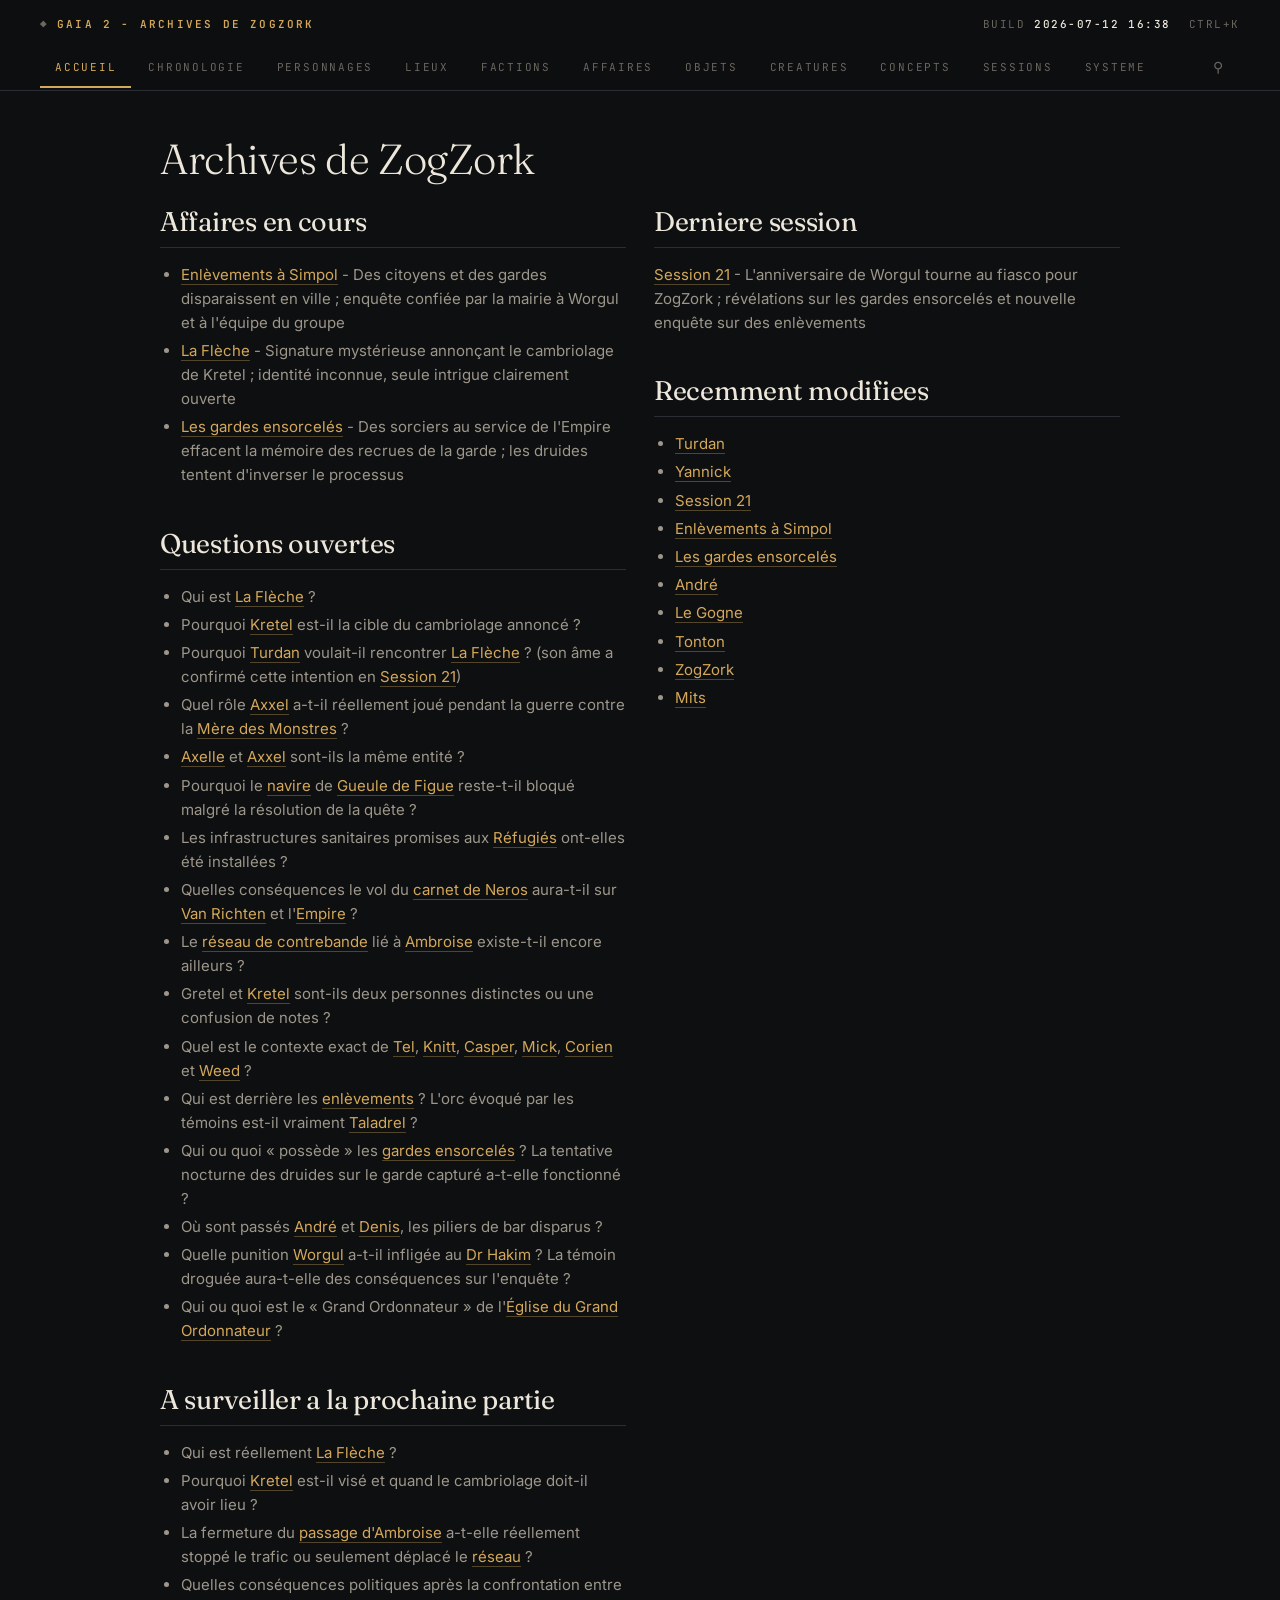
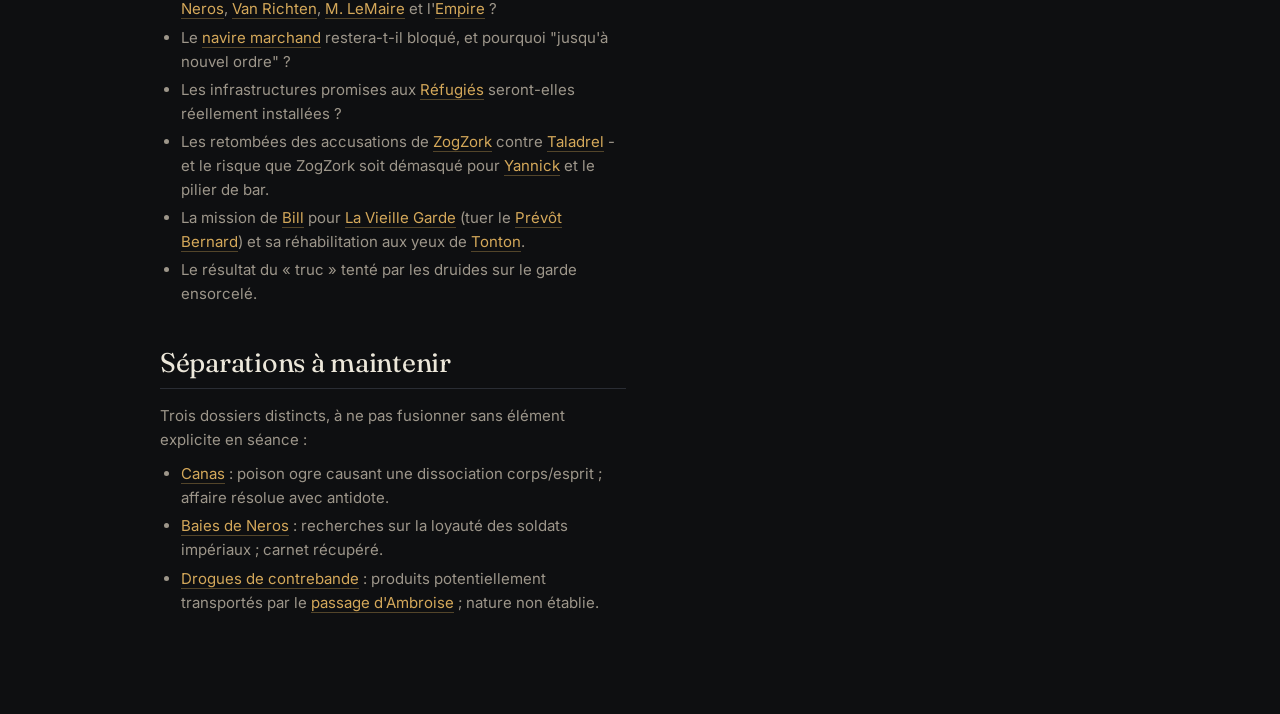
